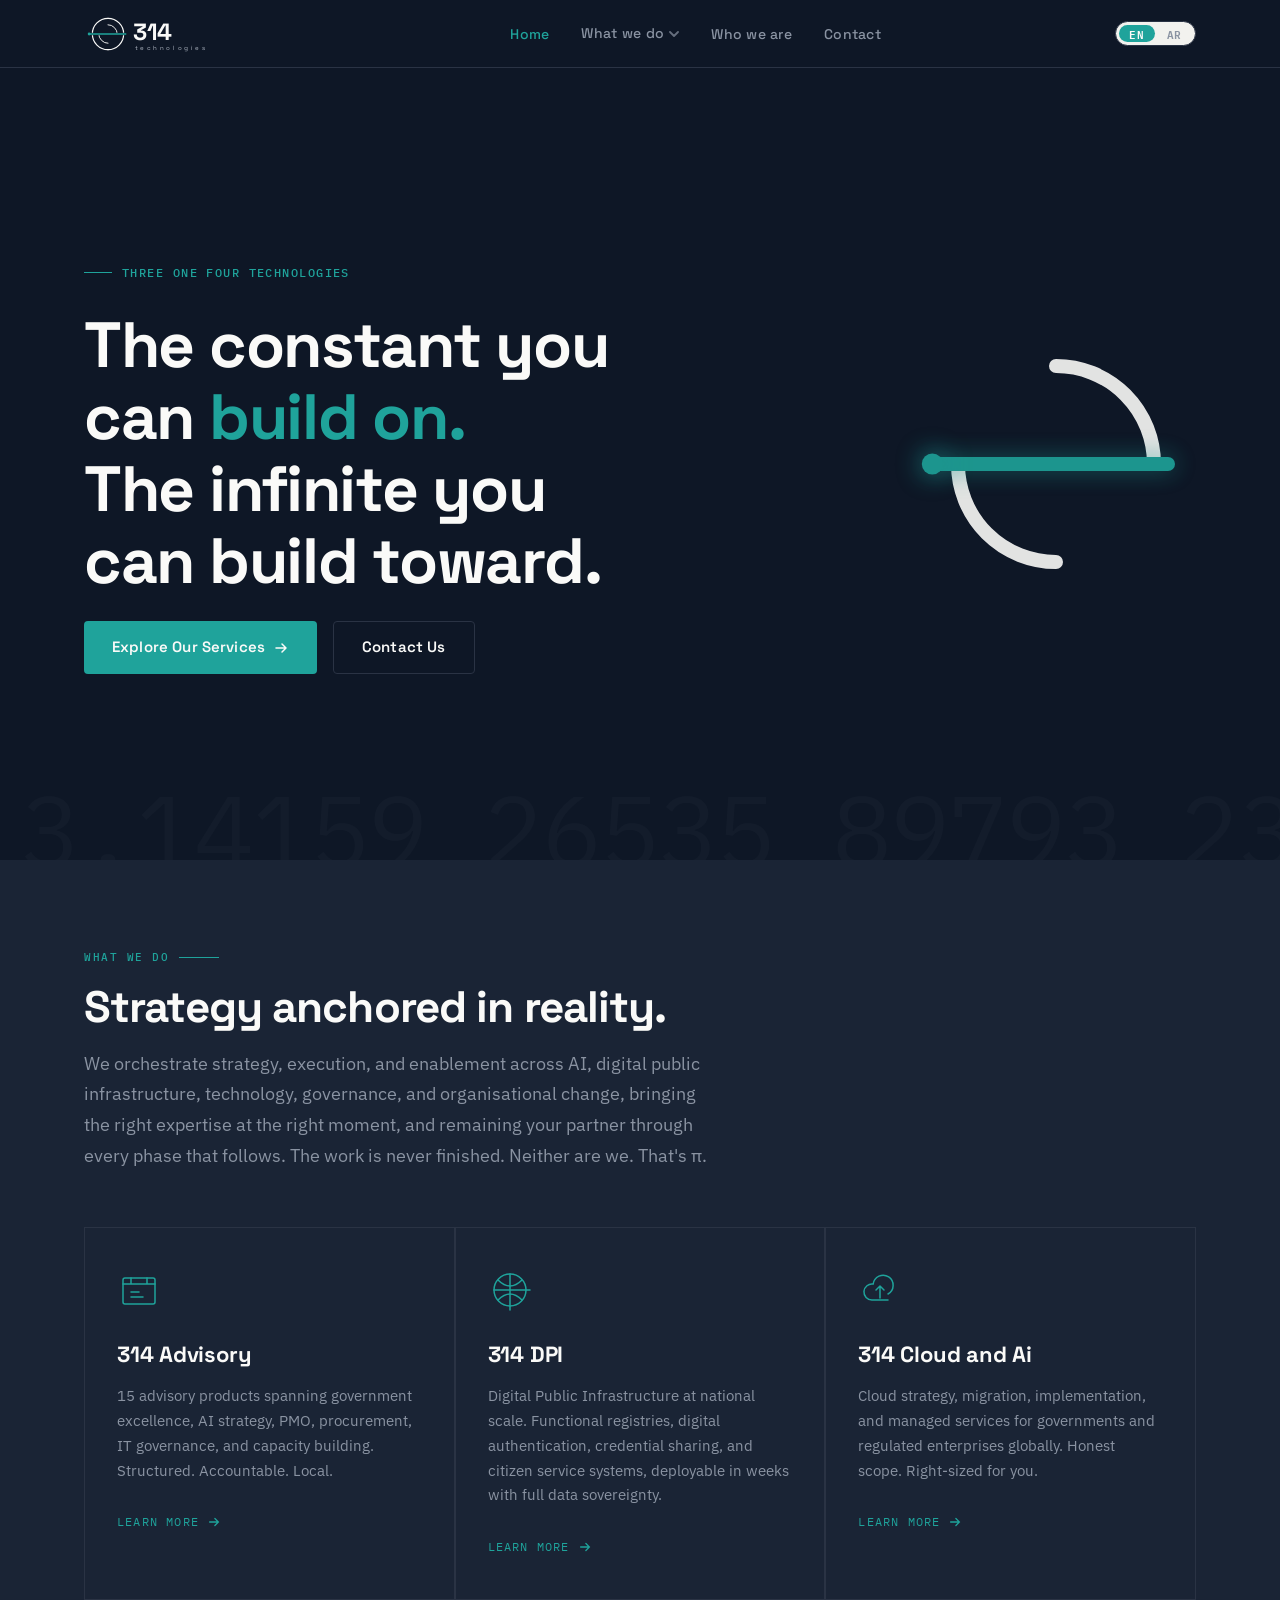
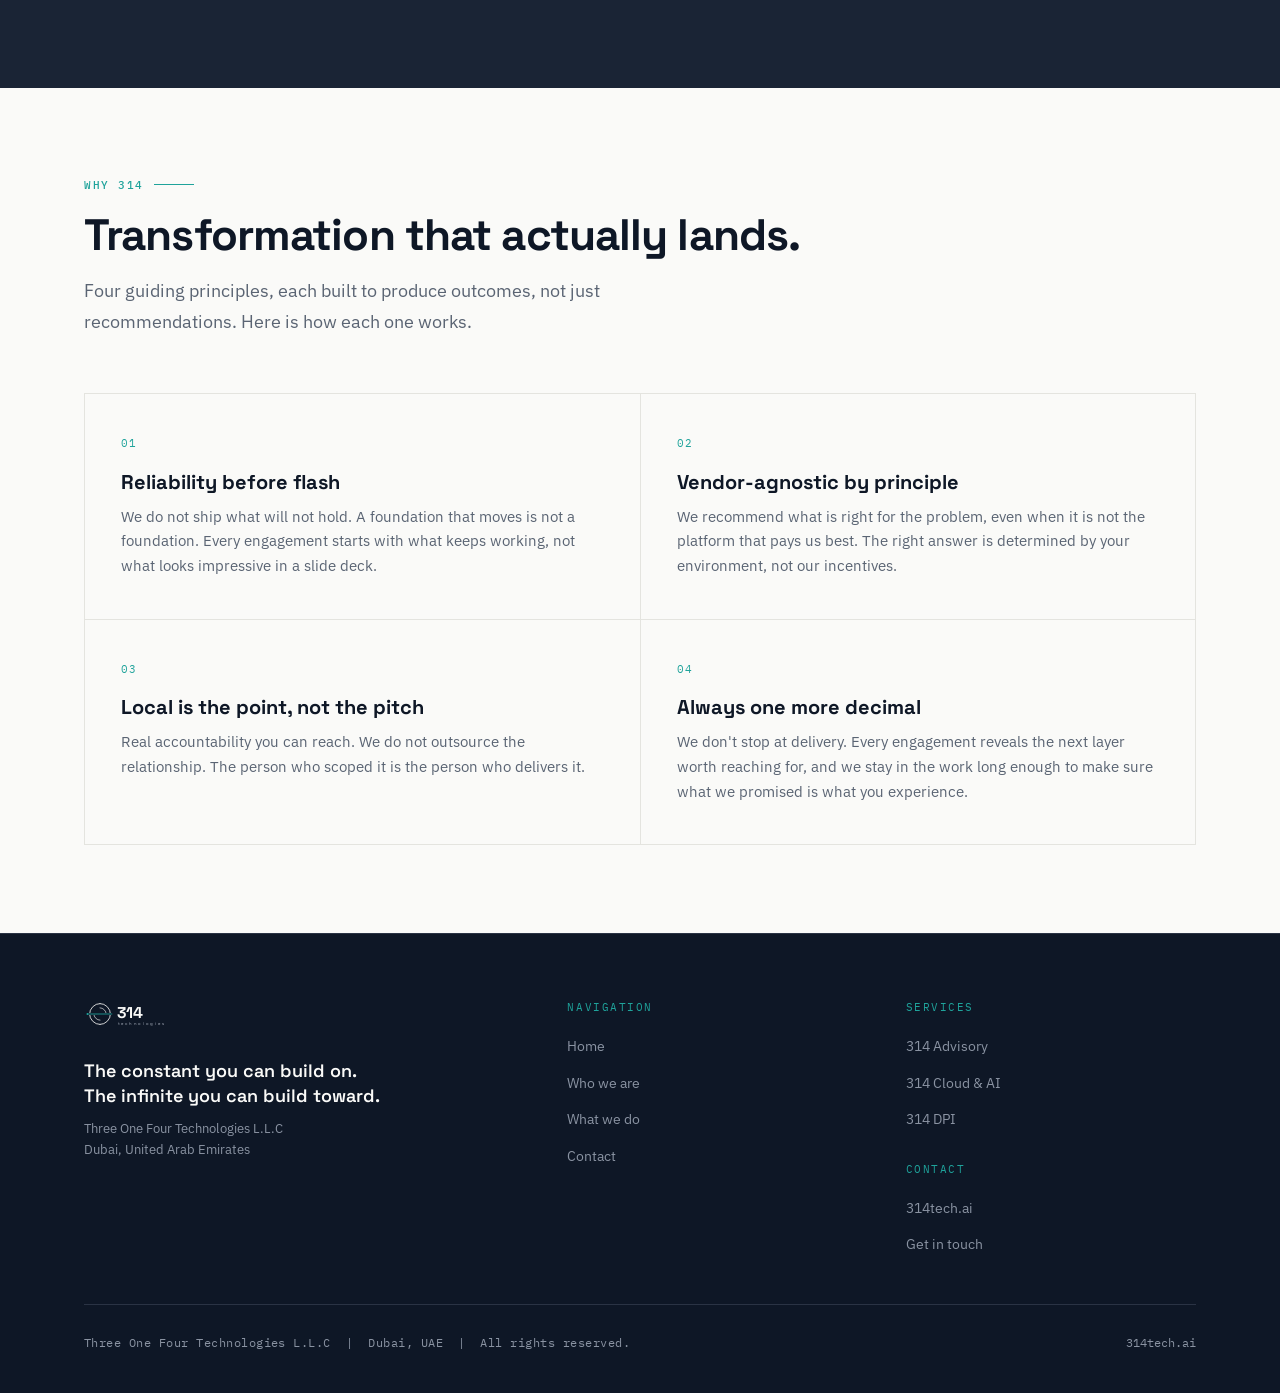
==== index.html @ a1450c96 "Fix unbalanced divs: Who We Are content leaking onto all pages; contact-info-block unclosed. Remove " ====
<!DOCTYPE html>
<html lang="en" dir="ltr">
<head>
  <meta charset="UTF-8" />
  <meta name="viewport" content="width=device-width, initial-scale=1.0" />
  <meta name="description" content="314 Technologies - A global technology and advisory firm. Digital Public Infrastructure, Cloud and AI, and Advisory for governments and enterprises worldwide." />
  <title>314 Technologies | The constant you can build on.</title>
  <link rel="stylesheet" href="style.css?v=51" />
  <link rel="icon" type="image/svg+xml" href="assets/logos/logo_simple_reversed.svg" />
</head>
<body class="lang-en">

<!-- ══════════════════════════════════════════
     NAVIGATION
══════════════════════════════════════════ -->
<nav class="nav" role="navigation" aria-label="Main navigation">
  <div class="nav__inner">

    <!-- Logo -->
    <a class="nav__logo" data-page="home" aria-label="314 Technologies - Home">
      <svg xmlns="http://www.w3.org/2000/svg" viewBox="0 0 360 90" fill="none" aria-hidden="true">
        <g transform="translate(5,5) scale(0.667)">
          <g stroke-linecap="round">
            <path d="M60 16 A44 44 0 0 1 104 60" stroke="#FAFAF8" stroke-width="3.4"/>
            <path d="M104 60 A44 44 0 0 1 60 104" stroke="#FAFAF8" stroke-width="3.4"/>
            <path d="M60 104 A44 44 0 0 1 16 60" stroke="#FAFAF8" stroke-width="3.4"/>
            <path d="M16 60 A44 44 0 0 1 60 16" stroke="#FAFAF8" stroke-width="3.4"/>
            <path d="M60 34 A26 26 0 0 1 86 60" stroke="#FAFAF8" stroke-width="2.6"/>
            <path d="M60 86 A26 26 0 0 1 34 60" stroke="#FAFAF8" stroke-width="2.6"/>
            <line x1="7" y1="60" x2="110" y2="60" stroke="#0E1726" stroke-width="7.5"/>
            <line x1="7" y1="60" x2="110" y2="60" stroke="#1FA39B" stroke-width="3.6"/>
            <circle cx="7" cy="60" r="4" fill="#1FA39B"/>
          </g>
        </g>
        <text x="92" y="56" font-family="'Space Grotesk','IBM Plex Sans',Arial,sans-serif" font-weight="700" font-size="44" letter-spacing="-0.9" fill="#FAFAF8">314</text>
        <text x="95" y="75" font-family="'Space Grotesk','IBM Plex Sans',Arial,sans-serif" font-weight="400" font-size="11.5" letter-spacing="4.8" fill="#AEB6C2">technologies</text>
      </svg>
    </a>

    <!-- Desktop links -->
    <ul class="nav__links" role="list">
      <li><a class="nav__link active" data-page="home"><span class="en">Home</span><span class="ar">الرئيسية</span></a></li>
      <li class="nav__dropdown">
        <button class="nav__dropdown-toggle" id="navDropdownToggle" aria-haspopup="true" aria-expanded="false">
          <span class="en">What we do</span><span class="ar">ما نقدمه</span>
          <svg class="nav__caret" width="10" height="6" viewBox="0 0 10 6" fill="none" stroke="currentColor" stroke-width="1.8" stroke-linecap="round" stroke-linejoin="round" aria-hidden="true"><path d="M1 1l4 4 4-4"/></svg>
        </button>
        <ul class="nav__dropdown-menu" role="list">
          <li><a class="nav__dropdown-item" data-page="consulting"><span class="en">314 Advisory</span><span class="ar">314 الاستشارات</span></a></li>
          <li><a class="nav__dropdown-item" data-page="cloud"><span class="en">314 Cloud & AI</span><span class="ar">314 السحابة والذكاء الاصطناعي</span></a></li>
          <li><a class="nav__dropdown-item" data-page="dpi"><span class="en">314 DPI</span><span class="ar">314 البنية الرقمية</span></a></li>
        </ul>
      </li>
      <li><a class="nav__link" data-page="about"><span class="en">Who we are</span><span class="ar">من نحن</span></a></li>
      <li><a class="nav__link" data-page="contact"><span class="en">Contact</span><span class="ar">تواصل معنا</span></a></li>
    </ul>

    <div class="nav__actions">
      <button class="lang-toggle" id="langToggle" data-action="lang" aria-label="Switch language">
        <span class="lang-toggle__opt lang-toggle__opt--en">EN</span>
        <span class="lang-toggle__opt lang-toggle__opt--ar">AR</span>
      </button>
      <button class="hamburger" id="hamburger" data-action="menu" aria-label="Open menu" aria-expanded="false" onclick="this.classList.toggle('open'); var n=document.getElementById('mobileNav'); n.classList.toggle('open'); this.setAttribute('aria-expanded', n.classList.contains('open'))">
        <span></span><span></span><span></span>
      </button>
    </div>

  </div>
</nav>

<!-- Mobile nav drawer -->
<div class="mobile-nav" id="mobileNav" role="navigation" aria-label="Mobile navigation">
  <a class="mobile-nav__link active" data-page="home"><span class="en">Home</span><span class="ar">الرئيسية</span></a>
  <button class="mobile-nav__link mobile-nav__dropdown-toggle" id="mobileWhatWeDo" aria-expanded="false">
    <span class="en">What we do</span><span class="ar">ما نقدمه</span>
    <svg class="mobile-nav__caret" width="12" height="8" viewBox="0 0 12 8" fill="none" stroke="currentColor" stroke-width="1.8" stroke-linecap="round" stroke-linejoin="round" aria-hidden="true"><path d="M1 1l5 5 5-5"/></svg>
  </button>
  <div class="mobile-nav__sub-group" id="mobileWhatWeDoSub">
    <a class="mobile-nav__link mobile-nav__sub" data-page="consulting"><span class="en">314 Advisory</span><span class="ar">314 الاستشارات</span></a>
    <a class="mobile-nav__link mobile-nav__sub" data-page="cloud"><span class="en">314 Cloud & AI</span><span class="ar">314 السحابة والذكاء الاصطناعي</span></a>
    <a class="mobile-nav__link mobile-nav__sub" data-page="dpi"><span class="en">314 DPI</span><span class="ar">314 البنية الرقمية</span></a>
  </div>
  <a class="mobile-nav__link" data-page="about"><span class="en">Who we are</span><span class="ar">من نحن</span></a>
  <a class="mobile-nav__link" data-page="contact"><span class="en">Contact</span><span class="ar">تواصل معنا</span></a>
  <div class="mobile-nav__lang">
    <button class="lang-toggle" id="langToggleMobile" data-action="lang" aria-label="Switch language">
      <span class="lang-toggle__opt lang-toggle__opt--en">EN</span>
      <span class="lang-toggle__opt lang-toggle__opt--ar">AR</span>
    </button>
  </div>
</div>


<!-- ══════════════════════════════════════════
     PAGE: HOME
══════════════════════════════════════════ -->
<div id="page-home" class="page active page-content">

  <!-- Hero -->
  <section class="hero">
    <div class="container">
      <div class="hero__inner">
        <div class="hero__text">
          <p class="hero__eyebrow en">Three One Four Technologies</p>
          <p class="hero__eyebrow ar">ثلاثة مائة وأربعة عشر تكنولوجيز</p>

          <h1 class="hero__h1 en">The constant you<br>can <span>build on.</span><br>The infinite you<br>can build toward.</h1>
          <h1 class="hero__h1 ar">أساسٌ تبني<br><span>عليه،</span><br>وأفقٌ تبني<br>نحوه.</h1>



          <div class="hero__ctas">
            <a class="btn btn-primary" data-page="contact">
              <span class="en">Explore Our Services</span>
              <span class="ar">استكشف خدماتنا</span>
              <svg width="16" height="16" viewBox="0 0 16 16" fill="none" aria-hidden="true"><path d="M3 8h10M9 4l4 4-4 4" stroke="currentColor" stroke-width="1.5" stroke-linecap="round" stroke-linejoin="round"/></svg>
            </a>
            <a class="btn btn-outline" data-page="contact">
              <span class="en">Contact Us</span>
              <span class="ar">تواصل معنا</span>
            </a>
          </div>
        </div>

        <div class="hero__icon" aria-hidden="true">
          <svg class="hero-logo" xmlns="http://www.w3.org/2000/svg" viewBox="0 0 120 120" fill="none" stroke-linecap="round">
            <!-- g wrapper rotates; path inside draws on separately -->
            <g class="hero-logo__arc-g1">
              <path class="hero-logo__arc1" d="M60 18 A42 42 0 0 1 102 60" stroke="#FAFAF8" stroke-width="6"/>
            </g>
            <g class="hero-logo__arc-g2">
              <path class="hero-logo__arc2" d="M60 102 A42 42 0 0 1 18 60" stroke="#FAFAF8" stroke-width="6"/>
            </g>
            <!-- Teal line draws left to right -->
            <line class="hero-logo__line" x1="7" y1="60" x2="108" y2="60" stroke="#1FA39B" stroke-width="6"/>
            <!-- Dot fades in, then scans the line -->
            <circle class="hero-logo__dot" cx="7" cy="60" r="4.5" fill="#1FA39B"/>
          </svg>
        </div>
      </div>
    </div>
  </section>

  <!-- Services Strip -->
  <section class="section section--ink-soft">
    <div class="container">
      <p class="section__label en">What We Do</p>
      <p class="section__label ar">ما نقدمه</p>
      <h2 class="section__h2 section__h2--light en">Strategy anchored in reality.</h2>
      <h2 class="section__h2 section__h2--light ar">استراتيجية راسخة في الواقع.</h2>
      <p class="section__lead section__lead--light en">We orchestrate strategy, execution, and enablement across AI, digital public infrastructure, technology, governance, and organisational change, bringing the right expertise at the right moment, and remaining your partner through every phase that follows. The work is never finished. Neither are we. That's π.</p>
      <p class="section__lead section__lead--light ar">نُنسِّق الاستراتيجية والتنفيذ والتمكين عبر الذكاء الاصطناعي والبنية التحتية الرقمية العامة والتكنولوجيا والحوكمة والتحول المؤسسي, نُحضر الخبرة المناسبة في اللحظة المناسبة، ونبقى شريكك في كل مرحلة تلي ذلك. العمل لا ينتهي أبداً. ونحن كذلك. هذا هو π.

      <div class="services-grid">

        <!-- 314 Advisory -->
        <div class="service-card" data-page="consulting" role="button" tabindex="0">
          <div class="service-card__icon" aria-hidden="true">
            <svg viewBox="0 0 44 44" fill="none" stroke="currentColor" stroke-width="1.5" stroke-linecap="round" stroke-linejoin="round">
              <rect x="6" y="10" width="32" height="26" rx="2"/>
              <path d="M6 16h32M14 10v6M30 10v6M14 24h8M14 29h12"/>
            </svg>
          </div>
          <h3 class="service-card__title">314 Advisory</h3>
          <p class="service-card__body en">15 advisory products spanning government excellence, AI strategy, PMO, procurement, IT governance, and capacity building. Structured. Accountable. Local.</p>
          <p class="service-card__body ar">15 منتجاً استشارياً متخصصاً تشمل التميز الحكومي واستراتيجية الذكاء الاصطناعي وإدارة المشاريع والمشتريات وحوكمة تقنية المعلومات وبناء القدرات. منظم. مسؤول. محلي.</p>
          <span class="service-card__link en">Learn more <svg width="14" height="14" viewBox="0 0 16 16" fill="none" aria-hidden="true"><path d="M3 8h10M9 4l4 4-4 4" stroke="currentColor" stroke-width="1.5" stroke-linecap="round"/></svg></span>
          <span class="service-card__link ar">اعرف المزيد <svg width="14" height="14" viewBox="0 0 16 16" fill="none" aria-hidden="true"><path d="M13 8H3M7 4L3 8l4 4" stroke="currentColor" stroke-width="1.5" stroke-linecap="round"/></svg></span>
        </div>

        <!-- 314 DPI -->
        <div class="service-card" data-page="dpi" role="button" tabindex="0">
          <div class="service-card__icon" aria-hidden="true">
            <svg viewBox="0 0 44 44" fill="none" stroke="currentColor" stroke-width="1.5" stroke-linecap="round" stroke-linejoin="round">
              <circle cx="22" cy="22" r="16"/>
              <path d="M22 6v36M6 22h36"/>
              <path d="M10 12c4 4 8 6 12 6s8-2 12-6M10 32c4-4 8-6 12-6s8 2 12 6"/>
            </svg>
          </div>
          <h3 class="service-card__title">314 DPI</h3>
          <p class="service-card__body en">Digital Public Infrastructure at national scale. Functional registries, digital authentication, credential sharing, and citizen service systems, deployable in weeks with full data sovereignty.</p>
          <p class="service-card__body ar">البنية التحتية الرقمية العامة على النطاق الوطني. سجلات وظيفية ومصادقة رقمية ومشاركة بيانات الاعتماد وأنظمة الخدمات، قابلة للنشر في أسابيع مع سيادة كاملة على البيانات.</p>
          <span class="service-card__link en">Learn more <svg width="14" height="14" viewBox="0 0 16 16" fill="none" aria-hidden="true"><path d="M3 8h10M9 4l4 4-4 4" stroke="currentColor" stroke-width="1.5" stroke-linecap="round"/></svg></span>
          <span class="service-card__link ar">اعرف المزيد <svg width="14" height="14" viewBox="0 0 16 16" fill="none" aria-hidden="true"><path d="M13 8H3M7 4L3 8l4 4" stroke="currentColor" stroke-width="1.5" stroke-linecap="round"/></svg></span>
        </div>

        <!-- 314 Cloud and Ai -->
        <div class="service-card" data-page="cloud" role="button" tabindex="0">
          <div class="service-card__icon" aria-hidden="true">
            <svg viewBox="0 0 44 44" fill="none" stroke="currentColor" stroke-width="1.5" stroke-linecap="round" stroke-linejoin="round">
              <path d="M30 32H14a8 8 0 1 1 1.2-15.9A10 10 0 1 1 30 26"/>
              <path d="M22 30v-12M18 22l4-4 4 4"/>
            </svg>
          </div>
          <h3 class="service-card__title">314 Cloud and Ai</h3>
          <p class="service-card__body en">Cloud strategy, migration, implementation, and managed services for governments and regulated enterprises globally. Honest scope. Right-sized for you.</p>
          <p class="service-card__body ar">استراتيجية السحابة والترحيل والتنفيذ والخدمات المُدارة للحكومات والمؤسسات المنظمة على مستوى العالم. نطاق واضح. مُقاس حسب احتياجاتك.</p>
          <span class="service-card__link en">Learn more <svg width="14" height="14" viewBox="0 0 16 16" fill="none" aria-hidden="true"><path d="M3 8h10M9 4l4 4-4 4" stroke="currentColor" stroke-width="1.5" stroke-linecap="round"/></svg></span>
          <span class="service-card__link ar">اعرف المزيد <svg width="14" height="14" viewBox="0 0 16 16" fill="none" aria-hidden="true"><path d="M13 8H3M7 4L3 8l4 4" stroke="currentColor" stroke-width="1.5" stroke-linecap="round"/></svg></span>
        </div>

      </div>
    </div>
  </section>

  <!-- Why 314 -->
  <section class="section">
    <div class="container">
      <p class="section__label en">Why 314</p>
      <p class="section__label ar">لماذا 314</p>
      <h2 class="section__h2 section__h2--ink en">Transformation that actually lands.</h2>
      <h2 class="section__h2 section__h2--ink ar">تحوّل يصل فعلاً.</h2>
      <p class="section__lead section__lead--ink en">Four guiding principles, each built to produce outcomes, not just recommendations. Here is how each one works.</p>
      <p class="section__lead section__lead--ink ar">أربعة مجالات عملية، كل واحد منها مصمم لتحقيق نتائج حقيقية, لا مجرد توصيات. إليك كيف يعمل كل منها.</p>

      <div class="pillars-grid">
        <div class="pillar">
          <p class="pillar__num en">01</p>
          <p class="pillar__num ar">01</p>
          <h3 class="pillar__title en">Reliability before flash</h3>
          <h3 class="pillar__title ar">الثقة قبل البريق</h3>
          <p class="pillar__body en">We do not ship what will not hold. A foundation that moves is not a foundation. Every engagement starts with what keeps working, not what looks impressive in a slide deck.</p>
          <p class="pillar__body ar">لا نقدم ما لا يصمد. الأساس الذي يتزعزع ليس أساساً. تبدأ كل مشاركة بما يستمر في العمل، لا بما يبدو مبهراً في عرض تقديمي.</p>
        </div>
        <div class="pillar">
          <p class="pillar__num en">02</p>
          <p class="pillar__num ar">02</p>
          <h3 class="pillar__title en">Vendor-agnostic by principle</h3>
          <h3 class="pillar__title ar">استقلالية عن الموردين بحكم المبدأ</h3>
          <p class="pillar__body en">We recommend what is right for the problem, even when it is not the platform that pays us best. The right answer is determined by your environment, not our incentives.</p>
          <p class="pillar__body ar">نوصي بما يناسب المشكلة، حتى لو لم تكن المنصة الأعلى ربحاً لنا. الإجابة الصحيحة تحددها بيئتك، لا حوافزنا.</p>
        </div>
        <div class="pillar">
          <p class="pillar__num en">03</p>
          <p class="pillar__num ar">03</p>
          <h3 class="pillar__title en">Local is the point, not the pitch</h3>
          <h3 class="pillar__title ar">المحلية حقيقة لا شعار</h3>
          <p class="pillar__body en">Real accountability you can reach. We do not outsource the relationship. The person who scoped it is the person who delivers it.</p>
          <p class="pillar__body ar">مساءلة حقيقية يمكنك الوصول إليها. لا نُسنِد العلاقة لطرف خارجي. من حدد النطاق هو من يقدم الخدمة.</p>
        </div>
        <div class="pillar">
          <p class="pillar__num en">04</p>
          <p class="pillar__num ar">04</p>
          <h3 class="pillar__title en">Always one more decimal</h3>
          <h3 class="pillar__title ar">دائماً عشري واحد إضافي</h3>
          <p class="pillar__body en">We don't stop at delivery. Every engagement reveals the next layer worth reaching for, and we stay in the work long enough to make sure what we promised is what you experience.</p>
          <p class="pillar__body ar">لا نتوقف عند التسليم. كل مشاركة تكشف عن طبقة أعمق تستحق المضي إليها، ونبقى في العمل حتى نتأكد أن ما وعدنا به هو ما تعيشه فعلاً.</p>
        </div>
      </div>
    </div>
  </section>

  

</div><!-- /page-home -->


<!-- ══════════════════════════════════════════
     PAGE: ABOUT US
══════════════════════════════════════════ -->
<div id="page-about" class="page page-content">

  <!-- Hero banner -->
  <section class="section section--dark about-hero">
    <div class="container">
      <div class="about-hero-inner">
        <div class="about-hero-text">
          <p class="section__label en">About Us</p>
          <p class="section__label ar">من نحن</p>
          <h1 class="section__h2 section__h2--light en" style="font-size:clamp(32px,4.5vw,56px);">About 314 Technologies.</h1>
          <h1 class="section__h2 section__h2--light ar" style="font-size:clamp(28px,4vw,52px);">عن 314 تكنولوجيز.</h1>
          <p class="section__lead section__lead--light mt-24 en">314 Technologies is a global technology and advisory firm. We build the infrastructure, systems, and platforms that organisations depend on, and we stay until they work.</p>
          <p class="section__lead section__lead--light mt-24 ar">شركة 314 تكنولوجيز هي شركة تقنية واستشارات عالمية. نبني البنية التحتية والأنظمة والمنصات التي تعتمد عليها المنظمات، ونبقى حتى تعمل.</p>
        </div>
        <div class="about-anim-wrap" aria-hidden="true">
          <svg class="about-anim-svg" viewBox="0 0 400 400" xmlns="http://www.w3.org/2000/svg" fill="none">
            <!-- Ghost arcs: outer ring -->
            <path d="M200 40 A160 160 0 0 1 360 200" stroke="rgba(250,250,248,0.08)" stroke-width="1.5" stroke-linecap="round"/>
            <path d="M360 200 A160 160 0 0 1 200 360" stroke="rgba(250,250,248,0.08)" stroke-width="1.5" stroke-linecap="round"/>
            <path d="M200 360 A160 160 0 0 1 40 200"  stroke="rgba(250,250,248,0.08)" stroke-width="1.5" stroke-linecap="round"/>
            <path d="M40 200 A160 160 0 0 1 200 40"   stroke="rgba(250,250,248,0.08)" stroke-width="1.5" stroke-linecap="round"/>
            <!-- Ghost arcs: inner ring -->
            <path d="M200 100 A100 100 0 0 1 300 200" stroke="rgba(250,250,248,0.05)" stroke-width="1.5" stroke-linecap="round"/>
            <path d="M300 200 A100 100 0 0 1 200 300" stroke="rgba(250,250,248,0.05)" stroke-width="1.5" stroke-linecap="round"/>
            <path d="M200 300 A100 100 0 0 1 100 200" stroke="rgba(250,250,248,0.05)" stroke-width="1.5" stroke-linecap="round"/>
            <path d="M100 200 A100 100 0 0 1 200 100" stroke="rgba(250,250,248,0.05)" stroke-width="1.5" stroke-linecap="round"/>
            <!-- Animated teal arcs (draw-in) -->
            <path class="about-arc about-arc-1" d="M200 40 A160 160 0 0 1 360 200" stroke="#1FA39B" stroke-width="2.5" stroke-linecap="round"/>
            <path class="about-arc about-arc-2" d="M200 360 A160 160 0 0 1 40 200"  stroke="#1FA39B" stroke-width="2.5" stroke-linecap="round"/>
            <!-- Inner accent arcs -->
            <path class="about-arc about-arc-3" d="M200 100 A100 100 0 0 1 300 200" stroke="rgba(31,163,155,0.35)" stroke-width="1.5" stroke-linecap="round"/>
            <path class="about-arc about-arc-4" d="M200 300 A100 100 0 0 1 100 200" stroke="rgba(31,163,155,0.35)" stroke-width="1.5" stroke-linecap="round"/>
            <!-- Horizontal line sweeping in -->
            <line class="about-hline" x1="20" y1="200" x2="380" y2="200" stroke="#1FA39B" stroke-width="2.5" stroke-linecap="round"/>
            <!-- Pulse rings -->
            <circle class="about-pulse-r1" cx="20" cy="200" r="6"  stroke="#1FA39B" stroke-width="1" fill="none"/>
            <circle class="about-pulse-r2" cx="20" cy="200" r="6"  stroke="#1FA39B" stroke-width="1" fill="none"/>
            <!-- Dot -->
            <circle cx="20" cy="200" r="5" fill="#1FA39B"/>
          </svg>
        </div>
      </div>
    </div>
  </section>

  <!-- Our Journey -->
  <section class="svc-section bg-ink">
    <div class="container">
      <p class="section__label en" style="color:var(--teal);margin-bottom:8px;">Our Journey</p>
      <p class="section__label ar" style="color:var(--teal);margin-bottom:8px;">مسيرتنا</p>
      <h2 class="section__h2 section__h2--light en" style="margin-bottom:32px;">Built from the inside out.</h2>
      <h2 class="section__h2 section__h2--light ar" style="margin-bottom:32px;">بُني من الداخل إلى الخارج.</h2>
      <div class="about-journey-body">
        <p class="en" style="color:var(--muted);font-size:16px;line-height:1.8;margin-bottom:20px;">The founding team brings together experience spanning global technology delivery, public policy, government advisory, and senior executive roles at organisations including Google, Cisco, Boston Consulting Group, and national institutions across the Gulf region.</p>
        <p class="ar" style="color:var(--muted);font-size:16px;line-height:1.8;margin-bottom:20px;">يجمع الفريق المؤسس خبرات تمتد عبر توصيل التكنولوجيا العالمية والسياسات العامة والاستشارات الحكومية وأدوار تنفيذية رفيعة في منظمات بارزة كجوجل وسيسكو ومجموعة بوسطن الاستشارية ومؤسسات وطنية في منطقة الخليج.</p>
        <p class="en" style="color:var(--muted);font-size:16px;line-height:1.8;margin-bottom:20px;">314 was built on a simple observation: the firms that won advisory mandates rarely stayed to build the thing. And the firms that stayed to build rarely understood the strategic layer well enough to get the architecture right. 314 is the answer to that gap.</p>
        <p class="ar" style="color:var(--muted);font-size:16px;line-height:1.8;margin-bottom:20px;">بُنيت 314 على ملاحظة بسيطة: الشركات التي فازت بتفويضات الاستشارات نادراً ما بقيت لتبني الشيء الفعلي. والشركات التي بقت للبناء نادراً ما فهمت الطبقة الاستراتيجية بما يكفي للحصول على الهندسة الصحيحة. 314 هي الإجابة على هذه الفجوة.</p>
        <p class="en" style="color:var(--muted);font-size:16px;line-height:1.8;">The founding team has operated at the intersection of strategy and delivery long enough to know that the two cannot be separated. That conviction is the foundation every engagement is built on.</p>
        <p class="ar" style="color:var(--muted);font-size:16px;line-height:1.8;">عمل الفريق المؤسس عند تقاطع الاستراتيجية والتنفيذ لفترة طويلة بما يكفي ليعلم أن الاثنين لا يمكن فصلهما. هذا الإيمان هو الأساس الذي يُبنى عليه كل مشاركة.</p>
          </div>
      </div>
  </section>

  <!-- Our Team -->
  <section class="svc-section bg-paper-2">
    <div class="container">
      <p class="section__label en" style="margin-bottom:8px;">Our Team</p>
      <p class="section__label ar" style="margin-bottom:8px;">فريقنا</p>
      <h2 class="section__h2 section__h2--ink en" style="margin-bottom:16px;">Practitioners, not presenters.</h2>
      <h2 class="section__h2 section__h2--ink ar" style="margin-bottom:16px;">ممارسون، لا عارضون.</h2>
      <p class="section__lead section__lead--ink en" style="max-width:640px;margin-bottom:0;">314 is built around a team of practitioners with deep, hands-on experience across government and enterprise delivery. Every person we bring to an engagement has done the work before, not just advised on it.</p>
      <p class="section__lead section__lead--ink ar" style="max-width:640px;margin-bottom:0;">بُنيت 314 حول فريق من الممارسين ذوي الخبرة العميقة والعملية في تقديم الخدمات الحكومية والمؤسسية. كل شخص نجلبه إلى مشاركة قد أنجز العمل من قبل، ولم يكتفِ بتقديم المشورة.</p>
      <div class="team-tiles-grid">
        <div class="team-tile">
          <div class="team-tile__icon"><svg width="24" height="24" viewBox="0 0 24 24" fill="none" stroke="currentColor" stroke-width="1.5" stroke-linecap="round" stroke-linejoin="round"><rect x="2" y="7" width="20" height="14" rx="2"/><path d="M16 7V5a2 2 0 00-2-2h-4a2 2 0 00-2 2v2"/></svg></div>
          <p class="team-tile__label en">IT Procurement &amp; Commercial Advisory</p>
          <p class="team-tile__label ar">المشتريات التقنية والاستشارات التجارية</p>
        </div>
        <div class="team-tile">
          <div class="team-tile__icon"><svg width="24" height="24" viewBox="0 0 24 24" fill="none" stroke="currentColor" stroke-width="1.5" stroke-linecap="round" stroke-linejoin="round"><rect x="9" y="2" width="6" height="4" rx="1"/><rect x="2" y="17" width="6" height="4" rx="1"/><rect x="16" y="17" width="6" height="4" rx="1"/><path d="M12 6v4M5 17v-2a7 7 0 0114 0v2"/></svg></div>
          <p class="team-tile__label en">Enterprise Architecture</p>
          <p class="team-tile__label ar">هندسة المؤسسات</p>
        </div>
        <div class="team-tile">
          <div class="team-tile__icon"><svg width="24" height="24" viewBox="0 0 24 24" fill="none" stroke="currentColor" stroke-width="1.5" stroke-linecap="round" stroke-linejoin="round"><path d="M18 10h-1.26A8 8 0 109 20h9a5 5 0 000-10z"/></svg></div>
          <p class="team-tile__label en">Cloud Architecture &amp; Infrastructure</p>
          <p class="team-tile__label ar">هندسة السحابة والبنية التحتية</p>
        </div>
        <div class="team-tile">
          <div class="team-tile__icon"><svg width="24" height="24" viewBox="0 0 24 24" fill="none" stroke="currentColor" stroke-width="1.5" stroke-linecap="round" stroke-linejoin="round"><rect x="3" y="3" width="7" height="7" rx="1"/><rect x="14" y="3" width="7" height="7" rx="1"/><rect x="3" y="14" width="7" height="7" rx="1"/><rect x="14" y="14" width="7" height="7" rx="1"/></svg></div>
          <p class="team-tile__label en">ERP &amp; Application Governance</p>
          <p class="team-tile__label ar">تخطيط موارد المؤسسة وحوكمة التطبيقات</p>
        </div>
        <div class="team-tile">
          <div class="team-tile__icon"><svg width="24" height="24" viewBox="0 0 24 24" fill="none" stroke="currentColor" stroke-width="1.5" stroke-linecap="round" stroke-linejoin="round"><path d="M13 2L3 14h9l-1 8 10-12h-9l1-8z"/></svg></div>
          <p class="team-tile__label en">AI Strategy &amp; Enablement</p>
          <p class="team-tile__label ar">استراتيجية الذكاء الاصطناعي وتمكينه</p>
        </div>
        <div class="team-tile">
          <div class="team-tile__icon"><svg width="24" height="24" viewBox="0 0 24 24" fill="none" stroke="currentColor" stroke-width="1.5" stroke-linecap="round" stroke-linejoin="round"><path d="M12 2l2.4 7.4H22l-6.4 4.6 2.4 7.4L12 17.8l-6 4.4 2.4-7.4L2 10.4h7.6z"/></svg></div>
          <p class="team-tile__label en">Government Excellence</p>
          <p class="team-tile__label ar">التميز الحكومي</p>
        </div>
        <div class="team-tile">
          <div class="team-tile__icon"><svg width="24" height="24" viewBox="0 0 24 24" fill="none" stroke="currentColor" stroke-width="1.5" stroke-linecap="round" stroke-linejoin="round"><path d="M12 22s8-4 8-10V5l-8-3-8 3v7c0 6 8 10 8 10z"/></svg></div>
          <p class="team-tile__label en">IT Governance &amp; Risk</p>
          <p class="team-tile__label ar">حوكمة تقنية المعلومات والمخاطر</p>
        </div>
        <div class="team-tile">
          <div class="team-tile__icon"><svg width="24" height="24" viewBox="0 0 24 24" fill="none" stroke="currentColor" stroke-width="1.5" stroke-linecap="round" stroke-linejoin="round"><path d="M9 5H7a2 2 0 00-2 2v12a2 2 0 002 2h10a2 2 0 002-2V7a2 2 0 00-2-2h-2"/><rect x="9" y="3" width="6" height="4" rx="1"/><path d="M9 12l2 2 4-4"/></svg></div>
          <p class="team-tile__label en">PMO &amp; Programme Delivery</p>
          <p class="team-tile__label ar">مكتب إدارة المشاريع وتسليم البرامج</p>
        </div>
        <div class="team-tile">
          <div class="team-tile__icon"><svg width="24" height="24" viewBox="0 0 24 24" fill="none" stroke="currentColor" stroke-width="1.5" stroke-linecap="round" stroke-linejoin="round"><path d="M17 21v-2a4 4 0 00-4-4H5a4 4 0 00-4 4v2"/><circle cx="9" cy="7" r="4"/><path d="M23 21v-2a4 4 0 00-3-3.87M16 3.13a4 4 0 010 7.75"/></svg></div>
          <p class="team-tile__label en">Leadership &amp; Executive Coaching</p>
          <p class="team-tile__label ar">القيادة والتدريب التنفيذي</p>
        </div>
        <div class="team-tile">
          <div class="team-tile__icon"><svg width="24" height="24" viewBox="0 0 24 24" fill="none" stroke="currentColor" stroke-width="1.5" stroke-linecap="round" stroke-linejoin="round"><path d="M3 21h18M3 10h18M5 6l7-3 7 3M4 10v11M20 10v11M8 10v11M16 10v11M12 10v11"/></svg></div>
          <p class="team-tile__label en">Public Sector &amp; Service Design</p>
          <p class="team-tile__label ar">القطاع العام وتصميم الخدمات</p>
        </div>
      </div>
    </div>
  </section>

  <!-- Our Purpose -->
  <section class="svc-section bg-ink">
    <div class="container">
      <p class="section__label en" style="color:var(--teal);margin-bottom:8px;">Our Purpose</p>
      <p class="section__label ar" style="color:var(--teal);margin-bottom:8px;">غرضنا</p>
      <h2 class="section__h2 section__h2--light en" style="margin-bottom:32px;">The work is never finished.<br>Neither are we.</h2>
      <h2 class="section__h2 section__h2--light ar" style="margin-bottom:32px;">العمل لا ينتهي أبداً.<br>ونحن كذلك.</h2>
      <div class="about-purpose-body">
        <p class="en" style="color:var(--paper);font-size:17px;font-weight:500;line-height:1.8;margin-bottom:20px;">Technology is not the destination. Outcomes are.</p>
        <p class="ar" style="color:var(--paper);font-size:17px;font-weight:500;line-height:1.8;margin-bottom:20px;">التكنولوجيا ليست الوجهة. النتائج هي الوجهة.</p>
        <p class="en" style="color:var(--muted);font-size:16px;line-height:1.8;margin-bottom:20px;">314 exists to close the gap between what organisations are told is possible and what actually gets built. Too many transformation programmes end at the strategy document. Too many advisory engagements stop at the recommendation. 314 stays through the architecture, through the build, through go-live, and through whatever comes next.</p>
        <p class="ar" style="color:var(--muted);font-size:16px;line-height:1.8;margin-bottom:20px;">وُجدت 314 لسد الفجوة بين ما يُقال للمنظمات بأنه ممكن وما يُبنى فعلياً. كثير من برامج التحول تنتهي عند وثيقة الاستراتيجية. كثير من مشاركات الاستشارة تتوقف عند التوصية. 314 تبقى عبر الهندسة المعمارية، وعبر البناء، وعبر الإطلاق، وعبر ما يأتي بعد ذلك.</p>
        <p class="en" style="color:var(--teal);font-size:18px;font-weight:600;">That is &#960;.</p>
        <p class="ar" style="color:var(--teal);font-size:18px;font-weight:600;">هذا هو &#960;.</p>
      </div>
    </div>
  </section>

  <!-- Company Overview -->
  <section class="section">
    <div class="container">
      <p class="section__label en">Company Overview</p>
      <p class="section__label ar">نظرة عامة عن الشركة</p>
      <div class="about-intro">
        <div class="about-intro__body">
          <h2 class="section__h2 section__h2--ink en">Who we are and<br>what we stand for.</h2>
          <h2 class="section__h2 section__h2--ink ar">من نحن وما نؤمن به.</h2>
          <p class="en" style="margin-top:24px;color:var(--muted);font-size:16px;line-height:1.8;">314 Technologies is a global technology and advisory firm working across three practice areas: Advisory, Cloud and AI, and Digital Public Infrastructure.</p>
          <p class="ar" style="margin-top:24px;color:var(--muted);font-size:16px;line-height:1.8;">شركة 314 تكنولوجيز هي شركة تقنية واستشارات عالمية تعمل عبر ثلاثة مجالات: الاستشارات، والسحابة والذكاء الاصطناعي، والبنية التحتية الرقمية العامة.</p>
          <p class="en" style="margin-top:16px;color:var(--muted);font-size:16px;line-height:1.8;">We work with governments and enterprises that are building at scale. Not pilots. Not proofs of concept. The real thing, designed to last and supported long after delivery.</p>
          <p class="ar" style="margin-top:16px;color:var(--muted);font-size:16px;line-height:1.8;">نعمل مع الحكومات والمؤسسات التي تبني على نطاق واسع. ليس تجارب تجريبية. ليس إثباتات للمفهوم. الشيء الحقيقي، المصمم ليدوم والمدعوم طويلاً بعد التسليم.</p>
          <p class="en" style="margin-top:16px;color:var(--muted);font-size:16px;line-height:1.8;">Our engagements are structured around accountability. The team that scopes is the team that delivers. We are vendor-agnostic by principle, and we will always tell you when you do not need us.</p>
          <p class="ar" style="margin-top:16px;color:var(--muted);font-size:16px;line-height:1.8;">مشاركاتنا مبنية حول المساءلة. الفريق الذي يحدد النطاق هو الفريق الذي ينفذ. نحن مستقلون عن الموردين بحكم المبدأ، وسنخبرك دائماً عندما لا تحتاج إلينا.</p>
        </div>
        <div class="about-intro__aside about-logo-wrap">
          <svg class="hero-logo about-logo" xmlns="http://www.w3.org/2000/svg" viewBox="0 0 120 120" fill="none" stroke-linecap="round">
            <g class="hero-logo__arc-g1"><path class="hero-logo__arc1" d="M60 18 A42 42 0 0 1 102 60" stroke="var(--ink)" stroke-width="6"/></g>
            <g class="hero-logo__arc-g2"><path class="hero-logo__arc2" d="M60 102 A42 42 0 0 1 18 60" stroke="var(--ink)" stroke-width="6"/></g>
            <line class="hero-logo__line" x1="7" y1="60" x2="108" y2="60" stroke="#1FA39B" stroke-width="6"/>
            <circle class="hero-logo__dot" cx="7" cy="60" r="4.5" fill="#1FA39B"/>
          </svg>
        </div>
      </div>
    </div>
  </section>


  <!-- Credentials Cards -->
  <section class="creds-section section">
    <div class="container">
      <p class="section__label en">What We Stand For</p>
      <p class="section__label ar">ما نؤمن به</p>
      <h2 class="section__h2 section__h2--ink en">Three things we never compromise on.</h2>
      <h2 class="section__h2 section__h2--ink ar">ثلاثة أشياء لا نتنازل عنها أبداً.</h2>
      <p class="section__lead section__lead--ink en">Every engagement is different. These are not.</p>
      <p class="section__lead section__lead--ink ar">كل مشاركة مختلفة. هذه ليست كذلك.</p>
      <div class="creds-grid">
        <div class="cred-card">
          <div class="cred-card__icon" aria-hidden="true">
            <svg viewBox="0 0 32 32" fill="none" stroke="currentColor" stroke-width="1.5" stroke-linecap="round"><path d="M16 3l2.4 7.4H26l-6.4 4.6 2.4 7.4L16 18l-6 4.4 2.4-7.4L6 10.4h7.6z"/></svg>
          </div>
          <h3 class="cred-card__title en">We stay until it works</h3>
          <h3 class="cred-card__title ar">نبقى حتى ينجح الأمر</h3>
          <p class="cred-card__body en">The team that scopes is the team that delivers. We do not hand off, disappear after the strategy phase, or pass the relationship down a subcontractor chain. From day one to long after go-live.</p>
          <p class="cred-card__body ar">الفريق الذي يحدد النطاق هو الفريق الذي ينفّذ. لا نُسلّم الملف، ولا نختفي بعد مرحلة الاستراتيجية، ولا نُمرّر العلاقة إلى سلسلة من المقاولين من الباطن.</p>
        </div>
        <div class="cred-card">
          <div class="cred-card__icon" aria-hidden="true">
            <svg viewBox="0 0 32 32" fill="none" stroke="currentColor" stroke-width="1.5" stroke-linecap="round"><path d="M16 6v4M16 22v4M6 16H2M30 16h-4M8.9 8.9l-2.8-2.8M25.9 25.9l-2.8-2.8M8.9 23.1l-2.8 2.8M25.9 6.1l-2.8 2.8"/><circle cx="16" cy="16" r="6"/></svg>
          </div>
          <h3 class="cred-card__title en">We recommend what is right, not what pays us best</h3>
          <h3 class="cred-card__title ar">نوصي بالصحيح، لا بالأعلى عائداً</h3>
          <p class="cred-card__body en">Vendor-agnostic by principle. We work across cloud platforms, system vendors, and technology partners, and we will tell you when you do not need any of them.</p>
          <p class="cred-card__body ar">مستقلون عن الموردين بحكم المبدأ. نعمل عبر منصات السحابة وموردي الأنظمة وشركاء التقنية, وسنخبرك حين لا تحتاج إلى أيٍّ منهم.</p>
        </div>
        <div class="cred-card">
          <div class="cred-card__icon" aria-hidden="true">
            <svg viewBox="0 0 32 32" fill="none" stroke="currentColor" stroke-width="1.5" stroke-linecap="round"><path d="M16 3C9 3 4 9 4 16s5 13 12 13 12-6 12-13S23 3 16 3z"/><path d="M12 16l3 3 5-6"/></svg>
          </div>
          <h3 class="cred-card__title en">We go deep, not wide</h3>
          <h3 class="cred-card__title ar">نتعمّق لا نتوسّع</h3>
          <p class="cred-card__body en">314 does a small number of things and does them well, DPI, cloud architecture, and technology advisory. Exceptional at each. Nothing bolted on to chase a market.</p>
          <p class="cred-card__body ar">تفعل 314 عدداً محدوداً من الأشياء وتتقنها, البنية الرقمية العامة، وهندسة السحابة، والاستشارات التقنية. متميزون في كل منها. لا شيء مُلصَق لملاحقة السوق.</p>
        </div>
      </div>
    </div>
  </section>

  <!-- Technology approach -->
  <section class="gcp-section">
    <div class="container">
      <div class="gcp-inner">
        <div class="gcp-text">
          <p class="section__label en">Our Approach</p>
          <p class="section__label ar">نهجنا</p>
          <h2 class="section__h2 section__h2--light en">Platform-agnostic.<br>Outcome-obsessed.</h2>
          <h2 class="section__h2 section__h2--light ar">مستقلون عن المنصات.<br>مهووسون بالنتائج.</h2>
          <p class="en">We work with the leading cloud and infrastructure platforms, but we are not in the business of selling any of them. Every recommendation starts with the problem, the platform follows. Our team carries delivery experience across the major cloud providers, open infrastructure, and enterprise systems. What we recommend is what we would choose if it were our own.</p>
          <p class="ar">نعمل مع منصات السحابة والبنية التحتية الرائدة، لكننا لسنا في مجال بيع أيٍّ منها. كل توصية تبدأ بالمشكلة، والمنصة تأتي لاحقاً. يحمل فريقنا خبرة التسليم عبر مزودي السحابة الرئيسيين والبنية التحتية المفتوحة وأنظمة المؤسسات. ما نوصي به هو ما كنا سنختاره لو كان شأننا.</p>
          <a class="btn btn-primary mt-32" data-page="cloud">
            <span class="en">Explore 314 Cloud and AI</span>
            <span class="ar">استكشف 314 السحابة والذكاء الاصطناعي</span>
          </a>
        </div>
        <div class="gcp-visual">
          <div class="gcp-feature">
            <div class="gcp-feature__icon" aria-hidden="true">
              <svg viewBox="0 0 20 20" fill="none" stroke="currentColor" stroke-width="1.5" stroke-linecap="round"><path d="M10 2C5.6 2 2 5.6 2 10s3.6 8 8 8 8-3.6 8-8-3.6-8-8-8z"/><path d="M7 10l2 2 4-4"/></svg>
            </div>
            <div>
              <p class="gcp-feature__title en">Cloud Strategy and Migration</p>
              <p class="gcp-feature__title ar">استراتيجية السحابة والترحيل</p>
              <p class="gcp-feature__body en">Multi-cloud and hybrid architecture. Migration planning, landing zone design, and go-live delivery across platforms.</p>
              <p class="gcp-feature__body ar">هندسة متعددة السحابة وهجينة. تخطيط الترحيل وتصميم منطقة الإطلاق والتسليم المباشر عبر المنصات.</p>
            </div>
          </div>
          <div class="gcp-feature">
            <div class="gcp-feature__icon" aria-hidden="true">
              <svg viewBox="0 0 20 20" fill="none" stroke="currentColor" stroke-width="1.5" stroke-linecap="round"><path d="M4 10c0-3.3 2.7-6 6-6s6 2.7 6 6M2 14h16M6 18h8"/><path d="M10 4v6l3 3"/></svg>
            </div>
            <div>
              <p class="gcp-feature__title en">Digital Public Infrastructure</p>
              <p class="gcp-feature__title ar">البنية التحتية الرقمية العامة</p>
              <p class="gcp-feature__body en">Registry systems, identity platforms, and service delivery infrastructure designed and deployed at national scale.</p>
              <p class="gcp-feature__body ar">أنظمة السجلات ومنصات الهوية وبنية تحتية لتقديم الخدمات، مُصمَّمة ومُنشَرة على النطاق الوطني.</p>
            </div>
          </div>
          <div class="gcp-feature">
            <div class="gcp-feature__icon" aria-hidden="true">
              <svg viewBox="0 0 20 20" fill="none" stroke="currentColor" stroke-width="1.5" stroke-linecap="round"><rect x="2" y="2" width="16" height="16" rx="2"/><path d="M6 10h8M10 6v8"/></svg>
            </div>
            <div>
              <p class="gcp-feature__title en">AI and Managed Services</p>
              <p class="gcp-feature__title ar">الذكاء الاصطناعي والخدمات المُدارة</p>
              <p class="gcp-feature__body en">AI integration and ongoing infrastructure management built around the client's environment, not a single vendor's stack.</p>
              <p class="gcp-feature__body ar">تكامل الذكاء الاصطناعي وإدارة البنية التحتية المستمرة، مبنية حول بيئة العميل, لا حول مكدس مورد واحد.</p>
            </div>
          </div>
        </div>
      </div>
    </div>
  </section>

</div><!-- /page-about -->



<div id="page-functions" class="page page-content">

  <section class="page-hero">
    <div class="container">
      <p class="section__label en">Business Functions</p>
      <p class="section__label ar">وظائف الأعمال</p>
      <h1 class="page-hero__title en">Wherever your organisation<br>needs to transform.</h1>
      <h1 class="page-hero__title ar">أينما تحتاج مؤسستك<br>إلى التحول.</h1>
      <p class="page-hero__sub en">Select a function to explore how 314 works across every critical area of government and enterprise.</p>
      <p class="page-hero__sub ar">اختر وظيفة لاستكشاف كيف تعمل 314 في كل مجال حرج من مجالات الحكومة والمؤسسات.</p>
    </div>
  </section>

  <!-- TWO-PANEL FUNCTION EXPLORER -->
  <div class="fn-explorer">

    <!-- Left: sticky function nav -->
    <div class="fn-sidebar-wrap">
      <button class="fn-swipe-arrow fn-swipe-arrow--left" id="fnArrowLeft" aria-label="Scroll left" onclick="document.getElementById('fnSidebar').scrollBy({left:-120,behavior:'smooth'})">
        <svg width="16" height="16" viewBox="0 0 16 16" fill="none" stroke="currentColor" stroke-width="2" stroke-linecap="round"><path d="M10 12L6 8l4-4"/></svg>
      </button>
      <nav class="fn-sidebar" id="fnSidebar" aria-label="Business functions">
      <p class="fn-sidebar__label en">8 Functions</p>
      <p class="fn-sidebar__label ar">8 وظائف</p>

      <button class="fn-sidebar__item fn-sidebar__item--active" data-fn="01" aria-selected="true">
        <span class="fn-sidebar__num en" aria-hidden="true">01</span>
        <span class="fn-sidebar__num ar" aria-hidden="true">٠١</span>
        <span class="fn-sidebar__name en">IT Strategy</span>
        <span class="fn-sidebar__name ar">استراتيجية تقنية المعلومات</span>
      </button>

      <button class="fn-sidebar__item" data-fn="02" aria-selected="false">
        <span class="fn-sidebar__num en" aria-hidden="true">02</span>
        <span class="fn-sidebar__num ar" aria-hidden="true">٠٢</span>
        <span class="fn-sidebar__name en">Digital Transformation</span>
        <span class="fn-sidebar__name ar">التحول الرقمي</span>
      </button>

      <button class="fn-sidebar__item" data-fn="03" aria-selected="false">
        <span class="fn-sidebar__num en" aria-hidden="true">03</span>
        <span class="fn-sidebar__num ar" aria-hidden="true">٠٣</span>
        <span class="fn-sidebar__name en">Government Excellence</span>
        <span class="fn-sidebar__name ar">التميز الحكومي</span>
      </button>

      <button class="fn-sidebar__item" data-fn="04" aria-selected="false">
        <span class="fn-sidebar__num en" aria-hidden="true">04</span>
        <span class="fn-sidebar__num ar" aria-hidden="true">٠٤</span>
        <span class="fn-sidebar__name en">AI Strategy</span>
        <span class="fn-sidebar__name ar">استراتيجية الذكاء الاصطناعي</span>
      </button>

      <button class="fn-sidebar__item" data-fn="05" aria-selected="false">
        <span class="fn-sidebar__num en" aria-hidden="true">05</span>
        <span class="fn-sidebar__num ar" aria-hidden="true">٠٥</span>
        <span class="fn-sidebar__name en">Project Management</span>
        <span class="fn-sidebar__name ar">إدارة المشاريع</span>
      </button>

      <button class="fn-sidebar__item" data-fn="06" aria-selected="false">
        <span class="fn-sidebar__num en" aria-hidden="true">06</span>
        <span class="fn-sidebar__num ar" aria-hidden="true">٠٦</span>
        <span class="fn-sidebar__name en">Procurement</span>
        <span class="fn-sidebar__name ar">المشتريات</span>
      </button>

      <button class="fn-sidebar__item" data-fn="07" aria-selected="false">
        <span class="fn-sidebar__num en" aria-hidden="true">07</span>
        <span class="fn-sidebar__num ar" aria-hidden="true">٠٧</span>
        <span class="fn-sidebar__name en">IT Governance</span>
        <span class="fn-sidebar__name ar">حوكمة تقنية المعلومات</span>
      </button>

      <button class="fn-sidebar__item" data-fn="08" aria-selected="false">
        <span class="fn-sidebar__num en" aria-hidden="true">08</span>
        <span class="fn-sidebar__num ar" aria-hidden="true">٠٨</span>
        <span class="fn-sidebar__name en">Leadership</span>
        <span class="fn-sidebar__name ar">القيادة</span>
      </button>
      </nav>
      <button class="fn-swipe-arrow fn-swipe-arrow--right" id="fnArrowRight" aria-label="Scroll right" onclick="document.getElementById('fnSidebar').scrollBy({left:120,behavior:'smooth'})">
        <svg width="16" height="16" viewBox="0 0 16 16" fill="none" stroke="currentColor" stroke-width="2" stroke-linecap="round"><path d="M6 12l4-4-4-4"/></svg>
      </button>
    </div>

    <!-- Right: content panels -->
    <div class="fn-content" id="fnContent">

      <!-- 01 IT Strategy -->
      <div class="fn-panel fn-panel--active" id="fn-panel-01" role="region" aria-label="IT Strategy">
        <p class="fn-panel__cat en">IT Strategy</p>
        <p class="fn-panel__cat ar">استراتيجية تقنية المعلومات</p>
        <h2 class="fn-panel__h en">IT Strategy &amp; Enterprise Architecture</h2>
        <h2 class="fn-panel__h ar">استراتيجية تقنية المعلومات وهندسة المؤسسات</h2>
        <div class="fn-panel__bar"></div>
        <p class="fn-panel__body en">Aligning technology investments with business goals. We design enterprise architectures, develop IT strategies, build EA governance offices, and produce transformation roadmaps that reflect where your organisation needs to go, not where a vendor wants to take it.</p>
        <p class="fn-panel__body ar">مواءمة استثمارات التقنية مع أهداف الأعمال. نصمم هندسات المؤسسات ونطور استراتيجيات تقنية المعلومات وننشئ مكاتب حوكمة EA وننتج خرائط طريق التحول التي تعكس وجهة مؤسستك لا وجهة المورد.</p>
        <p class="fn-panel__covers-label en">What this covers</p>
        <p class="fn-panel__covers-label ar">ما يشمله هذا المجال</p>
        <ul class="fn-panel__covers en">
          <li>Enterprise architecture design and TOGAF-aligned frameworks</li>
          <li>IT strategy development and investment prioritisation</li>
          <li>EA governance office setup and operating model</li>
          <li>Multi-year transformation roadmaps tied to business outcomes</li>
        </ul>
        <ul class="fn-panel__covers ar">
          <li>تصميم هندسة المؤسسات وأطر TOGAF</li>
          <li>تطوير استراتيجية تقنية المعلومات وتحديد أولويات الاستثمار</li>
          <li>إعداد مكتب حوكمة EA ونموذج التشغيل</li>
          <li>خرائط طريق التحول متعددة السنوات المرتبطة بنتائج الأعمال</li>
        </ul>
        <p class="fn-panel__prod-label en">Products</p>
        <p class="fn-panel__prod-label ar">المنتجات</p>
        <div class="fn-tags"><span class="fn-tag">314 ArchitectIQ</span><span class="fn-tag">314 AppGov</span></div>
      </div>

      <!-- 02 Digital Transformation -->
      <div class="fn-panel" id="fn-panel-02" role="region" aria-label="Digital Transformation">
        <p class="fn-panel__cat en">Digital Transformation</p>
        <p class="fn-panel__cat ar">التحول الرقمي</p>
        <h2 class="fn-panel__h en">Digital Transformation &amp; Service Design</h2>
        <h2 class="fn-panel__h ar">التحول الرقمي وتصميم الخدمات</h2>
        <div class="fn-panel__bar"></div>
        <p class="fn-panel__body en">End-to-end redesign of government and enterprise services. Customer journey mapping, digital channel design, change management, and impact measurement built around the people who use the service, not the systems that deliver it.</p>
        <p class="fn-panel__body ar">إعادة تصميم خدمات الحكومة والمؤسسات من البداية إلى النهاية. رسم خرائط رحلة العملاء وتصميم القنوات الرقمية وإدارة التغيير وقياس الأثر بمحورية المستخدم لا الأنظمة.</p>
        <p class="fn-panel__covers-label en">What this covers</p>
        <p class="fn-panel__covers-label ar">ما يشمله هذا المجال</p>
        <ul class="fn-panel__covers en">
          <li>Customer and citizen journey mapping and service blueprinting</li>
          <li>Digital channel strategy and UX-led service redesign</li>
          <li>Change management and organisational adoption planning</li>
          <li>Impact measurement and digital performance tracking</li>
        </ul>
        <ul class="fn-panel__covers ar">
          <li>رسم خرائط رحلة العميل والمواطن ومخططات الخدمة</li>
          <li>استراتيجية القنوات الرقمية وإعادة تصميم الخدمة بمحورية تجربة المستخدم</li>
          <li>إدارة التغيير وتخطيط تبني المؤسسة</li>
          <li>قياس الأثر وتتبع الأداء الرقمي</li>
        </ul>
        <p class="fn-panel__prod-label en">Products</p>
        <p class="fn-panel__prod-label ar">المنتجات</p>
        <div class="fn-tags"><span class="fn-tag">314 ServiceCX</span></div>
      </div>

      <!-- 03 Government Excellence -->
      <div class="fn-panel" id="fn-panel-03" role="region" aria-label="Government Excellence">
        <p class="fn-panel__cat en">Government Excellence</p>
        <p class="fn-panel__cat ar">التميز الحكومي</p>
        <h2 class="fn-panel__h en">Government Excellence &amp; Institutional Readiness</h2>
        <h2 class="fn-panel__h ar">التميز الحكومي والجاهزية المؤسسية</h2>
        <div class="fn-panel__bar"></div>
        <p class="fn-panel__body en">Preparing government entities for national excellence frameworks and awards. We embed excellence culture, streamline processes, and deliver measurable performance improvements aligned to UAE national programmes.</p>
        <p class="fn-panel__body ar">إعداد الجهات الحكومية لأطر وجوائز التميز الوطني. نُرسّخ ثقافة التميز ونُبسّط العمليات ونحقق تحسينات أداء قابلة للقياس متوافقة مع البرامج الوطنية الإماراتية.</p>
        <p class="fn-panel__covers-label en">What this covers</p>
        <p class="fn-panel__covers-label ar">ما يشمله هذا المجال</p>
        <ul class="fn-panel__covers en">
          <li>National excellence framework readiness (DGEP, MBZ, and sector awards)</li>
          <li>Gap assessment, scoring analysis, and improvement planning</li>
          <li>Excellence culture embedding and internal capacity building</li>
          <li>Award submission strategy, documentation, and assessor preparation</li>
        </ul>
        <ul class="fn-panel__covers ar">
          <li>الجاهزية لأطر التميز الوطني (DGEP وجائزة محمد بن زايد وجوائز القطاعات)</li>
          <li>تقييم الفجوات وتحليل التسجيل وتخطيط التحسين</li>
          <li>ترسيخ ثقافة التميز وبناء القدرات الداخلية</li>
          <li>استراتيجية التقديم للجوائز والتوثيق وإعداد المقيّمين</li>
        </ul>
        <p class="fn-panel__prod-label en">Products</p>
        <p class="fn-panel__prod-label ar">المنتجات</p>
        <div class="fn-tags"><span class="fn-tag">314 ExcelGov</span></div>
      </div>

      <!-- 04 AI Strategy -->
      <div class="fn-panel" id="fn-panel-04" role="region" aria-label="AI Strategy">
        <p class="fn-panel__cat en">AI Strategy</p>
        <p class="fn-panel__cat ar">استراتيجية الذكاء الاصطناعي</p>
        <h2 class="fn-panel__h en">AI Strategy &amp; Enablement</h2>
        <h2 class="fn-panel__h ar">استراتيجية الذكاء الاصطناعي وتمكينه</h2>
        <div class="fn-panel__bar"></div>
        <p class="fn-panel__body en">AI readiness assessments, sovereign infrastructure advisory, use-case prioritisation, governance frameworks, and production-ready AI agent deployment. We help organisations move from AI curiosity to AI accountability.</p>
        <p class="fn-panel__body ar">تقييمات جاهزية الذكاء الاصطناعي واستشارات البنية التحتية السيادية وتحديد أولويات حالات الاستخدام وأطر الحوكمة ونشر وكلاء الذكاء الاصطناعي. ننقل المؤسسات من فضول الذكاء الاصطناعي إلى المساءلة.</p>
        <p class="fn-panel__covers-label en">What this covers</p>
        <p class="fn-panel__covers-label ar">ما يشمله هذا المجال</p>
        <ul class="fn-panel__covers en">
          <li>AI readiness assessment and organisational maturity benchmarking</li>
          <li>Use-case identification, scoring, and implementation prioritisation</li>
          <li>AI governance framework and ethical AI policy design</li>
          <li>Sovereign infrastructure advisory and production AI agent deployment</li>
        </ul>
        <ul class="fn-panel__covers ar">
          <li>تقييم الجاهزية للذكاء الاصطناعي وقياس النضج المؤسسي</li>
          <li>تحديد حالات الاستخدام وتقييمها وتحديد أولويات التنفيذ</li>
          <li>تصميم إطار حوكمة الذكاء الاصطناعي وسياسة الذكاء الاصطناعي الأخلاقي</li>
          <li>استشارات البنية التحتية السيادية ونشر وكلاء الذكاء الاصطناعي الإنتاجية</li>
        </ul>
        <p class="fn-panel__prod-label en">Products</p>
        <p class="fn-panel__prod-label ar">المنتجات</p>
        <div class="fn-tags"><span class="fn-tag">314 GovAI</span><span class="fn-tag">314 AgentAI</span></div>
      </div>

      <!-- 05 Project Management -->
      <div class="fn-panel" id="fn-panel-05" role="region" aria-label="Project Management">
        <p class="fn-panel__cat en">Project Management</p>
        <p class="fn-panel__cat ar">إدارة المشاريع</p>
        <h2 class="fn-panel__h en">Project &amp; Portfolio Management</h2>
        <h2 class="fn-panel__h ar">إدارة المشاريع والمحافظ</h2>
        <div class="fn-panel__bar"></div>
        <p class="fn-panel__body en">PMO infrastructure, portfolio governance, agile delivery maturity, and project recovery. We turn ad-hoc execution into a disciplined delivery machine, and we fix programmes that are already in trouble.</p>
        <p class="fn-panel__body ar">البنية التحتية لمكتب إدارة المشاريع وحوكمة المحافظ ونضج التسليم الرشيق وإنقاذ المشاريع. نُحوّل التنفيذ العشوائي إلى آلة تسليم منضبطة، ونُصلح البرامج المتعثرة.</p>
        <p class="fn-panel__covers-label en">What this covers</p>
        <p class="fn-panel__covers-label ar">ما يشمله هذا المجال</p>
        <ul class="fn-panel__covers en">
          <li>PMO design, setup, and ongoing operating model</li>
          <li>Portfolio governance, reporting frameworks, and executive dashboards</li>
          <li>Agile delivery maturity assessment and methodology adoption</li>
          <li>Rapid project recovery for at-risk or failing programmes</li>
        </ul>
        <ul class="fn-panel__covers ar">
          <li>تصميم مكتب إدارة المشاريع وإعداده ونموذج تشغيله المستمر</li>
          <li>حوكمة المحافظ وأطر التقارير ولوحات معلومات الإدارة التنفيذية</li>
          <li>تقييم نضج التسليم الرشيق وتبني المنهجية</li>
          <li>الإنقاذ السريع للمشاريع المتعثرة أو الفاشلة</li>
        </ul>
        <p class="fn-panel__prod-label en">Products</p>
        <p class="fn-panel__prod-label ar">المنتجات</p>
        <div class="fn-tags"><span class="fn-tag">314 DeliverIQ</span><span class="fn-tag">314 FlowOS</span><span class="fn-tag">314 OpsIQ</span><span class="fn-tag">314 RescueIQ</span></div>
      </div>

      <!-- 06 Procurement -->
      <div class="fn-panel" id="fn-panel-06" role="region" aria-label="Procurement">
        <p class="fn-panel__cat en">Procurement</p>
        <p class="fn-panel__cat ar">المشتريات</p>
        <h2 class="fn-panel__h en">Procurement &amp; Vendor Management</h2>
        <h2 class="fn-panel__h ar">المشتريات وإدارة الموردين</h2>
        <div class="fn-panel__bar"></div>
        <p class="fn-panel__body en">Strategic IT procurement from RFP design to vendor selection, contract negotiation, and savings realisation. Vendor-agnostic by principle: we recommend what is right for the problem, even when it is not the partner that pays us best.</p>
        <p class="fn-panel__body ar">المشتريات الاستراتيجية لتقنية المعلومات من تصميم طلبات تقديم العروض إلى اختيار الموردين والتفاوض على العقود وتحقيق المدخرات. مستقلون عن الموردين بحكم المبدأ: نوصي بما يناسب المشكلة.</p>
        <p class="fn-panel__covers-label en">What this covers</p>
        <p class="fn-panel__covers-label ar">ما يشمله هذا المجال</p>
        <ul class="fn-panel__covers en">
          <li>RFP and tender documentation design and review</li>
          <li>Vendor evaluation frameworks and structured shortlisting</li>
          <li>Contract structure advisory and negotiation support</li>
          <li>Procurement strategy and savings realisation tracking</li>
        </ul>
        <ul class="fn-panel__covers ar">
          <li>تصميم ومراجعة وثائق طلبات تقديم العروض والمناقصات</li>
          <li>أطر تقييم الموردين والقوائم المختصرة المنظمة</li>
          <li>استشارات هيكل العقود ودعم التفاوض</li>
          <li>استراتيجية المشتريات المتوافقة مع القيمة المحلية وتتبع تحقيق المدخرات</li>
        </ul>
        <p class="fn-panel__prod-label en">Products</p>
        <p class="fn-panel__prod-label ar">المنتجات</p>
        <div class="fn-tags"><span class="fn-tag">314 ProcureEdge</span></div>
      </div>

      <!-- 07 IT Governance -->
      <div class="fn-panel" id="fn-panel-07" role="region" aria-label="IT Governance">
        <p class="fn-panel__cat en">IT Governance</p>
        <p class="fn-panel__cat ar">حوكمة تقنية المعلومات</p>
        <h2 class="fn-panel__h en">IT Governance, Risk &amp; Compliance</h2>
        <h2 class="fn-panel__h ar">حوكمة تقنية المعلومات والمخاطر والامتثال</h2>
        <div class="fn-panel__bar"></div>
        <p class="fn-panel__body en">EGIT frameworks, ISO management system design, business continuity management, risk assessment, ITSM transformation, and certification audit support. Governance that holds under pressure, not governance that exists on paper.</p>
        <p class="fn-panel__body ar">أطر حوكمة تقنية المعلومات وتصميم أنظمة إدارة ISO وإدارة استمرارية الأعمال وتقييم المخاطر وتحويل ITSM ودعم تدقيق الاعتماد. حوكمة صامدة تحت الضغط لا ورقية.</p>
        <p class="fn-panel__covers-label en">What this covers</p>
        <p class="fn-panel__covers-label ar">ما يشمله هذا المجال</p>
        <ul class="fn-panel__covers en">
          <li>COBIT and EGIT governance framework design and implementation</li>
          <li>ISO management system design across ISO 27001, 9001, 22301, and 20000</li>
          <li>IT risk assessment, control frameworks, and audit readiness</li>
          <li>Business continuity planning and ITSM transformation</li>
        </ul>
        <ul class="fn-panel__covers ar">
          <li>تصميم وتنفيذ إطار حوكمة COBIT وEGIT</li>
          <li>تصميم أنظمة إدارة ISO عبر ISO 27001 و9001 و22301 و20000</li>
          <li>تقييم مخاطر تقنية المعلومات وأطر الضوابط والجاهزية للتدقيق</li>
          <li>تخطيط استمرارية الأعمال وتحويل ITSM</li>
        </ul>
        <p class="fn-panel__prod-label en">Products</p>
        <p class="fn-panel__prod-label ar">المنتجات</p>
        <div class="fn-tags"><span class="fn-tag">314 RiskGuard</span><span class="fn-tag">314 ISOCert</span></div>
      </div>

      <!-- 08 Leadership -->
      <div class="fn-panel" id="fn-panel-08" role="region" aria-label="Leadership">
        <p class="fn-panel__cat en">Leadership</p>
        <p class="fn-panel__cat ar">القيادة</p>
        <h2 class="fn-panel__h en">Leadership Development &amp; Capacity Building</h2>
        <h2 class="fn-panel__h ar">تطوير القيادة وبناء القدرات</h2>
        <div class="fn-panel__bar"></div>
        <p class="fn-panel__body en">Executive coaching, leadership workshops, train-the-trainer programmes, assessor qualification, and institutional training. We build lasting internal capability, not dependency on the next consultant.</p>
        <p class="fn-panel__body ar">التدريب التنفيذي وورش عمل القيادة وبرامج تدريب المدربين وتأهيل المقيّمين والتدريب المؤسسي. نبني قدرات داخلية دائمة لا اعتماداً على الاستشاري التالي.</p>
        <p class="fn-panel__covers-label en">What this covers</p>
        <p class="fn-panel__covers-label ar">ما يشمله هذا المجال</p>
        <ul class="fn-panel__covers en">
          <li>Executive coaching and C-suite leadership alignment facilitation</li>
          <li>Leadership programme design, delivery, and follow-through</li>
          <li>Train-the-trainer certification and assessor qualification</li>
          <li>Institutional training plans designed to reduce long-term consultant dependency</li>
        </ul>
        <ul class="fn-panel__covers ar">
          <li>التدريب التنفيذي وتيسير توافق قيادة الإدارة العليا</li>
          <li>تصميم برامج القيادة وتقديمها ومتابعتها</li>
          <li>اعتماد تدريب المدربين وتأهيل المقيّمين</li>
          <li>خطط التدريب المؤسسي المصممة لتقليل الاعتماد على المستشارين على المدى البعيد</li>
        </ul>
        <p class="fn-panel__prod-label en">Products</p>
        <p class="fn-panel__prod-label ar">المنتجات</p>
        <div class="fn-tags"><span class="fn-tag">314 LeadLab</span><span class="fn-tag">314 CapaBuild</span></div>
      </div>

    </div>
  </div>

  <section class="section bg-ink">
    <div class="container" style="text-align:center;">
      <p class="section__label en">Ready to work together?</p>
      <p class="section__label ar">مستعد للعمل معاً؟</p>
      <h2 class="section__h2 section__h2--light en" style="margin-bottom:8px;">Tell us which function you are working on.</h2>
      <h2 class="section__h2 section__h2--light ar" style="margin-bottom:8px;">أخبرنا بالوظيفة التي تعمل عليها.</h2>
      <p style="color:var(--muted);font-size:16px;line-height:1.7;max-width:560px;margin:0 auto 32px;" class="en">The first conversation is always with a 314 principal.</p>
      <p style="color:var(--muted);font-size:16px;line-height:1.7;max-width:560px;margin:0 auto 32px;" class="ar">المحادثة الأولى دائماً مع مدير في 314.</p>
      <a class="btn btn-primary" data-page="contact"><span class="en">Contact Us</span><span class="ar">تواصل معنا</span></a>
    </div>
  </section>

</div><!-- /page-functions -->


<!-- ══════════════════════════════════════════
     PAGE: SERVICES
══════════════════════════════════════════ -->


<!-- ══════════════════════════════════════════
     PAGE: 314 ADVISORY SERVICES
══════════════════════════════════════════ -->
<div id="page-consulting" class="page page-content">

  <div class="svc-nav">
    <div class="svc-nav__inner">
      <a class="svc-nav__btn svc-active" data-page="consulting"><span class="en">314 Advisory</span><span class="ar">314 الاستشارات</span></a>
      <a class="svc-nav__btn" data-page="cloud"><span class="en">314 Cloud & AI</span><span class="ar">314 السحابة والذكاء الاصطناعي</span></a>
      <a class="svc-nav__btn" data-page="dpi"><span class="en">314 DPI</span><span class="ar">314 للبنية الرقمية</span></a>
    </div>
  </div>

  <section class="svc-section bg-paper-2">
    <div class="container">
      <div class="svc-lead">
        <div>
          <p class="section__label en">314 Advisory</p>
          <p class="section__label ar">314 الاستشارات</p>
          <h2 class="section__h2 section__h2--ink en">Expert-led advisory.<br>Structured outcomes.</h2>
          <h2 class="section__h2 ar">استشارات متخصصة.<br>نتائج منظمة.</h2>
        </div>
        <div>
          <p class="svc-lead__body en">15 structured advisory products built for government and enterprise. Each is scoped, costed, and delivered with clear accountability. We are honest about what you need and equally honest about what you do not.</p>
          <p class="svc-lead__body ar">15 منتجاً استشارياً منظماً مبنياً للحكومات والمؤسسات. كل منتج محدد النطاق والتكلفة ويُسلَّم بمساءلة واضحة. نحن صادقون فيما تحتاجه وفيما لا تحتاجه.</p>
          <a class="btn btn-primary mt-32" data-page="contact"><span class="en">Contact us</span><span class="ar">تواصل معنا</span></a>
        </div>
      </div>

      <div class="product-grid">

        <div class="product-card">
          <p class="product-card__name">314 ArchitectIQ</p>
          <h3 class="product-card__title en">Enterprise Architecture &amp; IT Strategy</h3>
          <h3 class="product-card__title ar">هندسة المؤسسات واستراتيجية تقنية المعلومات</h3>
          <p class="product-card__body en">Architecture design, TOGAF-aligned frameworks, IT strategy development, and transformation roadmaps tied to business outcomes.</p>
          <p class="product-card__body ar">تصميم الهندسة وأطر TOGAF وتطوير استراتيجية تقنية المعلومات وخرائط طريق التحول المرتبطة بنتائج الأعمال.</p>
        </div>

        <div class="product-card">
          <p class="product-card__name">314 AppGov</p>
          <h3 class="product-card__title en">Application Portfolio Governance</h3>
          <h3 class="product-card__title ar">حوكمة محفظة التطبيقات</h3>
          <p class="product-card__body en">Application rationalisation, lifecycle management, shadow IT discovery, and portfolio optimisation to reduce cost and technical debt.</p>
          <p class="product-card__body ar">ترشيد التطبيقات وإدارة دورة الحياة واكتشاف تقنية المعلومات الظل وتحسين المحفظة لخفض التكاليف والديون التقنية.</p>
        </div>

        <div class="product-card">
          <p class="product-card__name">314 ServiceCX</p>
          <h3 class="product-card__title en">Digital Service Design &amp; CX</h3>
          <h3 class="product-card__title ar">تصميم الخدمات الرقمية وتجربة العملاء</h3>
          <p class="product-card__body en">Journey mapping, service blueprinting, digital channel strategy, and change management to deliver citizen and customer experiences that work.</p>
          <p class="product-card__body ar">رسم خرائط الرحلة والخدمة واستراتيجية القنوات الرقمية وإدارة التغيير لتقديم تجارب مواطن وعميل تعمل فعلاً.</p>
        </div>

        <div class="product-card">
          <p class="product-card__name">314 ExcelGov</p>
          <h3 class="product-card__title en">Government Excellence &amp; Awards</h3>
          <h3 class="product-card__title ar">التميز الحكومي والجوائز</h3>
          <p class="product-card__body en">End-to-end readiness for UAE national excellence frameworks. Assessment, gap analysis, enablement programmes, and submission support.</p>
          <p class="product-card__body ar">الجاهزية الشاملة لأطر التميز الوطني الإماراتية. التقييم وتحليل الفجوات وبرامج التمكين ودعم التقديم.</p>
        </div>

        <div class="product-card">
          <p class="product-card__name">314 GovAI</p>
          <h3 class="product-card__title en">AI Strategy for Government</h3>
          <h3 class="product-card__title ar">استراتيجية الذكاء الاصطناعي للحكومة</h3>
          <p class="product-card__body en">AI readiness assessment, sovereign infrastructure advisory, use-case prioritisation, and governance frameworks for public sector adoption.</p>
          <p class="product-card__body ar">تقييم الجاهزية واستشارات البنية التحتية السيادية وتحديد أولويات حالات الاستخدام وأطر الحوكمة لتبني القطاع العام.</p>
        </div>

        <div class="product-card">
          <p class="product-card__name">314 AgentAI</p>
          <h3 class="product-card__title en">Agentic AI Deployment</h3>
          <h3 class="product-card__title ar">نشر وكلاء الذكاء الاصطناعي</h3>
          <p class="product-card__body en">Design and deployment of production-ready AI agents across leading platforms. From workflow automation to multi-agent orchestration at enterprise scale.</p>
          <p class="product-card__body ar">تصميم ونشر وكلاء ذكاء اصطناعي جاهزين للإنتاج عبر المنصات الرائدة. من أتمتة سير العمل إلى تنسيق الوكلاء المتعددين على نطاق مؤسسي.</p>
        </div>

        <div class="product-card">
          <p class="product-card__name">314 DeliverIQ</p>
          <h3 class="product-card__title en">PMO Setup &amp; Portfolio Governance</h3>
          <h3 class="product-card__title ar">إعداد مكتب إدارة المشاريع وحوكمة المحافظ</h3>
          <p class="product-card__body en">PMO infrastructure design, portfolio reporting, governance frameworks, and delivery cadence for organisations managing multiple initiatives.</p>
          <p class="product-card__body ar">تصميم البنية التحتية لمكتب إدارة المشاريع وتقارير المحافظ وأطر الحوكمة لإدارة مبادرات متعددة.</p>
        </div>

        <div class="product-card">
          <p class="product-card__name">314 FlowOS</p>
          <h3 class="product-card__title en">Process Reengineering &amp; Workflow</h3>
          <h3 class="product-card__title ar">إعادة هندسة العمليات وسير العمل</h3>
          <p class="product-card__body en">End-to-end process mapping, bottleneck identification, redesign, and digital automation of workflows to reduce cycle time and overhead.</p>
          <p class="product-card__body ar">رسم خرائط العمليات الشاملة وتحديد الاختناقات وإعادة التصميم وأتمتة سير العمل لتقليل وقت الدورة والعبء.</p>
        </div>

        <div class="product-card">
          <p class="product-card__name">314 OpsIQ</p>
          <h3 class="product-card__title en">Operating Model Design</h3>
          <h3 class="product-card__title ar">تصميم نموذج التشغيل</h3>
          <p class="product-card__body en">Organisational structure, operating model transformation, role clarity, and accountability frameworks for entities undergoing structural change.</p>
          <p class="product-card__body ar">الهيكل التنظيمي وتحويل نموذج التشغيل ووضوح الأدوار وأطر المساءلة للجهات التي تمر بتغيير هيكلي.</p>
        </div>

        <div class="product-card">
          <p class="product-card__name">314 RescueIQ</p>
          <h3 class="product-card__title en">Programme &amp; Project Recovery</h3>
          <h3 class="product-card__title ar">إنقاذ البرامج والمشاريع</h3>
          <p class="product-card__body en">Turnaround for at-risk or failing programmes. Rapid diagnostic, root-cause analysis, stabilisation plan, and embedded delivery support.</p>
          <p class="product-card__body ar">إنقاذ البرامج المتعثرة أو الفاشلة. تشخيص سريع وتحليل الأسباب الجذرية وخطة تثبيت ودعم تسليم مدمج للعودة إلى المسار.</p>
        </div>

        <div class="product-card">
          <p class="product-card__name">314 ProcureEdge</p>
          <h3 class="product-card__title en">IT Procurement &amp; Vendor Advisory</h3>
          <h3 class="product-card__title ar">مشتريات تقنية المعلومات واستشارات الموردين</h3>
          <p class="product-card__body en">RFP design, vendor evaluation, contract negotiation, and procurement strategy. We recommend the right vendor, not the most convenient one.</p>
          <p class="product-card__body ar">تصميم طلبات تقديم العروض وتقييم الموردين والتفاوض على العقود واستراتيجية المشتريات المتوافقة مع القيمة المحلية.</p>
        </div>

        <div class="product-card">
          <p class="product-card__name">314 RiskGuard</p>
          <h3 class="product-card__title en">IT Risk &amp; Governance Frameworks</h3>
          <h3 class="product-card__title ar">أطر مخاطر وحوكمة تقنية المعلومات</h3>
          <p class="product-card__body en">COBIT-aligned IT governance, risk assessments, ITSM transformation, and control frameworks for organisations that need governance that holds under pressure.</p>
          <p class="product-card__body ar">حوكمة تقنية المعلومات وفق COBIT وتقييمات المخاطر وتحويل ITSM وأطر الضوابط لمؤسسات تحتاج حوكمة صامدة.</p>
        </div>

        <div class="product-card">
          <p class="product-card__name">314 ISOCert</p>
          <h3 class="product-card__title en">ISO Management System Design</h3>
          <h3 class="product-card__title ar">تصميم أنظمة إدارة ISO</h3>
          <p class="product-card__body en">End-to-end ISO implementation across ISO 27001, ISO 9001, ISO 22301, and ISO 20000. Gap analysis, policy design, internal audit, and certification support.</p>
          <p class="product-card__body ar">تطبيق ISO الشامل عبر ISO 27001 وISO 9001 وISO 22301 وISO 20000. تحليل الفجوات وتصميم السياسات والتدقيق الداخلي ودعم الاعتماد.</p>
        </div>

        <div class="product-card">
          <p class="product-card__name">314 LeadLab</p>
          <h3 class="product-card__title en">Leadership Development Programmes</h3>
          <h3 class="product-card__title ar">برامج تطوير القيادة</h3>
          <p class="product-card__body en">Executive coaching, leadership workshops, C-suite alignment facilitation, and design thinking for senior teams navigating transformation.</p>
          <p class="product-card__body ar">التدريب التنفيذي وورش عمل القيادة وتيسير توافق الإدارة العليا والتفكير التصميمي للفرق القيادية التي تقود التحول.</p>
        </div>

        <div class="product-card">
          <p class="product-card__name">314 CapaBuild</p>
          <h3 class="product-card__title en">Institutional Capacity Building</h3>
          <h3 class="product-card__title ar">بناء القدرات المؤسسية</h3>
          <p class="product-card__body en">Train-the-trainer, assessor qualification, institutional training plans, and knowledge transfer designed to reduce long-term dependency on external consultants.</p>
          <p class="product-card__body ar">برامج تدريب المدربين وتأهيل المقيّمين وخطط التدريب المؤسسي ونقل المعرفة المصممة لتقليل الاعتماد على المستشارين الخارجيين.</p>
        </div>

      </div>
    </div>
  </section>

  <section class="section bg-ink">
    <div class="container" style="text-align:center;">
      <p class="section__label en">Start a conversation</p>
      <p class="section__label ar">ابدأ محادثة</p>
      <h2 class="section__h2 section__h2--light en" style="margin-bottom:8px;">Tell us what you need to solve.</h2>
      <h2 class="section__h2 section__h2--light ar" style="margin-bottom:8px;">أخبرنا بما تحتاج إلى حله.</h2>
      <p style="color:var(--muted);font-size:16px;line-height:1.7;max-width:560px;margin:0 auto 32px;" class="en">The first conversation is always with a 314 principal. No sales team. No pitch deck.</p>
      <p style="color:var(--muted);font-size:16px;line-height:1.7;max-width:560px;margin:0 auto 32px;" class="ar">المحادثة الأولى دائماً مع مدير في 314. لا فريق مبيعات. لا عروض تقديمية.</p>
      <a class="btn btn-primary" data-page="contact"><span class="en">Contact Us</span><span class="ar">تواصل معنا</span></a>
    </div>
  </section>

</div><!-- /page-consulting -->


<!-- ══════════════════════════════════════════
     PAGE: 314 DPI
══════════════════════════════════════════ -->
<div id="page-dpi" class="page page-content">

  <div class="svc-nav">
    <div class="svc-nav__inner">
      <a class="svc-nav__btn" data-page="consulting"><span class="en">314 Advisory</span><span class="ar">314 الاستشارات</span></a>
      <a class="svc-nav__btn" data-page="cloud"><span class="en">314 Cloud & AI</span><span class="ar">314 السحابة والذكاء الاصطناعي</span></a>
      <a class="svc-nav__btn svc-active" data-page="dpi"><span class="en">314 DPI</span><span class="ar">314 للبنية الرقمية</span></a>
    </div>
  </div>

  <section class="svc-section bg-ink">
    <div class="container">
      <div class="svc-lead">
        <div>
          <p class="section__label en">314 DPI</p>
          <p class="section__label ar">314 للبنية الرقمية العامة</p>
          <h2 class="section__h2 section__h2--light en">Digital Public Infrastructure.<br>Delivered at Scale.</h2>
          <h2 class="section__h2 section__h2--light ar">البنية التحتية الرقمية العامة.<br>مُقدَّمة على نطاق واسع.</h2>
        </div>
        <div>
          <p class="svc-lead__body en" style="color:var(--muted);">When governments, enterprises, and development organisations need to move from manual processes and fragmented records to scalable digital services, 314 DPI provides the infrastructure layer that makes it possible. Functional registries, digital identity, service portals, and AI-powered agents, deployed in weeks rather than years.</p>
          <p class="svc-lead__body ar" style="color:var(--muted);">أسس رقمية بمستوى حكومي من السجلات الوظيفية إلى المصادقة الرقمية ومشاركة بيانات الاعتماد، قابلة للنشر في أسابيع لا سنوات. خيارات سيادية ومعزولة لمتطلبات القطاع العام.</p>
          <a class="btn btn-primary mt-32" data-page="contact"><span class="en">Contact us</span><span class="ar">تواصل معنا</span></a>
        </div>
      </div>

      <div class="dpi-grid" style="margin-top:40px;">

        <div class="dpi-card">
          <div class="dpi-card__icon">
            <svg width="24" height="24" viewBox="0 0 24 24" fill="none" stroke="currentColor" stroke-width="1.5" stroke-linecap="round">
              <path d="M17 21v-2a4 4 0 00-4-4H5a4 4 0 00-4 4v2"/><circle cx="9" cy="7" r="4"/>
              <path d="M23 21v-2a4 4 0 00-3-3.87M16 3.13a4 4 0 010 7.75"/>
            </svg>
          </div>
          <h3 class="dpi-card__title en">Citizen Service Portals</h3>
          <h3 class="dpi-card__title ar">بوابات خدمات المواطنين</h3>
          <p class="dpi-card__body en">Always-on digital platforms enabling residents and businesses to access government services, lodge requests, and make secure payments from any device. Paper-based processes eliminated at the source.</p>
          <p class="dpi-card__body ar">منصات رقمية دائمة الإتاحة تُمكّن المقيمين والشركات من الوصول إلى الخدمات الحكومية وتقديم الطلبات وإجراء المدفوعات الآمنة من أي جهاز. تُلغي العمليات الورقية من جذورها.</p>
        </div>

        <div class="dpi-card">
          <div class="dpi-card__icon">
            <svg width="24" height="24" viewBox="0 0 24 24" fill="none" stroke="currentColor" stroke-width="1.5" stroke-linecap="round">
              <path d="M12 22s8-4 8-10V5l-8-3-8 3v7c0 6 8 10 8 10z"/>
            </svg>
          </div>
          <h3 class="dpi-card__title en">Digital Identity and Authentication</h3>
          <h3 class="dpi-card__title ar">الهوية الرقمية والمصادقة</h3>
          <p class="dpi-card__body en">Secure, interoperable identity verification across all government touchpoints. Built on national ID infrastructure with multi-channel access, reducing identity fraud and service friction simultaneously.</p>
          <p class="dpi-card__body ar">تحقق من الهوية آمن وقابل للتشغيل البيني عبر جميع نقاط الخدمة الحكومية. مبني على البنية الوطنية للهوية مع وصول متعدد القنوات.</p>
        </div>

        <div class="dpi-card">
          <div class="dpi-card__icon">
            <svg width="24" height="24" viewBox="0 0 24 24" fill="none" stroke="currentColor" stroke-width="1.5" stroke-linecap="round">
              <rect x="2" y="3" width="20" height="14" rx="2"/><path d="M8 21h8M12 17v4"/>
            </svg>
          </div>
          <h3 class="dpi-card__title en">Functional Registries</h3>
          <h3 class="dpi-card__title ar">السجلات الوظيفية</h3>
          <p class="dpi-card__body en">Single, authoritative digital records for births, businesses, land, licences, and more. Real-time data sharing across entities removes duplication and eliminates manual reconciliation.</p>
          <p class="dpi-card__body ar">سجلات رقمية موثوقة وموحدة للمواليد والشركات والأراضي والتراخيص. مشاركة البيانات في الوقت الفعلي بين الجهات تُزيل التكرار والتسوية اليدوية.</p>
        </div>




      </div>

      <div class="dpi-pillars-wrap">
        <p class="section__label en" style="margin-bottom:16px;">DPI Pillars</p>
        <p class="section__label ar" style="margin-bottom:16px;">ركائز البنية الرقمية العامة</p>
        <h3 class="section__h3--light en" style="margin-bottom:32px;">The domains 314 DPI serves</h3>
        <h3 class="section__h3--light ar" style="margin-bottom:32px;">القطاعات التي تخدمها 314 للبنية الرقمية</h3>
        <div class="dpi-pillars-grid">

          <div class="dpi-pillar" data-domain="identity" role="button" tabindex="0">
            <div class="dpi-pillar__icon">
              <svg width="22" height="22" viewBox="0 0 24 24" fill="none" stroke="currentColor" stroke-width="1.5" stroke-linecap="round"><path d="M12 12c2.7 0 4.8-2.1 4.8-4.8S14.7 2.4 12 2.4 7.2 4.5 7.2 7.2 9.3 12 12 12z"/><path d="M4 21v-1a8 8 0 0116 0v1"/></svg>
            </div>
            <p class="dpi-pillar__name en">Identity</p>
            <p class="dpi-pillar__name ar">الهوية</p>
          </div>

          <div class="dpi-pillar" data-domain="governance" role="button" tabindex="0">
            <div class="dpi-pillar__icon">
              <svg width="22" height="22" viewBox="0 0 24 24" fill="none" stroke="currentColor" stroke-width="1.5" stroke-linecap="round"><path d="M3 21h18M3 10h18M5 6l7-3 7 3M4 10v11M20 10v11M8 10v11M16 10v11M12 10v11"/></svg>
            </div>
            <p class="dpi-pillar__name en">Governance</p>
            <p class="dpi-pillar__name ar">الحوكمة</p>
          </div>

          <div class="dpi-pillar" data-domain="infrastructure" role="button" tabindex="0">
            <div class="dpi-pillar__icon">
              <svg width="22" height="22" viewBox="0 0 24 24" fill="none" stroke="currentColor" stroke-width="1.5" stroke-linecap="round"><rect x="2" y="2" width="8" height="8" rx="1"/><rect x="14" y="2" width="8" height="8" rx="1"/><rect x="2" y="14" width="8" height="8" rx="1"/><rect x="14" y="14" width="8" height="8" rx="1"/></svg>
            </div>
            <p class="dpi-pillar__name en">Infrastructure</p>
            <p class="dpi-pillar__name ar">البنية التحتية</p>
          </div>

          <div class="dpi-pillar" data-domain="finance" role="button" tabindex="0">
            <div class="dpi-pillar__icon">
              <svg width="22" height="22" viewBox="0 0 24 24" fill="none" stroke="currentColor" stroke-width="1.5" stroke-linecap="round"><circle cx="12" cy="12" r="8"/><path d="M12 6v6l4 2"/><path d="M9 3.6C7 4.4 5.4 6 4.6 8"/></svg>
            </div>
            <p class="dpi-pillar__name en">Finance</p>
            <p class="dpi-pillar__name ar">المالية</p>
          </div>

          <div class="dpi-pillar" data-domain="education" role="button" tabindex="0">
            <div class="dpi-pillar__icon">
              <svg width="22" height="22" viewBox="0 0 24 24" fill="none" stroke="currentColor" stroke-width="1.5" stroke-linecap="round"><path d="M12 3l8 4v4c0 5-3.5 9.7-8 11-4.5-1.3-8-6-8-11V7l8-4z"/><path d="M9 12l2 2 4-4"/></svg>
            </div>
            <p class="dpi-pillar__name en">Education</p>
            <p class="dpi-pillar__name ar">التعليم</p>
          </div>

          <div class="dpi-pillar" data-domain="agriculture" role="button" tabindex="0">
            <div class="dpi-pillar__icon">
              <svg width="22" height="22" viewBox="0 0 24 24" fill="none" stroke="currentColor" stroke-width="1.5" stroke-linecap="round"><path d="M12 22V12M12 12C12 7 7 4 3 6M12 12c0-5 5-8 9-6M3 6c0 5 3 9 9 16M21 6c0 5-3 9-9 16"/></svg>
            </div>
            <p class="dpi-pillar__name en">Agriculture</p>
            <p class="dpi-pillar__name ar">الزراعة</p>
          </div>

          <div class="dpi-pillar" data-domain="healthcare" role="button" tabindex="0">
            <div class="dpi-pillar__icon">
              <svg width="22" height="22" viewBox="0 0 24 24" fill="none" stroke="currentColor" stroke-width="1.5" stroke-linecap="round"><path d="M22 12h-4l-3 9L9 3l-3 9H2"/></svg>
            </div>
            <p class="dpi-pillar__name en">Healthcare</p>
            <p class="dpi-pillar__name ar">الرعاية الصحية</p>
          </div>

          <div class="dpi-pillar" data-domain="smartcities" role="button" tabindex="0">
            <div class="dpi-pillar__icon">
              <svg width="22" height="22" viewBox="0 0 24 24" fill="none" stroke="currentColor" stroke-width="1.5" stroke-linecap="round"><path d="M3 9l9-7 9 7v11a2 2 0 01-2 2H5a2 2 0 01-2-2z"/><path d="M9 22V12h6v10"/><circle cx="18" cy="9" r="2"/></svg>
            </div>
            <p class="dpi-pillar__name en">Smart Cities</p>
            <p class="dpi-pillar__name ar">المدن الذكية</p>
          </div>

          <div class="dpi-pillar" data-domain="energy" role="button" tabindex="0">
            <div class="dpi-pillar__icon">
              <svg width="22" height="22" viewBox="0 0 24 24" fill="none" stroke="currentColor" stroke-width="1.5" stroke-linecap="round"><path d="M13 2L3 14h9l-1 8 10-12h-9l1-8z"/></svg>
            </div>
            <p class="dpi-pillar__name en">Energy</p>
            <p class="dpi-pillar__name ar">الطاقة</p>
          </div>

          <div class="dpi-pillar" data-domain="socialprotection" role="button" tabindex="0">
            <div class="dpi-pillar__icon">
              <svg width="22" height="22" viewBox="0 0 24 24" fill="none" stroke="currentColor" stroke-width="1.5" stroke-linecap="round"><path d="M12 22s8-4 8-10V5l-8-3-8 3v7c0 6 8 10 8 10z"/></svg>
            </div>
            <p class="dpi-pillar__name en">Social Protection</p>
            <p class="dpi-pillar__name ar">الحماية الاجتماعية</p>
          </div>

          <div class="dpi-pillar" data-domain="disaster" role="button" tabindex="0">
            <div class="dpi-pillar__icon">
              <svg width="22" height="22" viewBox="0 0 24 24" fill="none" stroke="currentColor" stroke-width="1.5" stroke-linecap="round"><path d="M10.29 3.86L1.82 18a2 2 0 001.71 3h16.94a2 2 0 001.71-3L13.71 3.86a2 2 0 00-3.42 0z"/><line x1="12" y1="9" x2="12" y2="13"/><line x1="12" y1="17" x2="12.01" y2="17"/></svg>
            </div>
            <p class="dpi-pillar__name en">Disaster Management</p>
            <p class="dpi-pillar__name ar">إدارة الكوارث</p>
          </div>

          <div class="dpi-pillar" data-domain="financialservices" role="button" tabindex="0">
            <div class="dpi-pillar__icon">
              <svg width="22" height="22" viewBox="0 0 24 24" fill="none" stroke="currentColor" stroke-width="1.5" stroke-linecap="round"><rect x="3" y="8" width="18" height="13" rx="2"/><path d="M8 8V5a4 4 0 018 0v3"/><line x1="12" y1="13" x2="12" y2="15"/></svg>
            </div>
            <p class="dpi-pillar__name en">Financial Services</p>
            <p class="dpi-pillar__name ar">الخدمات المالية</p>
          </div>

          <div class="dpi-pillar" data-domain="commerce" role="button" tabindex="0">
            <div class="dpi-pillar__icon">
              <svg width="22" height="22" viewBox="0 0 24 24" fill="none" stroke="currentColor" stroke-width="1.5" stroke-linecap="round"><path d="M6 2L3 6v14a2 2 0 002 2h14a2 2 0 002-2V6l-3-4z"/><line x1="3" y1="6" x2="21" y2="6"/><path d="M16 10a4 4 0 01-8 0"/></svg>
            </div>
            <p class="dpi-pillar__name en">Commerce</p>
            <p class="dpi-pillar__name ar">التجارة</p>
          </div>

        </div>
      </div>

        <p class="section__label en" style="margin-top:24px;margin-bottom:20px;opacity:0.6;text-align:center;">Click a domain to explore DPI use cases</p>
      </div><!-- /dpi-pillars-wrap -->

      <!-- DPI Domain Modal -->
      <div class="ind-modal-overlay" id="dpiModalOverlay">
        <div class="ind-modal" id="dpiModal" role="dialog" aria-modal="true" aria-labelledby="dpiModalTitle">
          <button class="ind-modal__close" id="dpiModalClose" aria-label="Close">
            <svg width="16" height="16" viewBox="0 0 16 16" fill="none" stroke="currentColor" stroke-width="2" stroke-linecap="round"><line x1="1" y1="1" x2="15" y2="15"/><line x1="15" y1="1" x2="1" y2="15"/></svg>
          </button>
          <p class="section__label en" style="color:var(--teal);margin-bottom:6px;">DPI Use Cases</p>
          <h3 class="ind-modal__title" id="dpiModalTitle"></h3>
          <div class="ind-modal__body">
            <div class="ind-modal__cases" id="dpiModalCases"></div>
          </div>
          <a class="btn btn-primary ind-modal__cta" data-page="contact" id="dpiModalCta">
            <span class="en">Discuss this with us</span>
            <svg width="14" height="14" viewBox="0 0 16 16" fill="none" aria-hidden="true"><path d="M3 8h10M9 4l4 4-4 4" stroke="currentColor" stroke-width="1.5" stroke-linecap="round" stroke-linejoin="round"/></svg>
          </a>
        </div>
      </div>
      <script>
      (function(){
        var DATA={"identity":[{"t":"National Digital ID","d":"Biometric-linked digital identity enabling single sign-on across all government and public services."},{"t":"National ID Based eKYC","d":"Secure, biometric-backed identity for instant paperless verification at the source."},{"t":"Digital Citizen Wallet","d":"A mobile app for citizens to store and share government-issued IDs securely."},{"t":"Credential Verification","d":"Real-time cross-agency credential checking for employment, financial, and social service access."},{"t":"Identity Lifecycle Management","d":"Birth-to-death identity record management covering name changes, status updates, and deactivation."}],"governance":[{"t":"Integrated Grievance Redressal","d":"AI-powered command and control to route citizen reports to the right agency automatically."},{"t":"Gov Capacity Building","d":"High-scale competency-based learning and career tracking for the entire civil service."},{"t":"Gov Personnel & Pension Admin","d":"Digitised pension lifecycle for government employees with zero manual intervention."},{"t":"AI-Augmented Procurement","d":"Streamlining the tendering process through automated issuance and AI bid review."},{"t":"Policy Impact Dashboard","d":"Data aggregation from multiple agencies to measure policy outcomes against national targets."}],"infrastructure":[{"t":"Intelligent Data Centre Monitoring","d":"Agentic AI-driven platform to ensure the health and security of State Data Centres."},{"t":"Shared Service Platform","d":"Common cloud infrastructure across agencies, eliminating duplication and reducing total cost."},{"t":"Interoperability Gateway","d":"API layer enabling agencies to exchange data securely without custom point-to-point integrations."},{"t":"National Data Exchange","d":"Centralised data bus for cross-government information sharing with governance and access controls."},{"t":"Disaster Recovery Infrastructure","d":"Multi-site failover and recovery ensuring continuity of public services under any disruption."}],"finance":[{"t":"Interoperable Real-Time Payments","d":"Instant, mobile-first, bank-to-bank payment network for a digital economy."},{"t":"Account Aggregator","d":"Consent-based financial data sharing to unlock credit for the unbanked."},{"t":"Public Treasury Management","d":"Real-time government cash flow tracking, forecasting, and reporting for finance ministries."},{"t":"Tax Administration System","d":"End-to-end tax filing, assessment, and collection with automated compliance checks."},{"t":"Subsidy Management","d":"Targeted subsidy eligibility verification and direct disbursement with full audit trail."}],"education":[{"t":"School Performance & Monitoring","d":"A data-driven system to track school quality, teacher attendance, and infrastructure."},{"t":"Teacher Professional Development (LMS)","d":"Population-scale teacher training and micro-credentialing to improve learning outcomes."},{"t":"Student eLearning (LMS)","d":"Population-scale student e-learning platform with AI tutoring and micro-credentialing."},{"t":"Youth eSkilling & Job Applications","d":"Tamper-proof digital certificates for youth that are instantly verifiable by employers."},{"t":"Student Lifecycle Registry","d":"Enrolment-to-graduation records spanning schools, colleges, and universities in one system."}],"agriculture":[{"t":"Farmer ID & Land Record Registry","d":"Foundational source of truth linking digital IDs to land, crop, and livestock asset ownership."},{"t":"Precision Agri-Advisory","d":"Plot-level monitoring and early-warning systems to maximise yield."},{"t":"Agri-Commerce & Market Access","d":"A neutral, open network connecting farmers to suppliers, buyers, and logistics providers."},{"t":"Supply Chain Traceability","d":"Farm-to-table visibility for food safety authorities, exporters, and retailers."},{"t":"Water Resource Management","d":"Allocation tracking, usage monitoring, and demand forecasting for agricultural water."}],"healthcare":[{"t":"Unified Patient Health Records","d":"Interoperable health records that travel with the patient across facilities and borders."},{"t":"Open Health Discovery Network","d":"A neutral, open network for citizens to discover, book, and pay for health services."},{"t":"AI-Assisted Frontline Workers","d":"Empowering community health workers with a clinical co-pilot for standardised care delivery."},{"t":"Predictive & Preventive Health","d":"Transitioning from reactive sick-care to proactive wellness via AI health data analysis."},{"t":"Clinical Intel & Operational Efficiency","d":"AI-powered clinical decision support and real-time hospital resource monitoring."},{"t":"Remote Specialist Support","d":"Seamless connectivity between rural health centres and specialised medical experts."}],"smartcities":[{"t":"Municipal Service Delivery","d":"Standardised digital interface for property tax, licenses, permits, and resident requests."},{"t":"Urban Flooding & Drainage Response","d":"AI-driven early warning and automated incident response for flood events."},{"t":"Integrated Urban Mobility Network","d":"A neutral open network bringing public and private transit into a single citizen-facing app."},{"t":"Urban Disease Surveillance","d":"Real-time monitoring of municipal data to identify and contain disease outbreaks."},{"t":"Integrated City Operations Centre","d":"Single dashboard aggregating data from transport, utilities, safety, and environment systems."}],"energy":[{"t":"Interoperable Net Metering","d":"Automated accounting of surplus energy injected back into the grid by consumers."},{"t":"Peer-to-Peer (P2P) Energy Trading","d":"A decentralised network allowing peer-to-peer trading of surplus renewable energy."},{"t":"EV Charging Discovery & Booking","d":"A neutral open network to discover and pay for EV charging across all brands."},{"t":"National Grid Monitoring","d":"Real-time visibility into generation, transmission, and distribution across the energy network."},{"t":"Carbon Monitoring & Reporting","d":"Emissions tracking across sectors with automated national and international reporting."}],"socialprotection":[{"t":"Automated Welfare (G2P)","d":"Eliminate ghost beneficiaries and deliver welfare payments directly to bank accounts."},{"t":"Benefits Discovery & Tracking","d":"A unified portal for citizens to find, apply for, and monitor government schemes."},{"t":"Open Social Impact / CSR Network","d":"Interoperable network allowing private sector and CSR organisations to deliver benefits to citizens."},{"t":"Beneficiary Registry","d":"Unified digital register of all social programme beneficiaries with eligibility verification."},{"t":"Case Management for Field Officers","d":"Digital case management tracking household vulnerability and service delivery in real time."}],"disaster":[{"t":"Prediction & Prevention Modelling","d":"Strategic modelling to identify high-risk zones and simulate impact scenarios."},{"t":"Early Warning System (EWS)","d":"Hyper-localised, automated alerting to ensure communities receive protocols before a threat arrives."},{"t":"Crisis Management & Response","d":"Real-time command and control for inter-agency coordination during active disaster events."},{"t":"Resource & Relief Coordination","d":"Real-time tracking of rescue teams, relief stock, and shelter capacity across the response network."},{"t":"Damage Assessment Platform","d":"Structured mobile data collection for field teams reporting damage and needs from affected areas."}],"financialservices":[{"t":"Revenue Intel & Tax Compliance","d":"Identify tax evasion and revenue leakage using cross-departmental data analytics."},{"t":"National Credit Registry","d":"Enhancing financial inclusion by providing verified credit history for citizens and SMEs."},{"t":"Digital Tax Filing","d":"Paperless tax submission and automated reconciliation for citizens and enterprises."},{"t":"Open Banking Infrastructure","d":"Secure API layer enabling data sharing between licensed financial institutions and fintechs."},{"t":"AML & Sanctions Screening","d":"Real-time monitoring and cross-institution screening for financial crime and sanctions risk."}],"commerce":[{"t":"Open Network for MSME","d":"Open network for digital commerce, focused on helping small businesses get online and transact."},{"t":"Conversational Business Advisory","d":"Instant, AI-powered support for SMEs based on vetted government manuals and authoritative sources."},{"t":"Access to Credit for MSMEs","d":"Streamlining loan applications and credit discovery for small businesses."},{"t":"MSME Trade Licenses","d":"Instant, paperless issuance of MSME trade and business licenses."},{"t":"Business Registration & Licensing","d":"End-to-end digital registration, licensing, and renewal for commercial entities of all sizes."}]};
        var ov=document.getElementById('dpiModalOverlay'),ti=document.getElementById('dpiModalTitle'),ca=document.getElementById('dpiModalCases'),cl=document.getElementById('dpiModalClose');
        function open(k){var cs=DATA[k];if(!cs)return;var p=document.querySelector('.dpi-pillar[data-domain="'+k+'"]');ti.textContent=p?p.querySelector('.dpi-pillar__name').textContent:k;ca.innerHTML=cs.map(function(c,i){return'<div class="ind-case" style="animation-delay:'+(i*0.06)+'s"><p class="ind-case__title">'+c.t+'</p><p class="ind-case__desc">'+c.d+'</p></div>';}).join('');ov.classList.add('open');document.body.style.overflow='hidden';}
        function close(){var m=document.getElementById('dpiModal');m.classList.add('closing');ov.classList.add('closing');setTimeout(function(){ov.classList.remove('open','closing');m.classList.remove('closing');document.body.style.overflow='';},280);}
        document.querySelectorAll('.dpi-pillar[data-domain]').forEach(function(el){el.addEventListener('click',function(){open(this.dataset.domain);});el.addEventListener('keydown',function(e){if(e.key==='Enter'||e.key===' ')open(this.dataset.domain);});});
        cl.addEventListener('click',close);ov.addEventListener('click',function(e){if(e.target===ov)close();});document.addEventListener('keydown',function(e){if(e.key==='Escape')close();});
        document.getElementById('dpiModalCta').addEventListener('click',function(e){e.preventDefault();close();setTimeout(function(){var n=document.querySelector('[data-page="contact"]');if(n)n.click();},300);});
      })();
      </script>

      <div class="dpi-for-wrap">
        <div>
          <p class="section__label en" style="margin-bottom:16px;">Who It Is For</p>
          <p class="section__label ar" style="margin-bottom:16px;">لمن هو موجه</p>
          <div class="for-list">
            <div class="for-item"><span class="for-item__dot"></span>
              <p class="for-item__text en">Government entities modernising citizen-facing service delivery and back-office operations.</p>
              <p class="for-item__text ar">الوزارات الاتحادية والمحلية التي تُحدّث تقديم الخدمات للمواطنين.</p>
            </div>
            <div class="for-item"><span class="for-item__dot"></span>
              <p class="for-item__text en">Smart city and municipal authorities digitising resident interactions and payment collection.</p>
              <p class="for-item__text ar">سلطات المدن الذكية والبلديات التي ترقمن تفاعلات السكان وجمع المدفوعات.</p>
            </div>
            <div class="for-item"><span class="for-item__dot"></span>
              <p class="for-item__text en">Entities building national identity, credentialing, or registry platforms from scratch.</p>
              <p class="for-item__text ar">الجهات التي تبني منصات الهوية الوطنية أو بيانات الاعتماد أو السجلات من الصفر.</p>
            </div>
            <div class="for-item"><span class="for-item__dot"></span>
              <p class="for-item__text en">Public and private sector organisations requiring secure, scalable digital infrastructure with full control over their data.</p>
              <p class="for-item__text ar">عملاء القطاع العام الذين يحتاجون بنية تحتية سيادية دون أي تنازل عن التحكم بالبيانات.</p>
            </div>
          </div>
        </div>
        <div>
          <p class="section__label en" style="margin-bottom:16px;">Why 314 for DPI</p>
          <p class="section__label ar" style="margin-bottom:16px;">لماذا 314 للبنية الرقمية</p>
          <div class="for-list">
            <div class="for-item"><span class="for-item__dot"></span>
              <p class="for-item__text en">Experienced DPI delivery partner with proven deployments across government and enterprise contexts, vendor-agnostic by design.</p>
              <p class="for-item__text ar">شريك متمرس في تسليم DPI بعمليات نشر مثبتة في سياقات حكومية ومؤسسية، مستقل عن المورد في تصميمه.</p>
            </div>
            <div class="for-item"><span class="for-item__dot"></span>
              <p class="for-item__text en">Advisory, architecture, and implementation in one team. No hand-off between strategy and build.</p>
              <p class="for-item__text ar">الاستشارات والهندسة والتنفيذ في فريق واحد. لا فصل بين الاستراتيجية والبناء.</p>
            </div>
          </div>
        </div>
      </div>

    </div>
  </section>

</div><!-- /page-dpi -->


<!-- ══════════════════════════════════════════
     PAGE: 314 CLOUD
══════════════════════════════════════════ -->
<div id="page-cloud" class="page page-content">

  <div class="svc-nav">
    <div class="svc-nav__inner">
      <a class="svc-nav__btn" data-page="consulting"><span class="en">314 Advisory</span><span class="ar">314 الاستشارات</span></a>
      <a class="svc-nav__btn svc-active" data-page="cloud"><span class="en">314 Cloud & AI</span><span class="ar">314 السحابة والذكاء الاصطناعي</span></a>
      <a class="svc-nav__btn" data-page="dpi"><span class="en">314 DPI</span><span class="ar">314 للبنية الرقمية</span></a>
    </div>
  </div>

  <section class="svc-section bg-paper" id="svc-cloud">
    <div class="container">
      <div class="svc-lead">
        <div>
          <p class="section__label en">314 Cloud and Ai</p>
          <p class="section__label ar">314 السحاب</p>
          <h2 class="section__h2 section__h2--ink en">Cloud and AI,<br>built for what matters.</h2>
          <h2 class="section__h2 section__h2--ink ar">السحابة والذكاء الاصطناعي،<br>مبنيان لما يهم.</h2>
        </div>
        <div>
          <p class="svc-lead__body en">Cloud strategy, migration, managed services, and AI implementation for governments and enterprises. 314 Technologies handles the full lifecycle, from architecture and planning through to deployment and ongoing management, across platforms, without vendor lock-in.</p>
          <p class="svc-lead__body ar">استراتيجية السحابة والترحيل والخدمات المُدارة وتنفيذ الذكاء الاصطناعي للحكومات والمؤسسات. تتولى 314 تكنولوجيز دورة الحياة الكاملة، من الهندسة والتخطيط حتى النشر والإدارة المستمرة، عبر المنصات، دون ارتباط بمورد واحد.</p>
          <a class="btn btn-primary mt-32" data-page="contact"><span class="en">Contact us</span><span class="ar">تواصل معنا</span></a>
        </div>
      </div>

      <div class="dpi-grid">
        <div class="dpi-card" style="background:var(--paper-2);border-color:var(--hair);">
          <div class="dpi-card__icon"><svg width="24" height="24" viewBox="0 0 24 24" fill="none" stroke="currentColor" stroke-width="1.5" stroke-linecap="round"><path d="M12 2C6.5 2 2 6.5 2 12s4.5 10 10 10 10-4.5 10-10S17.5 2 12 2z"/><path d="M2 12h20M12 2a15.3 15.3 0 014 10 15.3 15.3 0 01-4 10 15.3 15.3 0 01-4-10 15.3 15.3 0 014-10z"/></svg></div>
          <h3 class="dpi-card__title" style="color:var(--ink);"><span class="en">Cloud Strategy &amp; Architecture</span><span class="ar">استراتيجية السحابة والهندسة</span></h3>
          <p class="dpi-card__body" style="color:var(--slate);"><span class="en">Cloud readiness assessment, landing zone design, architecture review, and migration planning aligned to your regulatory environment and data sovereignty requirements.</span><span class="ar">تقييم الجاهزية للسحابة وتصميم منطقة الإطلاق ومراجعة الهندسة وتخطيط الترحيل وفق بيئتك التنظيمية ومتطلبات سيادة البيانات لديك.</span></p>
        </div>
        <div class="dpi-card" style="background:var(--paper-2);border-color:var(--hair);">
          <div class="dpi-card__icon"><svg width="24" height="24" viewBox="0 0 24 24" fill="none" stroke="currentColor" stroke-width="1.5" stroke-linecap="round"><rect x="2" y="3" width="20" height="14" rx="2"/><path d="M8 21h8M12 17v4"/><path d="M7 8h10M7 11h6"/></svg></div>
          <h3 class="dpi-card__title" style="color:var(--ink);"><span class="en">Cloud Migration &amp; Modernisation</span><span class="ar">ترحيل وتحديث السحابة</span></h3>
          <p class="dpi-card__body" style="color:var(--slate);"><span class="en">End-to-end workload migration, application modernisation, containerisation, and go-live delivery with embedded project management.</span><span class="ar">ترحيل أعباء العمل الشامل وتحديث التطبيقات والحاويات وتسليم الإطلاق مع إدارة مشاريع مدمجة.</span></p>
        </div>
        <div class="dpi-card" style="background:var(--paper-2);border-color:var(--hair);">
          <div class="dpi-card__icon"><svg width="24" height="24" viewBox="0 0 24 24" fill="none" stroke="currentColor" stroke-width="1.5" stroke-linecap="round"><path d="M22 12h-4l-3 9L9 3l-3 9H2"/></svg></div>
          <h3 class="dpi-card__title" style="color:var(--ink);"><span class="en">Managed Cloud Services</span><span class="ar">الخدمات السحابية المُدارة</span></h3>
          <p class="dpi-card__body" style="color:var(--slate);"><span class="en">Ongoing infrastructure management, monitoring, optimisation, and support. A local team that is accountable when things need attention.</span><span class="ar">إدارة البنية التحتية المستمرة والمراقبة والتحسين والدعم. فريق محلي مسؤول عندما تحتاج الأمور إلى انتباه.</span></p>
        </div>
        <div class="dpi-card" style="background:var(--paper-2);border-color:var(--hair);">
          <div class="dpi-card__icon"><svg width="24" height="24" viewBox="0 0 24 24" fill="none" stroke="currentColor" stroke-width="1.5" stroke-linecap="round"><circle cx="12" cy="12" r="3"/><path d="M12 2v3M12 19v3M4.22 4.22l2.12 2.12M17.66 17.66l2.12 2.12M2 12h3M19 12h3M4.22 19.78l2.12-2.12M17.66 6.34l2.12-2.12"/></svg></div>
          <h3 class="dpi-card__title" style="color:var(--ink);"><span class="en">AI &amp; Data Services</span><span class="ar">خدمات الذكاء الاصطناعي والبيانات</span></h3>
          <p class="dpi-card__body" style="color:var(--slate);"><span class="en">AI model integration, data platform design, and production deployment across the leading AI and data frameworks. Built around your environment, not a single vendor's stack.</span><span class="ar">تكامل منصات الذكاء الاصطناعي والبيانات الرائدة لحالات الاستخدام المؤسسي والحكومي. مبني حول بيئتك، لا حول حزمة مورد واحدة.</span></p>
        </div>
      </div>


      <!-- ── AI AGENTS ── -->
      <div class="ai-agents-wrap">
        <p class="section__label en" style="color:var(--teal);">AI Agents</p>
        <p class="section__label ar" style="color:var(--teal);">وكلاء الذكاء الاصطناعي</p>
        <h3 class="section__h2 section__h2--light en">From a single automated workflow<br>to an agentic enterprise.</h3>
        <h3 class="section__h2 section__h2--light ar">من سير عمل آلي واحد إلى مؤسسة ذكية.</h3>
        <p class="ai-agents-lead en" style="color:var(--muted);">Built on the right platform for your environment, delivered end to end.</p>
        <p class="ai-agents-lead ar">مبني على المنصة المناسبة لبيئتك، مُقدَّم من البداية إلى النهاية.</p>

        <div class="ai-agents-grid">

          <div class="ai-agent-card">
            <h4 class="ai-agent-card__title en">Production AI Agents</h4>
            <h4 class="ai-agent-card__title ar">وكلاء جاهزون للإنتاج</h4>
            <p class="ai-agent-card__body en">Design, build, and deployment of production-ready AI agents, from single workflow automations to multi-agent orchestration across your existing systems.</p>
            <p class="ai-agent-card__body ar">تصميم وبناء ونشر وكلاء ذكاء اصطناعي جاهزين للإنتاج، من أتمتة سير عمل مفردة إلى تنسيق متعدد الوكلاء عبر أنظمتك الحالية.</p>
            <p class="ai-agent-card__use-label">USE CASES</p>
            <ul class="ai-agent-card__uses en">
              <li>Citizen and customer inquiries</li>
              <li>Case and request routing</li>
              <li>Document and back-office processing</li>
            </ul>
            <ul class="ai-agent-card__uses ar">
              <li>استفسارات المواطنين والعملاء</li>
              <li>توجيه الحالات والطلبات</li>
              <li>معالجة المستندات والمكتب الخلفي</li>
            </ul>
          </div>

          <div class="ai-agent-card">
            <h4 class="ai-agent-card__title en">Front Door Agents</h4>
            <h4 class="ai-agent-card__title ar">وكلاء الواجهة الأمامية</h4>
            <p class="ai-agent-card__body en">One AI entry point for your workforce and customers. Every request starts in one place and is routed intelligently to the right agent or team.</p>
            <p class="ai-agent-card__body ar">نقطة دخول ذكاء اصطناعي واحدة لموظفيك وعملائك. كل طلب يبدأ في مكان واحد ويُوجَّه بذكاء إلى الوكيل أو الفريق المناسب.</p>
            <p class="ai-agent-card__use-label">USE CASES</p>
            <ul class="ai-agent-card__uses en">
              <li>Service requests and enterprise search</li>
              <li>HR and IT helpdesk</li>
              <li>Handoff to specialist agents</li>
            </ul>
            <ul class="ai-agent-card__uses ar">
              <li>طلبات الخدمة والبحث المؤسسي</li>
              <li>مكتب مساعدة الموارد البشرية وتقنية المعلومات</li>
              <li>التسليم إلى وكلاء متخصصين</li>
            </ul>
          </div>

          <div class="ai-agent-card">
            <h4 class="ai-agent-card__title en">Agentic Enterprise Blueprint</h4>
            <h4 class="ai-agent-card__title ar">مخطط المؤسسة الذكية</h4>
            <p class="ai-agent-card__body en">A structured approach to building the agentic enterprise, spanning infrastructure, data, security, and the agent orchestration layer. We implement it end to end.</p>
            <p class="ai-agent-card__body ar">نهج منظم لبناء المؤسسة الذكية، يشمل البنية التحتية والبيانات والأمان وطبقة تنسيق الوكلاء. ننفذه من البداية إلى النهاية.</p>
            <p class="ai-agent-card__use-label">USE CASES</p>
            <ul class="ai-agent-card__uses en">
              <li>Agent governance and security</li>
              <li>Secure rollout in your environment</li>
              <li>Pilot to production at scale</li>
            </ul>
            <ul class="ai-agent-card__uses ar">
              <li>حوكمة الوكلاء والأمان</li>
              <li>طرح آمن في بيئتك</li>
              <li>من التجريب إلى الإنتاج على نطاق واسع</li>
            </ul>
          </div>

        </div><!-- /ai-agents-grid -->
      </div><!-- /ai-agents-wrap -->


      <!-- ── AI AGENTS BY INDUSTRY ── -->
      <div class="industry-tiles-wrap">
        <p class="section__label en" style="color:var(--teal);margin-bottom:8px;">AI Agents by Industry</p>
        <h3 class="section__h2 section__h2--ink en" style="margin-bottom:8px;">Every sector. One platform.</h3>
        <p style="color:var(--muted);font-size:15px;margin-bottom:6px;" class="en">Click a tile to explore use cases.</p>
        <div class="industry-tiles-grid">
          <button class="industry-tile" data-industry="government"><div class="industry-tile__icon"><svg width="20" height="20" viewBox="0 0 24 24" fill="none" stroke="currentColor" stroke-width="1.5" stroke-linecap="round"><path d="M3 21h18M3 10h18M5 6l7-3 7 3M4 10v11M20 10v11M8 10v11M16 10v11M12 10v11"/></svg></div><span class="industry-tile__name en">Government</span></button>
          <button class="industry-tile" data-industry="financial"><div class="industry-tile__icon"><svg width="20" height="20" viewBox="0 0 24 24" fill="none" stroke="currentColor" stroke-width="1.5" stroke-linecap="round"><rect x="2" y="5" width="20" height="14" rx="2"/><line x1="2" y1="10" x2="22" y2="10"/></svg></div><span class="industry-tile__name en">Financial Services</span></button>
          <button class="industry-tile" data-industry="healthcare"><div class="industry-tile__icon"><svg width="20" height="20" viewBox="0 0 24 24" fill="none" stroke="currentColor" stroke-width="1.5" stroke-linecap="round"><path d="M22 12h-4l-3 9L9 3l-3 9H2"/></svg></div><span class="industry-tile__name en">Healthcare</span></button>
          <button class="industry-tile" data-industry="retail"><div class="industry-tile__icon"><svg width="20" height="20" viewBox="0 0 24 24" fill="none" stroke="currentColor" stroke-width="1.5" stroke-linecap="round"><path d="M6 2L3 6v14a2 2 0 002 2h14a2 2 0 002-2V6l-3-4z"/><line x1="3" y1="6" x2="21" y2="6"/><path d="M16 10a4 4 0 01-8 0"/></svg></div><span class="industry-tile__name en">Retail</span></button>
          <button class="industry-tile" data-industry="telecom"><div class="industry-tile__icon"><svg width="20" height="20" viewBox="0 0 24 24" fill="none" stroke="currentColor" stroke-width="1.5" stroke-linecap="round"><path d="M22 16.92v3a2 2 0 01-2.18 2 19.79 19.79 0 01-8.63-3.07A19.5 19.5 0 013.07 9.8 19.79 19.79 0 01.22 1.18 2 2 0 012.2 0h3a2 2 0 012 1.72c.127.96.361 1.903.7 2.81a2 2 0 01-.45 2.11L6.91 7.91a16 16 0 006.08 6.08l1.08-.64a2 2 0 012.11-.45c.907.339 1.85.573 2.81.7A2 2 0 0122 16.92z"/></svg></div><span class="industry-tile__name en">Telecom</span></button>
          <button class="industry-tile" data-industry="education"><div class="industry-tile__icon"><svg width="20" height="20" viewBox="0 0 24 24" fill="none" stroke="currentColor" stroke-width="1.5" stroke-linecap="round"><path d="M12 14l9-5-9-5-9 5 9 5z"/><path d="M12 14l6.16-3.422A12 12 0 0112 21a12 12 0 01-6.16-10.422L12 14z"/></svg></div><span class="industry-tile__name en">Education</span></button>
          <button class="industry-tile" data-industry="energy"><div class="industry-tile__icon"><svg width="20" height="20" viewBox="0 0 24 24" fill="none" stroke="currentColor" stroke-width="1.5" stroke-linecap="round"><path d="M13 2L3 14h9l-1 8 10-12h-9l1-8z"/></svg></div><span class="industry-tile__name en">Energy</span></button>
          <button class="industry-tile" data-industry="legal"><div class="industry-tile__icon"><svg width="20" height="20" viewBox="0 0 24 24" fill="none" stroke="currentColor" stroke-width="1.5" stroke-linecap="round"><path d="M12 22s8-4 8-10V5l-8-3-8 3v7c0 6 8 10 8 10z"/></svg></div><span class="industry-tile__name en">Legal</span></button>
          <button class="industry-tile" data-industry="realestate"><div class="industry-tile__icon"><svg width="20" height="20" viewBox="0 0 24 24" fill="none" stroke="currentColor" stroke-width="1.5" stroke-linecap="round"><path d="M3 9l9-7 9 7v11a2 2 0 01-2 2H5a2 2 0 01-2-2z"/><path d="M9 22V12h6v10"/></svg></div><span class="industry-tile__name en">Real Estate</span></button>
          <button class="industry-tile" data-industry="manufacturing"><div class="industry-tile__icon"><svg width="20" height="20" viewBox="0 0 24 24" fill="none" stroke="currentColor" stroke-width="1.5" stroke-linecap="round"><rect x="2" y="2" width="8" height="8" rx="1"/><rect x="14" y="2" width="8" height="8" rx="1"/><rect x="2" y="14" width="8" height="8" rx="1"/><rect x="14" y="14" width="8" height="8" rx="1"/></svg></div><span class="industry-tile__name en">Manufacturing</span></button>
          <button class="industry-tile" data-industry="travel"><div class="industry-tile__icon"><svg width="20" height="20" viewBox="0 0 24 24" fill="none" stroke="currentColor" stroke-width="1.5" stroke-linecap="round"><path d="M17.8 19.2L16 11l3.5-3.5C21 6 21 4 19.5 2.5S18 2 16.5 3.5L13 7 4.8 5.2a1 1 0 00-.86.3L2 7.4a1 1 0 00.14 1.5L8 13l-2 3-2 1 1 1 1-2 3-2 3.9 5.9a1 1 0 001.5.1l1.9-1.9a1 1 0 00.3-.86z"/></svg></div><span class="industry-tile__name en">Travel</span></button>
          <button class="industry-tile" data-industry="smartcity"><div class="industry-tile__icon"><svg width="20" height="20" viewBox="0 0 24 24" fill="none" stroke="currentColor" stroke-width="1.5" stroke-linecap="round"><path d="M3 9l9-7 9 7v11a2 2 0 01-2 2H5a2 2 0 01-2-2z"/><path d="M9 22V12h6v10"/><circle cx="18" cy="9" r="2"/></svg></div><span class="industry-tile__name en">Smart Cities</span></button>
        </div>
      </div>

      <!-- Industry modal -->
      <div class="ind-modal-overlay" id="indModalOverlay">
        <div class="ind-modal" id="indModal" role="dialog" aria-modal="true" aria-labelledby="indModalTitle">
          <button class="ind-modal__close" id="indModalClose" aria-label="Close">
            <svg width="16" height="16" viewBox="0 0 16 16" fill="none" stroke="currentColor" stroke-width="2" stroke-linecap="round"><line x1="1" y1="1" x2="15" y2="15"/><line x1="15" y1="1" x2="1" y2="15"/></svg>
          </button>
          <p class="section__label en" style="color:var(--teal);margin-bottom:6px;">AI Agent Use Cases</p>
          <h3 class="ind-modal__title" id="indModalTitle"></h3>
          <div class="ind-modal__body">
            <div class="ind-modal__cases" id="indModalCases"></div>
          </div>
          <a class="btn btn-primary ind-modal__cta" data-page="contact" id="indModalCta">
            <span class="en">Discuss this with us</span>
            <svg width="14" height="14" viewBox="0 0 16 16" fill="none" aria-hidden="true"><path d="M3 8h10M9 4l4 4-4 4" stroke="currentColor" stroke-width="1.5" stroke-linecap="round" stroke-linejoin="round"/></svg>
          </a>
        </div>
      </div>

      <script>
      (function(){
        var DATA={"government":[{"t":"Citizen Inquiry Agent","d":"24/7 handling of resident enquiries, service requests, and status updates across any channel."},{"t":"Case Routing & Triage","d":"Automatically categorise, prioritise, and route incoming cases to the right department or officer."},{"t":"Back-Office Automation","d":"Process approvals, documents, and routine workflows without manual intervention."},{"t":"Benefits Eligibility","d":"Guide citizens through eligibility checks and social programme applications end to end."},{"t":"Compliance Monitoring","d":"Continuously monitor submissions and flag regulatory deviations before they escalate."}],"financial":[{"t":"Customer Onboarding Agent","d":"Automate KYC, document collection, and account setup from enquiry to activation."},{"t":"Fraud Detection & Response","d":"Real-time transaction monitoring with automated escalation and case creation."},{"t":"Loan Processing Agent","d":"Collect, assess, and route applications with structured decisioning support."},{"t":"Billing Dispute Resolution","d":"Handle enquiries, gather evidence, and resolve billing disputes without agent involvement."},{"t":"Regulatory Reporting","d":"Aggregate data and generate compliance reports on schedule with full audit trail."}],"healthcare":[{"t":"Patient Intake Agent","d":"Collect symptoms, history, and insurance details digitally before the appointment."},{"t":"Appointment Scheduling","d":"Book, reschedule, and remind patients across channels without staff involvement."},{"t":"Clinical Documentation","d":"Transcribe and structure clinical notes from consultations into the record system."},{"t":"Insurance Claims Processing","d":"Extract, validate, and submit claims with full documentation and audit trail."},{"t":"Medication Adherence","d":"Proactively reach out to patients and flag non-compliance to care teams."}],"retail":[{"t":"Customer Support Agent","d":"Handle returns, exchanges, order status, and FAQs at scale with no queue."},{"t":"Inventory Management","d":"Monitor stock levels and trigger restocking or supplier orders automatically."},{"t":"Personalised Recommendations","d":"Surface relevant products based on customer behaviour and purchase context."},{"t":"Fraud & Returns Detection","d":"Flag suspicious return patterns and escalate to the right team automatically."},{"t":"Supplier Communication","d":"Automate PO generation, delivery updates, and dispute handling with vendors."}],"telecom":[{"t":"Technical Support Agent","d":"Diagnose, troubleshoot, and resolve network issues without escalation to a human agent."},{"t":"Churn Prediction & Retention","d":"Identify at-risk customers and trigger retention workflows at the right moment."},{"t":"Billing Dispute Handling","d":"Resolve billing queries and apply adjustments autonomously within set parameters."},{"t":"Network Fault Detection","d":"Monitor signals and route maintenance jobs to the field before customers notice."},{"t":"Account & SIM Management","d":"Handle activations, upgrades, and cancellations without live agent support."}],"education":[{"t":"Student Support Agent","d":"Answer academic, administrative, and campus enquiries around the clock."},{"t":"Enrolment & Admissions","d":"Guide applicants through requirements, documentation, and key deadlines."},{"t":"Learning Personalisation","d":"Adapt content and pacing based on individual performance and engagement data."},{"t":"Administrative Automation","d":"Process fee payments, transcript requests, and timetabling without manual work."},{"t":"Faculty Support","d":"Draft communications, manage schedules, and handle routine administrative requests."}],"energy":[{"t":"Outage Management","d":"Detect, log, and coordinate field responses to outages automatically."},{"t":"Predictive Maintenance","d":"Analyse sensor data and schedule intervention before equipment fails."},{"t":"Consumption & Billing Queries","d":"Handle usage enquiries and generate consumption insights on demand."},{"t":"Regulatory Submissions","d":"Monitor environmental obligations and generate submissions on schedule."},{"t":"Customer Efficiency Advisory","d":"Proactively advise customers on demand reduction and tariff optimisation."}],"legal":[{"t":"Contract Review Agent","d":"Extract key clauses, flag risks, and benchmark against standard templates automatically."},{"t":"Due Diligence Automation","d":"Gather, organise, and surface relevant documents for legal and commercial review."},{"t":"Regulatory Monitoring","d":"Track regulatory changes and alert teams to new compliance obligations in real time."},{"t":"Client Intake & Matter Setup","d":"Qualify leads, collect documents, and open matters without manual data entry."},{"t":"Billing & Time Capture","d":"Capture time, draft narratives, and generate client-ready invoices automatically."}],"realestate":[{"t":"Property Enquiry Agent","d":"Handle inbound leads, qualify buyers, and book viewings without staff involvement."},{"t":"Tenant Onboarding","d":"Guide new tenants through documentation, payments, and move-in orientation."},{"t":"Maintenance Request Handling","d":"Log, triage, and dispatch maintenance jobs automatically with contractor updates."},{"t":"Lease Renewal Automation","d":"Identify upcoming renewals and manage the negotiation and documentation workflow."},{"t":"Market Intelligence","d":"Aggregate market data and surface insights for investors, agents, and asset managers."}],"manufacturing":[{"t":"Procurement Agent","d":"Raise POs, track deliveries, and manage supplier communications automatically."},{"t":"Quality Control Automation","d":"Flag deviations on the production line and log non-conformances in real time."},{"t":"Predictive Maintenance","d":"Monitor equipment health and schedule intervention before unplanned downtime."},{"t":"Inventory Optimisation","d":"Balance stock levels across warehouses based on real-time demand signals."},{"t":"Supplier Onboarding","d":"Collect documentation, validate compliance, and set up new vendors without delays."}],"travel":[{"t":"Booking Assistant","d":"Handle enquiries, check availability, and complete reservations across all channels."},{"t":"Concierge Agent","d":"Provide personalised recommendations and arrange guest services on demand."},{"t":"Complaint Resolution","d":"Triage complaints, gather context, and resolve or escalate with full context."},{"t":"Loyalty Programme Management","d":"Handle points balances, redemptions, and status queries without staff."},{"t":"Disruption Management","d":"Proactively communicate changes and rebook affected travellers automatically."}],"smartcity":[{"t":"Traffic & Mobility Agent","d":"Analyse flow data and coordinate signal optimisation dynamically in real time."},{"t":"Infrastructure Monitoring","d":"Detect anomalies in utilities, roads, and public assets before they affect residents."},{"t":"Emergency Response Routing","d":"Triage incidents and coordinate first responder deployment intelligently."},{"t":"Citizen Service Hub","d":"Single AI entry point for all city services, enquiries, and status updates."},{"t":"Environmental Monitoring","d":"Track air quality, waste, and sustainability metrics with automated alerts."}]};
        var ov=document.getElementById('indModalOverlay'),ti=document.getElementById('indModalTitle'),ca=document.getElementById('indModalCases'),cl=document.getElementById('indModalClose');
        function open(k){var cs=DATA[k];if(!cs)return;var t=document.querySelector('.industry-tile[data-industry="'+k+'"]');ti.textContent=t?t.querySelector('.industry-tile__name').textContent:k;ca.innerHTML=cs.map(function(c,i){return'<div class="ind-case" style="animation-delay:'+(i*0.07)+'s"><p class="ind-case__title">'+c.t+'</p><p class="ind-case__desc">'+c.d+'</p></div>';}).join('');ov.classList.add('open');document.body.style.overflow='hidden';}
        function close(){var m=document.getElementById('indModal');m.classList.add('closing');ov.classList.add('closing');setTimeout(function(){ov.classList.remove('open','closing');m.classList.remove('closing');document.body.style.overflow='';},280);}
        document.querySelectorAll('.industry-tile').forEach(function(btn){btn.addEventListener('click',function(){open(this.dataset.industry);});});
        cl.addEventListener('click',close);ov.addEventListener('click',function(e){if(e.target===ov)close();});document.addEventListener('keydown',function(e){if(e.key==='Escape')close();});
        document.getElementById('indModalCta').addEventListener('click',function(e){e.preventDefault();close();setTimeout(function(){var n=document.querySelector('[data-page="contact"]');if(n)n.click();},300);});
      })();
      </script>

      <!-- ── SECURITY ── -->
      <div class="cloud-security">
        <div class="cloud-security__head">
          <div>
            <p class="section__label en" style="color:var(--teal);">Security</p>
            <h3 class="section__h2 section__h2--ink en">Security by design.<br>Not by request.</h3>
          </div>
          <p class="cloud-security__lead en">Every engagement carries our commitment to protecting data, maintaining sovereignty, and ensuring the environments we build can withstand scrutiny, from the first line of architecture to the last day of support.</p>
        </div>
        <div class="cloud-security__grid">
          <div class="cloud-sec-card"><div class="cloud-sec-card__icon"><svg width="20" height="20" viewBox="0 0 24 24" fill="none" stroke="currentColor" stroke-width="1.5" stroke-linecap="round" stroke-linejoin="round"><path d="M12 22s8-4 8-10V5l-8-3-8 3v7c0 6 8 10 8 10z"/></svg></div><h4 class="cloud-sec-card__title en">Data Sovereignty</h4><p class="cloud-sec-card__body en">Where your data lives, how it moves, and who can reach it are decisions made at the architecture stage, not patched in after deployment.</p></div>
          <div class="cloud-sec-card"><div class="cloud-sec-card__icon"><svg width="20" height="20" viewBox="0 0 24 24" fill="none" stroke="currentColor" stroke-width="1.5" stroke-linecap="round" stroke-linejoin="round"><rect x="3" y="11" width="18" height="11" rx="2" ry="2"/><path d="M7 11V7a5 5 0 0110 0v4"/></svg></div><h4 class="cloud-sec-card__title en">Zero-Trust Architecture</h4><p class="cloud-sec-card__body en">Access control, identity verification, and least-privilege principles embedded into every infrastructure we touch. No implicit trust, every access is earned and audited.</p></div>
          <div class="cloud-sec-card"><div class="cloud-sec-card__icon"><svg width="20" height="20" viewBox="0 0 24 24" fill="none" stroke="currentColor" stroke-width="1.5" stroke-linecap="round" stroke-linejoin="round"><path d="M9 11l3 3L22 4"/><path d="M21 12v7a2 2 0 01-2 2H5a2 2 0 01-2-2V5a2 2 0 012-2h11"/></svg></div><h4 class="cloud-sec-card__title en">Compliance by Design</h4><p class="cloud-sec-card__body en">Regulatory fit is built into every engagement from the outset. Compliance is not a checklist at the end, it shapes the decisions we make throughout.</p></div>
          <div class="cloud-sec-card"><div class="cloud-sec-card__icon"><svg width="20" height="20" viewBox="0 0 24 24" fill="none" stroke="currentColor" stroke-width="1.5" stroke-linecap="round" stroke-linejoin="round"><polyline points="22 12 18 12 15 21 9 3 6 12 2 12"/></svg></div><h4 class="cloud-sec-card__title en">Continuous Assurance</h4><p class="cloud-sec-card__body en">Security does not end at go-live. We monitor, evolve, and maintain security postures across every environment we manage, because threats do not stop when the project does.</p></div>
        </div>
      </div>

    </div>
  </section>

</div><!-- /page-cloud -->



<!-- ══════════════════════════════════════════
     PAGE: CONTACT US
══════════════════════════════════════════ -->
<div id="page-contact" class="page page-content">

  <section class="page-hero">
    <div class="container">
      <p class="section__label en">Contact Us</p>
      <p class="section__label ar">تواصل معنا</p>
      <h1 class="page-hero__title en">One call away.</h1>
      <h1 class="page-hero__title ar">مكالمة محلية.</h1>
      <p class="page-hero__sub en">Whether you are a government entity, a growing enterprise, or an SME looking for honest technology advice, we are here. We do not outsource the relationship.</p>
      <p class="page-hero__sub ar">سواء كنت جهة حكومية أو مؤسسة نامية أو شركة صغيرة ومتوسطة تبحث عن مشورة تقنية صادقة، فنحن هنا. لا نعهد بالعلاقة إلى طرف خارجي.</p>
    </div>
  </section>

  <section class="section bg-paper">
    <div class="container">
      <div class="contact-wrap">

        <div>
          <p class="section__label en" style="margin-bottom:24px;">Get in Touch</p>
          <p class="section__label ar" style="margin-bottom:24px;">ابدأ التواصل</p>
          <form class="contact-form" id="contactForm" onsubmit="submitContactForm(event);">
            <div class="form-name-org-grid">
              <div class="form-group">
                <label class="form-label en" for="c-name">Name</label>
                <label class="form-label ar" for="c-name">الاسم</label>
                <input class="form-input" id="c-name" type="text" placeholder="Your name" />
              </div>
              <div class="form-group">
                <label class="form-label en" for="c-org">Organisation</label>
                <label class="form-label ar" for="c-org">المنظمة</label>
                <input class="form-input" id="c-org" type="text" placeholder="Your organisation" />
              </div>
            </div>
            <div class="form-group">
              <label class="form-label en" for="c-email">Email</label>
              <label class="form-label ar" for="c-email">البريد الإلكتروني</label>
              <input class="form-input" id="c-email" type="email" placeholder="you@organisation.com" />
            </div>
            <div class="form-group">
              <label class="form-label en" for="c-svc">Enquiry Type</label>
              <label class="form-label ar" for="c-svc">نوع الاستفسار</label>
              <select class="form-select" id="c-svc">
                <option value="">-- Select a service area --</option>
                <option value="consulting">314 Advisory: advisory, product scoping, or partnership</option>
                <option value="dpi">314 DPI: government digital infrastructure</option>
                <option value="cloud">314 Cloud &amp; AI: cloud implementation, migration, or AI enablement</option>
                <option value="general">General: media, careers, or other</option>
              </select>
            </div>
            <div class="form-group">
              <label class="form-label en" for="c-msg">Message</label>
              <label class="form-label ar" for="c-msg">الرسالة</label>
              <textarea class="form-textarea" id="c-msg" placeholder="Tell us what you are working on. The more context, the better."></textarea>
            </div>
            <button type="submit" class="btn btn-primary" style="width:fit-content;">
              <span class="en">Send Enquiry</span>
              <span class="ar">إرسال الاستفسار</span>
            </button>
            <p style="font-size:13px;color:var(--slate);line-height:1.6;" class="en">The first response will always be from a 314 principal, not a sales team.</p>
            <p style="font-size:13px;color:var(--slate);line-height:1.6;" class="ar">الرد الأول سيكون دائماً من مدير في 314، لا من فريق مبيعات.</p>
          </form>
        </div>

        <div>
          <p class="section__label en" style="margin-bottom:24px;">Our Details</p>
          <p class="section__label ar" style="margin-bottom:24px;">تفاصيلنا</p>
          <div class="contact-info-block">
            <div class="contact-info-item">
              <div class="contact-info-icon"><svg viewBox="0 0 20 20" fill="none" stroke="currentColor" stroke-width="1.5" stroke-linecap="round"><path d="M17.657 6.343A8 8 0 112.343 6.343a8 8 0 0115.314 0z"/><path d="M10 10a3 3 0 100-6 3 3 0 000 6z"/></svg></div>
              <div>
                <p class="contact-info-label en">Location</p>
                <p class="contact-info-label ar">الموقع</p>
                <p class="contact-info-value en">Dubai, United Arab Emirates</p>
                <p class="contact-info-value ar">دبي، الإمارات العربية المتحدة</p>
              </div>
            </div>
            <div class="contact-info-item">
              <div class="contact-info-icon"><svg viewBox="0 0 20 20" fill="none" stroke="currentColor" stroke-width="1.5" stroke-linecap="round"><path d="M2 5a2 2 0 012-2h12a2 2 0 012 2v10a2 2 0 01-2 2H4a2 2 0 01-2-2V5z"/><path d="M2 9h16"/></svg></div>
              <div>
                <p class="contact-info-label en">Website</p>
                <p class="contact-info-label ar">الموقع الإلكتروني</p>
                <p class="contact-info-value">314tech.ai</p>
              </div>
            </div>
            <div class="contact-info-item">
              <div class="contact-info-icon"><svg viewBox="0 0 20 20" fill="none" stroke="currentColor" stroke-width="1.5" stroke-linecap="round"><path d="M4 4h12c1.1 0 2 .9 2 2v8c0 1.1-.9 2-2 2H4c-1.1 0-2-.9-2-2V6c0-1.1.9-2 2-2z"/><path d="M20 6l-8 5-8-5"/></svg></div>
              <div>
                <p class="contact-info-label en">Email</p>
                <p class="contact-info-label ar">البريد الإلكتروني</p>
                <a class="contact-info-value" href="mailto:info@314tech.ai" style="color:var(--teal);text-decoration:none;">info@314tech.ai</a>
              </div>
            </div>
            <div class="contact-info-item">
              <div class="contact-info-icon"><svg viewBox="0 0 20 20" fill="none" stroke="currentColor" stroke-width="1.5" stroke-linecap="round"><path d="M6 2a1 1 0 00-1 1v1H4a2 2 0 00-2 2v10a2 2 0 002 2h12a2 2 0 002-2V6a2 2 0 00-2-2h-1V3a1 1 0 10-2 0v1H7V3a1 1 0 00-1-1z"/></svg></div>
              <div>
                <p class="contact-info-label en">Trade Name</p>
                <p class="contact-info-label ar">الاسم التجاري</p>
                <p class="contact-info-value en">Three One Four Technologies L.L.C</p>
                <p class="contact-info-value ar">ثري وان فور تكنولوجيز ش.ذ.م.م</p>
              </div>
            </div>
          </div>
          <div style="margin-top:40px;padding:28px 24px;background:var(--ink);border-radius:var(--radius);border-left:3px solid var(--teal);">
            <p style="font-family:var(--font-head);font-size:17px;font-weight:600;color:var(--paper);line-height:1.4;" class="en">The constant you can build on.<br>The infinite you can build toward.</p>
            <p style="font-family:var(--font-ar);font-size:16px;font-weight:600;color:var(--paper);line-height:1.6;text-align:right;" class="ar">أساسٌ تبني عليه،<br>وأفقٌ تبني نحوه.</p>
          </div>
        </div>

      </div>
    </div>
  </section>

</div><!-- /page-contact -->


<!-- ══════════════════════════════════════════
     FOOTER
══════════════════════════════════════════ -->
<footer class="footer">
  <div class="container">
    <div class="footer__top">
      <div>
        <a class="nav__logo" data-page="home" style="cursor:pointer; display:inline-block;">
          <svg xmlns="http://www.w3.org/2000/svg" viewBox="0 0 360 90" fill="none" style="height:32px;width:auto;" aria-label="314 Technologies">
            <g transform="translate(5,5) scale(0.667)"><g stroke-linecap="round">
              <path d="M60 16 A44 44 0 0 1 104 60" stroke="#FAFAF8" stroke-width="3.4"/>
              <path d="M104 60 A44 44 0 0 1 60 104" stroke="#FAFAF8" stroke-width="3.4"/>
              <path d="M60 104 A44 44 0 0 1 16 60" stroke="#FAFAF8" stroke-width="3.4"/>
              <path d="M16 60 A44 44 0 0 1 60 16" stroke="#FAFAF8" stroke-width="3.4"/>
              <path d="M60 34 A26 26 0 0 1 86 60" stroke="#FAFAF8" stroke-width="2.6"/>
              <path d="M60 86 A26 26 0 0 1 34 60" stroke="#FAFAF8" stroke-width="2.6"/>
              <line x1="7" y1="60" x2="110" y2="60" stroke="#0E1726" stroke-width="7.5"/>
              <line x1="7" y1="60" x2="110" y2="60" stroke="#1FA39B" stroke-width="3.6"/>
              <circle cx="7" cy="60" r="4" fill="#1FA39B"/>
            </g></g>
            <text x="92" y="56" font-family="'Space Grotesk',Arial,sans-serif" font-weight="700" font-size="44" letter-spacing="-0.9" fill="#FAFAF8">314</text>
            <text x="95" y="75" font-family="'Space Grotesk',Arial,sans-serif" font-weight="400" font-size="11.5" letter-spacing="4.8" fill="#AEB6C2">technologies</text>
          </svg>
        </a>
        <p class="footer__brand__tagline en">The constant you can build on.<br>The infinite you can build toward.</p>
        <p class="footer__brand__tagline ar">أساسٌ تبني عليه،<br>وأفقٌ تبني نحوه.</p>
        <p class="footer__brand__sub en">Three One Four Technologies L.L.C<br>Dubai, United Arab Emirates</p>
        <p class="footer__brand__sub ar">ثري وان فور تكنولوجيز ش.ذ.م.م<br>دبي، الإمارات العربية المتحدة</p>
      </div>
      <div>
        <p class="footer__col__heading en">Navigation</p>
        <p class="footer__col__heading ar">التنقل</p>
        <ul class="footer__links">
          <li><a class="footer__link en" data-page="home">Home</a><a class="footer__link ar" data-page="home">الرئيسية</a></li>
          <li><a class="footer__link en" data-page="about">Who we are</a><a class="footer__link ar" data-page="about">من نحن</a></li>
          <li><a class="footer__link en" data-page="consulting">What we do</a><a class="footer__link ar" data-page="consulting">ما نقدمه</a></li>
          <li><a class="footer__link en" data-page="contact">Contact</a><a class="footer__link ar" data-page="contact">تواصل معنا</a></li>
        </ul>
      </div>
      <div>
        <p class="footer__col__heading en">Services</p>
        <p class="footer__col__heading ar">الخدمات</p>
        <ul class="footer__links">
          <li><a class="footer__link en" data-page="consulting">314 Advisory</a><a class="footer__link ar" data-page="consulting">314 الاستشارات</a></li>
          <li><a class="footer__link en" data-page="cloud">314 Cloud & AI</a><a class="footer__link ar" data-page="cloud">314 السحابة والذكاء الاصطناعي</a></li>
          <li><a class="footer__link en" data-page="dpi">314 DPI</a><a class="footer__link ar" data-page="dpi">314 للبنية الرقمية</a></li>
        </ul>
        <p class="footer__col__heading en" style="margin-top:28px;">Contact</p>
        <p class="footer__col__heading ar" style="margin-top:28px;">تواصل</p>
        <ul class="footer__links">
          <li><span class="footer__link">314tech.ai</span></li>
          <li><a class="footer__link en" data-page="contact">Get in touch</a><a class="footer__link ar" data-page="contact">ابدأ التواصل</a></li>
        </ul>
      </div>
    </div>
    <div class="footer__bottom">
      <p class="footer__legal en">Three One Four Technologies L.L.C &nbsp;|&nbsp; Dubai, UAE &nbsp;|&nbsp; All rights reserved.</p>
      <p class="footer__legal ar">ثري وان فور تكنولوجيز ش.ذ.م.م &nbsp;|&nbsp; دبي، الإمارات &nbsp;|&nbsp; جميع الحقوق محفوظة.</p>
      <p class="footer__geo">314tech.ai</p>
    </div>
  </div>
</footer>


<!-- ══════════════════════════════════════════
     JAVASCRIPT
══════════════════════════════════════════ -->
<script>
(function () {
  'use strict';

  var pages = ['home', 'about',  'functions', 'consulting', 'dpi', 'cloud', 'contact'];
  var currentPage = 'home';

  function showPage(id) {
    if (!pages.includes(id)) return;
    currentPage = id;
    pages.forEach(function (p) {
      var el = document.getElementById('page-' + p);
      if (el) el.classList.toggle('active', p === id);
    });
    var svcGroup = ['consulting', 'dpi', 'cloud'];
    document.querySelectorAll('[data-page]').forEach(function (el) {
      if (el.classList.contains('nav__link') || el.classList.contains('mobile-nav__link') ||
          el.classList.contains('mobile-nav__sub') || el.classList.contains('nav__dropdown-item')) {
        el.classList.toggle('active', el.dataset.page === id);
      }
    });
    var dropTgl = document.getElementById('navDropdownToggle');
    if (dropTgl) dropTgl.classList.toggle('active', svcGroup.includes(id));
    var mobDropTgl = document.getElementById('mobileWhatWeDo');
    if (mobDropTgl) mobDropTgl.classList.toggle('active', svcGroup.includes(id));
    // Update service sub-nav active state
    document.querySelectorAll('.svc-nav__btn[data-page]').forEach(function(btn) {
      btn.classList.toggle('svc-active', btn.dataset.page === id);
    });
    window.scrollTo({ top: 0, behavior: 'instant' });
    history.pushState(null, '', '#' + id);
    closeMobileNav();
  }

  document.addEventListener('click', function (e) {
    if (e.target.closest('[data-action="lang"]')) { toggleLang(); return; }
    var fnBtn = e.target.closest('.fn-sidebar__item[data-fn]');
    if (fnBtn) { activateFn(fnBtn.dataset.fn); return; }
    var target = e.target.closest('[data-page]');
    if (target && target.dataset.page) {
      e.preventDefault();
      showPage(target.dataset.page);
    }
  });

  document.addEventListener('keydown', function (e) {
    if (e.key === 'Enter' || e.key === ' ') {
      var target = e.target.closest('[data-page]');
      if (target && target.dataset.page) {
        e.preventDefault();
        showPage(target.dataset.page);
      }
    }
  });

  function routeFromHash() {
    var hash = window.location.hash.replace('#', '');
    if (hash === 'services') hash = 'consulting';
    if (pages.includes(hash)) showPage(hash);
    else showPage('home');
  }
  routeFromHash();
  window.addEventListener('popstate', routeFromHash);

  // Hamburger
  var hamburger = document.getElementById('hamburger');
  var mobileNav = document.getElementById('mobileNav');

  function closeMobileNav() {
    var _h = document.getElementById('hamburger');
    var _n = document.getElementById('mobileNav');
    if (_h) { _h.classList.remove('open'); _h.setAttribute('aria-expanded', 'false'); }
    if (_n) _n.classList.remove('open');
    // collapse mobile What we do sub-group too
    var sub = document.getElementById('mobileWhatWeDoSub');
    var tgl = document.getElementById('mobileWhatWeDo');
    if (sub) sub.classList.remove('open');
    if (tgl) { tgl.classList.remove('open'); tgl.setAttribute('aria-expanded', 'false'); }
  }

  // Mobile "What we do" accordion
  var mobWwd = document.getElementById('mobileWhatWeDo');
  if (mobWwd) {
    mobWwd.addEventListener('click', function (e) {
      e.stopPropagation();
      var sub = document.getElementById('mobileWhatWeDoSub');
      var isOpen = sub.classList.toggle('open');
      this.classList.toggle('open', isOpen);
      this.setAttribute('aria-expanded', isOpen);
    });
  }

  // hamburger toggle handled via global click handler (data-action='menu')

  // Desktop dropdown toggle (click support for touch devices)
  var navDropTgl = document.getElementById('navDropdownToggle');
  if (navDropTgl) {
    navDropTgl.addEventListener('click', function (e) {
      e.stopPropagation();
      var li = this.closest('.nav__dropdown');
      var isOpen = li.classList.toggle('open');
      this.setAttribute('aria-expanded', isOpen);
    });
    document.addEventListener('click', function (e) {
      if (!e.target.closest('.nav__dropdown')) {
        var dd = document.querySelector('.nav__dropdown');
        if (dd) { dd.classList.remove('open'); navDropTgl.setAttribute('aria-expanded', 'false'); }
      }
    });
  }

  document.addEventListener('click', function (e) {
    var _h = document.getElementById('hamburger');
    var _n = document.getElementById('mobileNav');
    if (_h && _n && !_h.contains(e.target) && !_n.contains(e.target)) {
      closeMobileNav();
    }
  });

  // Language toggle
  var currentLang = 'en';

  function setLang(lang) {
    currentLang = lang;
    var body = document.body;
    var html = document.documentElement;
    if (lang === 'ar') {
      body.classList.add('lang-ar');
      body.classList.remove('lang-en');
      html.setAttribute('lang', 'ar');
      html.setAttribute('dir', 'rtl');
    } else {
      body.classList.add('lang-en');
      body.classList.remove('lang-ar');
      html.setAttribute('lang', 'en');
      html.setAttribute('dir', 'ltr');
    }
  }

  function toggleLang() {
    setLang(currentLang === 'en' ? 'ar' : 'en');
  }

  // lang toggle handled via global click handler (data-action="lang")
  // Expose globals for onclick fallback
  window._toggleLang = toggleLang;
  window._toggleNav = function() {
    var h = document.getElementById('hamburger');
    var n = document.getElementById('mobileNav');
    if (!h || !n) return;
    var isOpen = n.classList.toggle('open');
    h.classList.toggle('open', isOpen);
    h.setAttribute('aria-expanded', String(isOpen));
  };

  // Service pages now use data-page routing (scroll-spy removed)


  // Business Functions two-panel switcher, delegation on sidebar nav
  function activateFn(fnId) {
    document.querySelectorAll('.fn-sidebar__item').forEach(function(b) {
      var active = b.dataset.fn === fnId;
      b.classList.toggle('fn-sidebar__item--active', active);
      b.setAttribute('aria-selected', String(active));
    });
    document.querySelectorAll('.fn-panel').forEach(function(p) {
      p.classList.toggle('fn-panel--active', p.id === 'fn-panel-' + fnId);
    });
  }
  var fnSidebar = document.getElementById('fnSidebar');
  if (fnSidebar) {
    fnSidebar.addEventListener('click', function(e) {
      var btn = e.target.closest('.fn-sidebar__item[data-fn]');
      if (btn) activateFn(btn.dataset.fn);
    });
  }

  setLang('en');
  // ── CONTACT FORM, Web3Forms ──
  window.submitContactForm = function(e) {
    e.preventDefault();
    var btn   = e.target.querySelector('[type="submit"]');
    var name  = document.getElementById('c-name').value.trim();
    var org   = document.getElementById('c-org').value.trim();
    var email = document.getElementById('c-email').value.trim();
    var svc   = document.getElementById('c-svc').value;
    var msg   = document.getElementById('c-msg').value.trim();

    if (!name || !email || !msg) {
      alert('Please fill in your name, email, and message.');
      return;
    }

    btn.disabled = true;
    btn.innerHTML = '<span class="en">Sending…</span><span class="ar">جاري الإرسال…</span>';

    fetch('https://api.web3forms.com/submit', {
      method: 'POST',
      headers: { 'Content-Type': 'application/json', 'Accept': 'application/json' },
      body: JSON.stringify({
        access_key: '0851be10-e0ac-4715-9a9e-1cc55c9ca74d',
        subject: 'New enquiry from 314tech.ai, ' + svc,
        from_name: '314 Technologies Website',
        name: name,
        email: email,
        organisation: org,
        service: svc,
        message: msg
      })
    })
    .then(function(res) { return res.json(); })
    .then(function(data) {
      if (data.success) {
        document.getElementById('contactForm').innerHTML =
          '<div style="padding:32px;text-align:center;">' +
          '<p style="font-size:20px;font-weight:700;color:var(--ink);margin-bottom:8px;" class="en">Message sent.</p>' +
          '<p style="font-size:20px;font-weight:700;color:var(--ink);margin-bottom:8px;" class="ar">تم إرسال رسالتك.</p>' +
          '<p style="color:var(--slate);" class="en">We\'ll be in touch shortly.</p>' +
          '<p style="color:var(--slate);" class="ar">سنتواصل معك قريباً.</p>' +
          '</div>';
      } else {
        throw new Error(data.message || 'Submission failed');
      }
    })
    .catch(function() {
      btn.disabled = false;
      btn.innerHTML = '<span class="en">Send Enquiry</span><span class="ar">إرسال الاستفسار</span>';
      alert('Something went wrong. Please email us directly at info@314tech.ai');
    });
  };

}());
</script>
</body>
</html>
---- style.css ----
/* ─────────────────────────────────────────────
   314 Technologies — Main Stylesheet
   Brand: Space Grotesk / IBM Plex Sans
   ───────────────────────────────────────────── */

/* ── Google Fonts ── */
@import url('https://fonts.googleapis.com/css2?family=IBM+Plex+Mono:wght@400;500&family=IBM+Plex+Sans+Arabic:wght@300;400;500;600&family=IBM+Plex+Sans:ital,wght@0,300;0,400;0,500;0,600;1,400&family=Space+Grotesk:wght@400;500;600;700&display=swap');

/* ── Design Tokens ── */
:root {
  --ink:        #0E1726;
  --ink-soft:   #1A2435;
  --hair-dark:  #2A3344;
  --teal:       #1FA39B;
  --teal-deep:  #0F6E68;
  --paper:      #FAFAF8;
  --paper-2:    #F2F2EE;
  --amber:      #C9871F;
  --slate:      #5A6473;
  --hair:       #E4E4DF;
  --muted:      #8A93A2;

  --font-head:  'Space Grotesk', 'IBM Plex Sans', sans-serif;
  --font-body:  'IBM Plex Sans', sans-serif;
  --font-ar:    'IBM Plex Sans Arabic', 'IBM Plex Sans', sans-serif;
  --font-mono:  'IBM Plex Mono', monospace;

  --nav-h:      68px;
  --max-w:      1160px;
  --radius:     4px;
  --transition: 0.22s ease;
}

/* ── Reset ── */
*, *::before, *::after { box-sizing: border-box; margin: 0; padding: 0; }
html { scroll-behavior: smooth; -webkit-text-size-adjust: 100%; }
body {
  background: var(--paper);
  color: var(--slate);
  font-family: var(--font-body);
  font-size: 16px;
  line-height: 1.65;
  -webkit-font-smoothing: antialiased;
}
img, svg { display: block; max-width: 100%; }
a { color: inherit; text-decoration: none; }
button { cursor: pointer; border: none; background: none; font: inherit; }
ul { list-style: none; }

/* ── RTL (Arabic) ── */
body.lang-ar {
  direction: rtl;
  font-family: var(--font-ar);
}
body.lang-ar .font-head { font-family: var(--font-ar); }

/* Language visibility */
body.lang-en .ar { display: none !important; }
body.lang-ar .en { display: none !important; }

/* ── Layout ── */
.container {
  width: 100%;
  max-width: var(--max-w);
  margin: 0 auto;
  padding: 0 24px;
}
.page { display: none; }
.page.active { display: block; }

/* ── NAV ── */
.nav {
  position: fixed;
  top: 0; left: 0; right: 0;
  height: var(--nav-h);
  background: var(--ink);
  border-bottom: 1px solid var(--hair-dark);
  z-index: 1000;
  display: flex;
  align-items: center;
}
.nav__inner {
  display: flex;
  align-items: center;
  justify-content: space-between;
  width: 100%;
  max-width: var(--max-w);
  margin: 0 auto;
  padding: 0 24px;
  gap: 32px;
}
.nav__logo {
  display: flex;
  align-items: center;
  flex-shrink: 0;
  cursor: pointer;
}
.nav__logo svg { height: 48px; width: auto; }

.nav__links {
  display: flex;
  align-items: center;
  gap: 4px;
  flex: 1;
  justify-content: center;
}
.nav__link {
  color: var(--muted);
  font-family: var(--font-head);
  font-size: 14px;
  font-weight: 500;
  letter-spacing: 0.02em;
  padding: 8px 14px;
  border-radius: var(--radius);
  transition: color var(--transition), background var(--transition);
  white-space: nowrap;
}
.nav__link:hover { color: var(--paper); }
.nav__link.active { color: var(--teal); }

.nav__actions {
  display: flex;
  align-items: center;
  gap: 12px;
  flex-shrink: 0;
}
.lang-toggle {
  display: flex;
  align-items: center;
  background: var(--paper-2);
  border: 1px solid var(--hair-dark);
  border-radius: 20px;
  padding: 3px;
  gap: 2px;
  cursor: pointer;
  transition: border-color var(--transition);
}
.lang-toggle:hover { border-color: var(--teal); }
.lang-toggle__opt {
  font-family: var(--font-mono);
  font-size: 11px;
  font-weight: 600;
  letter-spacing: 0.06em;
  padding: 3px 10px;
  border-radius: 16px;
  color: var(--muted);
  transition: all var(--transition);
  line-height: 1;
}
.lang-en .lang-toggle__opt--en,
.lang-ar .lang-toggle__opt--ar {
  background: var(--teal);
  color: var(--paper);
}


/* ── NAV DROPDOWN ── */
.nav__dropdown { position: relative; }
.nav__dropdown-toggle {
  display: flex;
  align-items: center;
  gap: 5px;
  color: var(--muted);
  font-family: var(--font-head);
  font-size: 14px;
  font-weight: 500;
  letter-spacing: 0.02em;
  padding: 8px 14px;
  border-radius: var(--radius);
  border: none;
  background: none;
  cursor: pointer;
  white-space: nowrap;
  transition: color var(--transition);
}
.nav__dropdown-toggle:hover,
.nav__dropdown-toggle.active { color: var(--teal); }
.nav__caret {
  transition: transform 0.2s ease;
  flex-shrink: 0;
  opacity: 0.7;
}
.nav__dropdown:hover .nav__caret,
.nav__dropdown.open .nav__caret { transform: rotate(180deg); opacity: 1; }

.nav__dropdown-menu {
  display: flex;
  flex-direction: column;
  position: absolute;
  top: calc(100% + 6px);
  left: 50%;
  transform: translateX(-50%) translateY(-6px);
  background: var(--ink-soft);
  border: 1px solid var(--hair-dark);
  border-radius: var(--radius);
  min-width: 230px;
  padding: 6px 0;
  list-style: none;
  opacity: 0;
  visibility: hidden;
  pointer-events: none;
  transition: opacity 0.18s ease, transform 0.18s ease, visibility 0.18s;
  z-index: 200;
}
.nav__dropdown:hover .nav__dropdown-menu,
.nav__dropdown.open .nav__dropdown-menu {
  opacity: 1;
  visibility: visible;
  pointer-events: auto;
  transform: translateX(-50%) translateY(0);
}
.nav__dropdown-item {
  display: block;
  padding: 11px 22px;
  color: var(--muted);
  font-family: var(--font-head);
  font-size: 14px;
  font-weight: 500;
  white-space: nowrap;
  transition: color var(--transition), background var(--transition);
}
.nav__dropdown-item:hover  { color: var(--paper); background: rgba(255,255,255,0.06); }
.nav__dropdown-item.active { color: var(--teal); }

/* ── MOBILE NAV GROUP LABEL ── */
.mobile-nav__group {
  padding: 12px 28px 4px;
  font-family: var(--font-mono);
  font-size: 10px;
  font-weight: 600;
  letter-spacing: 0.14em;
  text-transform: uppercase;
  color: var(--teal);
  border-bottom: none;
}
.mobile-nav__sub {
  padding-left: 40px;
  font-size: 14px;
}
html[dir=rtl] .mobile-nav__sub { padding-left: 14px; padding-right: 40px; }


/* ── MOBILE NAV ACCORDION (What we do) ── */
.mobile-nav__dropdown-toggle {
  display: flex;
  justify-content: space-between;
  align-items: center;
  width: 100%;
  text-align: left;
  background: none;
  border: none;
  font: inherit;
  cursor: pointer;
}
html[dir=rtl] .mobile-nav__dropdown-toggle { text-align: right; }
.mobile-nav__caret {
  flex-shrink: 0;
  transition: transform 0.22s ease;
  opacity: 0.6;
}
.mobile-nav__dropdown-toggle.open .mobile-nav__caret { transform: rotate(180deg); opacity: 1; }
.mobile-nav__dropdown-toggle.active { color: var(--teal); }

.mobile-nav__sub-group {
  display: none;
  background: rgba(0,0,0,0.12);
}
.mobile-nav__sub-group.open { display: flex; flex-direction: column; }
.mobile-nav__sub {
  padding-left: 40px;
  font-size: 14px;
}
html[dir=rtl] .mobile-nav__sub { padding-left: 28px; padding-right: 40px; }

/* Hamburger */
.hamburger {
  display: none;
  flex-direction: column;
  gap: 5px;
  padding: 8px;
  cursor: pointer;
  z-index: 1100;
}
.hamburger span {
  display: block;
  width: 22px;
  height: 2px;
  background: var(--paper);
  border-radius: 2px;
  transition: all 0.3s ease;
  transform-origin: center;
}
.hamburger.open span:nth-child(1) { transform: translateY(7px) rotate(45deg); }
.hamburger.open span:nth-child(2) { opacity: 0; transform: scaleX(0); }
.hamburger.open span:nth-child(3) { transform: translateY(-7px) rotate(-45deg); }

/* Mobile nav drawer */
.mobile-nav {
  display: none;
  position: fixed;
  top: var(--nav-h);
  left: 0; right: 0;
  background: var(--ink-soft);
  border-bottom: 1px solid var(--hair-dark);
  z-index: 999;
  padding: 16px 0 24px;
  flex-direction: column;
}
.mobile-nav.open { display: flex; }
.mobile-nav__link {
  display: block;
  color: var(--muted);
  font-family: var(--font-head);
  font-size: 15px;
  font-weight: 500;
  padding: 14px 28px;
  border-bottom: 1px solid var(--hair-dark);
  transition: color var(--transition);
}
.mobile-nav__link:last-child { border-bottom: none; }
.mobile-nav__link:hover,
.mobile-nav__link.active { color: var(--teal); }
.mobile-nav__lang {
  padding: 14px 28px;
  border-top: 1px solid var(--hair-dark);
  margin-top: 4px;
}

/* Page offset for nav */
.page-content { padding-top: var(--nav-h); }

/* ── HERO ── */
.hero {
  background: var(--ink);
  min-height: 88vh;
  display: flex;
  align-items: center;
  position: relative;
  overflow: hidden;
}
.hero::before {
  content: '3.14159 26535 89793 23846 26433 83279 50288 41971 69399 37510 58209 74944 59230';
  position: absolute;
  bottom: -20px;
  right: -20px;
  font-family: var(--font-mono);
  font-size: 100px;
  color: rgba(255,255,255,0.025);
  letter-spacing: -2px;
  line-height: 1;
  pointer-events: none;
  white-space: nowrap;
  overflow: hidden;
  max-width: 100%;
}

.about-hero {
  position: relative;
  overflow: hidden;
}
.about-hero::before {
  content: '3.14159 26535 89793 23846 26433 83279 50288 41971 69399 37510 58209 74944 59230';
  position: absolute;
  bottom: -20px;
  right: -20px;
  font-family: var(--font-mono);
  font-size: 100px;
  color: rgba(255,255,255,0.025);
  letter-spacing: -2px;
  line-height: 1;
  pointer-events: none;
  white-space: nowrap;
  overflow: hidden;
  max-width: 100%;
  animation: piGlow 6s ease-in-out infinite;
}
.hero__inner {
  position: relative;
  z-index: 1;
  display: grid;
  grid-template-columns: 1fr 280px;
  align-items: center;
  gap: 64px;
  width: 100%;
}
.hero__text {
  max-width: 680px;
}
.hero__icon {
  display: flex;
  align-items: center;
  justify-content: center;
  opacity: 0.9;
}
.hero__icon svg {
  width: 100%;
  max-width: 280px;
  height: auto;
}
.hero__eyebrow {
  display: inline-flex;
  align-items: center;
  gap: 10px;
  font-family: var(--font-mono);
  font-size: 12px;
  font-weight: 500;
  letter-spacing: 0.12em;
  color: var(--teal);
  text-transform: uppercase;
  margin-bottom: 28px;
}
.hero__eyebrow::before {
  content: '';
  display: block;
  width: 28px;
  height: 1px;
  background: var(--teal);
}
.hero__h1 {
  font-family: var(--font-head);
  font-size: clamp(36px, 5vw, 64px);
  font-weight: 700;
  color: var(--paper);
  line-height: 1.12;
  letter-spacing: -0.02em;
  margin-bottom: 24px;
}
.hero__h1 span { color: var(--teal); }
.hero__sub {
  font-size: clamp(16px, 2vw, 19px);
  color: var(--muted);
  line-height: 1.65;
  max-width: 620px;
  margin-bottom: 40px;
}
.hero__ctas {
  display: flex;
  gap: 16px;
  flex-wrap: wrap;
}

/* ── BUTTONS ── */
.btn {
  display: inline-flex;
  align-items: center;
  gap: 8px;
  font-family: var(--font-head);
  font-size: 15px;
  font-weight: 600;
  padding: 13px 28px;
  border-radius: var(--radius);
  transition: all var(--transition);
  letter-spacing: 0.01em;
}
.btn-primary {
  background: var(--teal);
  color: var(--paper);
}
.btn-primary:hover { background: var(--teal-deep); }
.btn-outline {
  border: 1px solid var(--hair-dark);
  color: var(--paper);
}
.btn-outline:hover { border-color: var(--teal); color: var(--teal); }
.btn-teal-outline {
  border: 1px solid var(--teal);
  color: var(--teal);
}
.btn-teal-outline:hover { background: var(--teal); color: var(--paper); }
.btn-ink {
  background: var(--ink);
  color: var(--paper);
}
.btn-ink:hover { background: var(--ink-soft); }

/* ── SECTIONS ── */
.section { padding: 88px 0; }
.section--dark { background: var(--ink); }
.section--ink-soft { background: var(--ink-soft); }
.section--paper-2 { background: var(--paper-2); }

.section__label {
  font-family: var(--font-mono);
  font-size: 11px;
  font-weight: 500;
  letter-spacing: 0.14em;
  text-transform: uppercase;
  color: var(--teal);
  margin-bottom: 16px;
  display: flex;
  align-items: center;
  gap: 10px;
}
.section__label::after {
  content: '';
  flex: 1;
  max-width: 40px;
  height: 1px;
  background: var(--teal);
}
.section__h2 {
  font-family: var(--font-head);
  font-size: clamp(28px, 3.5vw, 44px);
  font-weight: 700;
  letter-spacing: -0.02em;
  line-height: 1.15;
  margin-bottom: 16px;
}
.section__h2--light { color: var(--paper); }
.section__h2--ink { color: var(--ink); }
.section__lead {
  font-size: 18px;
  line-height: 1.7;
  max-width: 640px;
  color: var(--muted);
}
.section__lead--light { color: var(--muted); }
.section__lead--ink { color: var(--slate); }

/* ── SERVICES STRIP ── */
.services-grid {
  display: grid;
  grid-template-columns: repeat(3, 1fr);
  gap: 2px;
  margin-top: 56px;
  background: var(--hair-dark);
  border: 1px solid var(--hair-dark);
}
.service-card {
  background: var(--ink-soft);
  padding: 40px 32px;
  transition: background var(--transition);
  cursor: pointer;
  position: relative;
  overflow: hidden;
}
.service-card::before {
  content: '';
  position: absolute;
  bottom: 0; left: 0;
  width: 100%; height: 2px;
  background: var(--teal);
  transform: scaleX(0);
  transform-origin: left;
  transition: transform var(--transition);
}
.service-card:hover { background: var(--hair-dark); }
.service-card:hover::before { transform: scaleX(1); }
.service-card__icon {
  width: 44px;
  height: 44px;
  margin-bottom: 24px;
  color: var(--teal);
}
.service-card__title {
  font-family: var(--font-head);
  font-size: 22px;
  font-weight: 700;
  color: var(--paper);
  margin-bottom: 12px;
  letter-spacing: -0.01em;
}
.service-card__body {
  font-size: 15px;
  color: var(--muted);
  line-height: 1.65;
  margin-bottom: 24px;
}
.service-card__link {
  font-family: var(--font-mono);
  font-size: 12px;
  letter-spacing: 0.1em;
  text-transform: uppercase;
  color: var(--teal);
  display: inline-flex;
  align-items: center;
  gap: 8px;
  transition: gap var(--transition);
}
.service-card:hover .service-card__link { gap: 12px; }

/* ── WHY 314 ── */
.pillars-grid {
  display: grid;
  grid-template-columns: repeat(2, 1fr);
  gap: 1px;
  margin-top: 56px;
  background: var(--hair);
  border: 1px solid var(--hair);
}
.pillar {
  background: var(--paper);
  padding: 40px 36px;
}
.pillar__num {
  font-family: var(--font-mono);
  font-size: 11px;
  letter-spacing: 0.12em;
  color: var(--teal);
  text-transform: uppercase;
  margin-bottom: 16px;
}
.pillar__title {
  font-family: var(--font-head);
  font-size: 20px;
  font-weight: 700;
  color: var(--ink);
  margin-bottom: 10px;
  line-height: 1.3;
}
.pillar__body {
  font-size: 15px;
  color: var(--slate);
  line-height: 1.65;
}

/* ── PARTNER STRIP ── */
.partner-strip {
  background: var(--ink);
  border-top: 1px solid var(--hair-dark);
  border-bottom: 1px solid var(--hair-dark);
  padding: 40px 0;
}
.partner-strip__inner {
  display: flex;
  align-items: center;
  justify-content: space-between;
  gap: 32px;
  flex-wrap: wrap;
}
.partner-badge {
  display: inline-flex;
  align-items: center;
  gap: 12px;
  padding: 12px 20px;
  border: 1px solid var(--hair-dark);
  border-radius: var(--radius);
}
.partner-badge__label {
  font-family: var(--font-mono);
  font-size: 11px;
  letter-spacing: 0.12em;
  text-transform: uppercase;
  color: var(--muted);
}
.partner-badge__name {
  font-family: var(--font-head);
  font-size: 16px;
  font-weight: 700;
  color: var(--paper);
}
.partner-text {
  font-size: 15px;
  color: var(--muted);
  max-width: 520px;
  line-height: 1.65;
}

/* ── ABOUT: WHO WE ARE ── */
.about-intro {
  display: grid;
  grid-template-columns: 1fr 1fr;
  gap: 80px;
  align-items: start;
}
.about-intro__body p {
  font-size: 17px;
  line-height: 1.75;
  color: var(--slate);
  margin-bottom: 20px;
}
.about-intro__aside {
  padding-top: 8px;
}
.about-logo-wrap {
  display: flex;
  justify-content: center;
  align-items: flex-start;
  padding-top: 4px;
}
.about-logo {
  width: 260px;
  height: 260px;
}

.credential-list {
  display: flex;
  flex-direction: column;
  gap: 0;
  border: 1px solid var(--hair);
  border-radius: var(--radius);
  overflow: hidden;
}
.credential-item {
  display: flex;
  align-items: center;
  gap: 16px;
  padding: 18px 20px;
  border-bottom: 1px solid var(--hair);
  font-size: 14px;
  font-weight: 500;
  color: var(--ink);
}
.credential-item:last-child { border-bottom: none; }
.credential-item::before {
  content: '';
  width: 6px;
  height: 6px;
  border-radius: 50%;
  background: var(--teal);
  flex-shrink: 0;
}

/* ── PRINCIPLES GRID ── */
.principles-grid {
  display: grid;
  grid-template-columns: repeat(2, 1fr);
  gap: 1px;
  background: var(--hair-dark);
  border: 1px solid var(--hair-dark);
  margin-top: 56px;
}
.principle {
  background: var(--ink-soft);
  padding: 40px 36px;
}
.principle__tag {
  font-family: var(--font-mono);
  font-size: 11px;
  letter-spacing: 0.12em;
  text-transform: uppercase;
  color: var(--teal);
  margin-bottom: 14px;
}
.principle__title {
  font-family: var(--font-head);
  font-size: 20px;
  font-weight: 700;
  color: var(--paper);
  margin-bottom: 10px;
  line-height: 1.3;
}
.principle__do {
  font-size: 15px;
  color: var(--muted);
  line-height: 1.65;
  margin-bottom: 16px;
}
.principle__quote {
  font-family: var(--font-mono);
  font-size: 13px;
  color: var(--teal);
  border-left: 2px solid var(--teal);
  padding-left: 12px;
  font-style: normal;
}
body.lang-ar .principle__quote {
  border-left: none;
  border-right: 2px solid var(--teal);
  padding-left: 0;
  padding-right: 12px;
}

/* ── CREDENTIALS (ABOUT) ── */
.creds-section { padding: 80px 0; }
.creds-grid {
  display: grid;
  grid-template-columns: repeat(3, 1fr);
  gap: 24px;
  margin-top: 48px;
}
.cred-card {
  border: 1px solid var(--hair);
  border-radius: var(--radius);
  padding: 28px 24px;
  background: var(--paper);
}
.cred-card__icon {
  width: 32px;
  height: 32px;
  margin-bottom: 16px;
  color: var(--teal);
}
.cred-card__title {
  font-family: var(--font-head);
  font-size: 16px;
  font-weight: 700;
  color: var(--ink);
  margin-bottom: 8px;
}
.cred-card__body {
  font-size: 14px;
  color: var(--slate);
  line-height: 1.6;
}

/* ── GOOGLE CLOUD SECTION ── */
.gcp-section {
  background: var(--ink);
  padding: 80px 0;
}
.gcp-inner {
  display: grid;
  grid-template-columns: 1fr 1fr;
  gap: 64px;
  align-items: center;
}
.gcp-text .section__h2 { margin-bottom: 20px; }
.gcp-text p { font-size: 16px; color: var(--muted); line-height: 1.75; margin-bottom: 16px; }
.gcp-text p:last-of-type { margin-bottom: 28px; }
.gcp-visual {
  display: flex;
  flex-direction: column;
  gap: 16px;
}
.gcp-feature {
  display: flex;
  gap: 16px;
  padding: 20px;
  background: var(--ink-soft);
  border: 1px solid var(--hair-dark);
  border-radius: var(--radius);
}
.gcp-feature__icon {
  width: 20px;
  height: 20px;
  color: var(--teal);
  flex-shrink: 0;
  margin-top: 2px;
}
.gcp-feature__title {
  font-family: var(--font-head);
  font-size: 15px;
  font-weight: 600;
  color: var(--paper);
  margin-bottom: 4px;
}
.gcp-feature__body {
  font-size: 14px;
  color: var(--muted);
  line-height: 1.6;
}

/* ── PLACEHOLDER PAGES ── */
.placeholder {
  min-height: 60vh;
  display: flex;
  flex-direction: column;
  align-items: center;
  justify-content: center;
  text-align: center;
  padding: 80px 24px;
  background: var(--ink);
}
.placeholder__label {
  font-family: var(--font-mono);
  font-size: 11px;
  letter-spacing: 0.14em;
  text-transform: uppercase;
  color: var(--teal);
  margin-bottom: 20px;
}
.placeholder__title {
  font-family: var(--font-head);
  font-size: 40px;
  font-weight: 700;
  color: var(--paper);
  margin-bottom: 16px;
}
.placeholder__body {
  font-size: 16px;
  color: var(--muted);
}

/* ── FOOTER ── */
.footer {
  background: var(--ink);
  border-top: 1px solid var(--hair-dark);
  padding: 64px 0 40px;
}
.footer__top {
  display: grid;
  grid-template-columns: 1.5fr 1fr 1fr;
  gap: 48px;
  padding-bottom: 48px;
  border-bottom: 1px solid var(--hair-dark);
}
.footer__brand__tagline {
  font-family: var(--font-head);
  font-size: 18px;
  font-weight: 600;
  color: var(--paper);
  line-height: 1.4;
  margin: 20px 0 10px;
}
.footer__brand__sub {
  font-size: 13px;
  color: var(--muted);
  line-height: 1.65;
}
.footer__col__heading {
  font-family: var(--font-mono);
  font-size: 11px;
  letter-spacing: 0.14em;
  text-transform: uppercase;
  color: var(--teal);
  margin-bottom: 16px;
}
.footer__links {
  display: flex;
  flex-direction: column;
  gap: 10px;
}
.footer__link {
  font-size: 14px;
  color: var(--muted);
  transition: color var(--transition);
  cursor: pointer;
}
.footer__link:hover { color: var(--paper); }
.footer__bottom {
  padding-top: 28px;
  display: flex;
  align-items: center;
  justify-content: space-between;
  flex-wrap: wrap;
  gap: 12px;
}
.footer__legal {
  font-family: var(--font-mono);
  font-size: 12px;
  color: var(--muted);
  letter-spacing: 0.04em;
}
.footer__geo {
  font-family: var(--font-mono);
  font-size: 12px;
  color: var(--muted);
}

/* ── PAGE HERO (inner pages) ── */
.page-hero {
  background: var(--ink);
  padding: 72px 0 56px;
  border-bottom: 1px solid var(--hair-dark);
}
.page-hero__title {
  font-family: var(--font-head);
  font-size: clamp(34px, 5vw, 52px);
  font-weight: 700;
  color: var(--paper);
  line-height: 1.15;
  margin: 14px 0 18px;
}
.page-hero__sub {
  font-size: 16px;
  color: var(--muted);
  line-height: 1.8;
  max-width: 640px;
}

/* ── BG HELPERS ── */
.bg-paper   { background: var(--paper); }
.bg-paper-2 { background: var(--paper-2); }
.bg-ink     { background: var(--ink); }

/* ── INDUSTRY GRID ── */
.industry-grid {
  display: grid;
  grid-template-columns: repeat(3, 1fr);
  gap: 20px;
  margin-top: 16px;
}
.industry-card {
  background: var(--paper);
  border: 1px solid var(--hair);
  border-radius: var(--radius);
  padding: 32px 26px;
  transition: border-color var(--transition);
}
.industry-card:hover { border-color: var(--teal); }
.industry-card__icon {
  width: 36px;
  height: 36px;
  color: var(--teal);
  margin-bottom: 18px;
}
.industry-card__title {
  font-family: var(--font-head);
  font-size: 17px;
  font-weight: 700;
  color: var(--ink);
  margin-bottom: 10px;
  line-height: 1.3;
}
.industry-card__body {
  font-size: 13.5px;
  color: var(--slate);
  line-height: 1.7;
}

/* ── TECH PILLS ── */
.tech-strip {
  display: flex;
  flex-wrap: wrap;
  gap: 10px;
  margin-top: 32px;
}
.tech-pill {
  background: var(--ink-soft);
  border: 1px solid var(--hair-dark);
  border-radius: 100px;
  padding: 6px 16px;
  font-family: var(--font-mono);
  font-size: 12.5px;
  color: var(--teal);
  letter-spacing: 0.3px;
}

/* ── BUSINESS FUNCTIONS ── */
.fn-list { display: flex; flex-direction: column; gap: 0; }
.fn-block {
  display: grid;
  grid-template-columns: 260px 1fr;
  gap: 40px;
  padding: 40px 0;
  border-bottom: 1px solid var(--hair);
}
.fn-block:first-child { padding-top: 0; }
.fn-block__num {
  font-family: var(--font-mono);
  font-size: 11px;
  letter-spacing: 1.5px;
  text-transform: uppercase;
  color: var(--teal);
  margin-bottom: 10px;
}
.fn-block__title {
  font-family: var(--font-head);
  font-size: 20px;
  font-weight: 700;
  color: var(--ink);
  line-height: 1.3;
  margin: 0;
}
.fn-block__body {
  font-size: 15px;
  color: var(--slate);
  line-height: 1.75;
  margin: 0 0 16px;
}
.fn-tags { display: flex; flex-wrap: wrap; gap: 8px; }
.fn-tag {
  background: var(--paper-2);
  border: 1px solid var(--hair);
  border-radius: 100px;
  padding: 4px 14px;
  font-family: var(--font-mono);
  font-size: 11.5px;
  color: var(--slate);
}

/* ── SERVICES SUB-NAV ── */
.svc-nav {
  position: sticky;
  top: var(--nav-h);
  z-index: 90;
  background: var(--paper);
  border-bottom: 1px solid var(--hair);
  height: 52px;
}
.svc-nav__inner {
  max-width: var(--max-w);
  margin: 0 auto;
  padding: 0 24px;
  display: flex;
  align-items: center;
  gap: 4px;
  height: 100%;
}
.svc-nav__btn {
  background: none;
  border: none;
  cursor: pointer;
  font-family: var(--font-head);
  font-size: 14px;
  font-weight: 600;
  color: var(--slate);
  padding: 6px 16px;
  border-radius: 6px;
  transition: color 0.2s, background 0.2s;
}
.svc-nav__btn:hover { color: var(--ink); background: var(--paper-2); }
.svc-nav__btn.svc-active { color: var(--teal); background: rgba(31, 163, 155, 0.08); }

/* ── SVC SECTIONS ── */
.svc-section { padding: 72px 0; }
.svc-lead {
  display: grid;
  grid-template-columns: 1fr 1fr;
  gap: 56px;
  margin-bottom: 56px;
  align-items: start;
}
.svc-lead__body {
  font-size: 16px;
  color: var(--slate);
  line-height: 1.8;
  margin: 0 0 8px;
}

/* ── PRODUCT GRID (15 consulting products) ── */
.product-grid {
  display: grid;
  grid-template-columns: repeat(3, 1fr);
  gap: 20px;
}
.product-card {
  background: var(--paper);
  border: 1px solid var(--hair);
  border-radius: var(--radius);
  padding: 28px 24px;
  transition: box-shadow 0.2s;
}
.product-card:hover { box-shadow: 0 4px 20px rgba(14,23,38,0.08); }
.product-card__name {
  font-family: var(--font-mono);
  font-size: 11px;
  letter-spacing: 1.4px;
  text-transform: uppercase;
  color: var(--teal);
  margin: 0 0 10px;
}
.product-card__title {
  font-family: var(--font-head);
  font-size: 16px;
  font-weight: 700;
  color: var(--ink);
  line-height: 1.35;
  margin: 0 0 12px;
}
.product-card__body {
  font-size: 13.5px;
  color: var(--slate);
  line-height: 1.7;
  margin: 0;
}

/* ── DPI GRID ── */
.dpi-grid {
  display: grid;
  grid-template-columns: repeat(3, 1fr);
  gap: 20px;
  margin-top: 32px;
}

/* ── DPI PILLARS ── */
.dpi-pillars-wrap {
  margin-top: 56px;
  padding-top: 40px;
  border-top: 1px solid var(--hair-dark);
}
.section__h3--light {
  font-family: var(--font-head);
  font-size: clamp(18px, 2vw, 24px);
  font-weight: 600;
  color: var(--paper);
  letter-spacing: -0.01em;
}
.dpi-pillars-grid {
  display: grid;
  grid-template-columns: repeat(5, 1fr);
  gap: 12px;
}
.dpi-pillar {
  background: var(--ink-soft);
  border: 1px solid var(--hair-dark);
  border-radius: var(--radius);
  padding: 20px 16px;
  display: flex;
  flex-direction: column;
  align-items: center;
  gap: 10px;
  text-align: center;
  transition: border-color 0.2s;
}
.dpi-pillar:hover { border-color: var(--teal); }
.dpi-pillar__icon {
  width: 40px; height: 40px;
  display: flex; align-items: center; justify-content: center;
  background: rgba(31,163,155,0.10);
  border-radius: 8px;
  color: var(--teal);
  flex-shrink: 0;
}
.dpi-pillar__name {
  font-size: 13px;
  font-weight: 600;
  color: var(--paper);
  line-height: 1.3;
}
.dpi-card {
  background: var(--ink-soft);
  border: 1px solid var(--hair-dark);
  border-radius: var(--radius);
  padding: 28px 24px;
}
.dpi-card__icon {
  width: 40px;
  height: 40px;
  background: rgba(31, 163, 155, 0.12);
  border-radius: 8px;
  display: flex;
  align-items: center;
  justify-content: center;
  margin-bottom: 16px;
  color: var(--teal);
}
.dpi-card__title {
  font-family: var(--font-head);
  font-size: 16px;
  font-weight: 700;
  color: var(--paper);
  line-height: 1.3;
  margin: 0 0 10px;
}
.dpi-card__body {
  font-size: 13.5px;
  color: var(--muted);
  line-height: 1.7;
  margin: 0;
}

/* ── FOR-LIST (DPI who-it's-for) ── */
.for-list { display: flex; flex-direction: column; gap: 16px; margin-top: 16px; }
.for-item { display: flex; gap: 14px; align-items: flex-start; }
.for-item__dot {
  width: 7px;
  height: 7px;
  border-radius: 50%;
  background: var(--teal);
  flex-shrink: 0;
  margin-top: 7px;
}
.for-item__text {
  font-size: 14.5px;
  color: var(--muted);
  line-height: 1.7;
  margin: 0;
}

/* ── GCP FEATURE BLOCK ── */
.gcp-section { padding: 64px 0; }
.gcp-inner {
  display: grid;
  grid-template-columns: 1fr 1.3fr;
  gap: 56px;
  align-items: start;
}
.gcp-text .section__h2 { margin-bottom: 20px; }
.gcp-text p { font-size: 16px; color: var(--muted); line-height: 1.75; margin-bottom: 16px; }
.gcp-text p:last-of-type { margin-bottom: 28px; }
.gcp-visual {
  display: flex;
  flex-direction: column;
  gap: 24px;
}
.gcp-feature {
  display: flex;
  gap: 16px;
  align-items: flex-start;
}
.gcp-feature__icon {
  width: 36px;
  height: 36px;
  border-radius: 8px;
  background: rgba(31, 163, 155, 0.15);
  display: flex;
  align-items: center;
  justify-content: center;
  flex-shrink: 0;
  color: var(--teal);
}
.gcp-feature__title {
  font-family: var(--font-head);
  font-size: 15px;
  font-weight: 700;
  color: var(--paper);
  margin: 0 0 6px;
}
.gcp-feature__body {
  font-size: 13.5px;
  color: var(--muted);
  line-height: 1.65;
  margin: 0;
}

/* ── CONTACT PAGE ── */
.contact-wrap {
  display: grid;
  grid-template-columns: 1.2fr 1fr;
  gap: 56px;
  align-items: start;
}
.contact-form { display: flex; flex-direction: column; gap: 18px; }
.form-group { display: flex; flex-direction: column; gap: 6px; }
.form-label {
  font-family: var(--font-head);
  font-size: 13px;
  font-weight: 600;
  color: var(--ink);
  letter-spacing: 0.3px;
}
.form-input, .form-select, .form-textarea {
  font-family: var(--font-body);
  font-size: 14.5px;
  color: var(--ink);
  background: var(--paper-2);
  border: 1.5px solid var(--hair);
  border-radius: 8px;
  padding: 12px 14px;
  outline: none;
  transition: border-color 0.2s;
  width: 100%;
  box-sizing: border-box;
}
.form-input:focus, .form-select:focus, .form-textarea:focus {
  border-color: var(--teal);
}
.form-textarea { min-height: 130px; resize: vertical; }
.contact-info-block { display: flex; flex-direction: column; gap: 28px; }
.contact-info-item { display: flex; gap: 16px; align-items: flex-start; }
.contact-info-icon {
  width: 38px;
  height: 38px;
  background: rgba(31, 163, 155, 0.1);
  border-radius: 8px;
  display: flex;
  align-items: center;
  justify-content: center;
  flex-shrink: 0;
  color: var(--teal);
}
.contact-info-label {
  font-family: var(--font-head);
  font-size: 12px;
  font-weight: 600;
  letter-spacing: 1.2px;
  text-transform: uppercase;
  color: var(--slate);
  margin: 0 0 4px;
}
.contact-info-value {
  font-size: 14.5px;
  color: var(--ink);
  line-height: 1.6;
  margin: 0;
}

/* ── RESPONSIVE ── */

/* ── ABOUT PAGE RESPONSIVE ── */
.about-hero {
  padding: 80px 0;
}
.about-journey-body,
.about-purpose-body {
  max-width: 760px;
}

@media (max-width: 768px) {
  .about-hero { padding: 60px 0; }
  .about-hero-inner { grid-template-columns: 1fr; }
  .about-anim-wrap  { display: none; }
  .about-journey-body,
  .about-purpose-body { max-width: 100%; }
}

@media (max-width: 600px) {
  .about-hero  { padding: 48px 0; }
  .svc-section { padding: 48px 0; }
  .team-tiles-grid  { grid-template-columns: repeat(2, 1fr); gap: 12px; }
  .team-tile        { padding: 18px 12px 16px; gap: 10px; }
  .team-tile__label { font-size: 12px; }
  .about-intro      { grid-template-columns: 1fr; }
  .about-logo-wrap  { display: none; }
  .dpi-for-wrap     { grid-template-columns: 1fr !important; gap: 32px; }
}

@media (max-width: 900px) {
  .industry-grid { grid-template-columns: repeat(2, 1fr); }
  .product-grid { grid-template-columns: repeat(2, 1fr); }
  .dpi-grid { grid-template-columns: repeat(2, 1fr); }
  .dpi-pillars-grid { grid-template-columns: repeat(3, 1fr); }
  .fn-block { grid-template-columns: 1fr; gap: 12px; }
  .svc-lead { grid-template-columns: 1fr; gap: 24px; }
  .contact-wrap { grid-template-columns: 1fr; }
  .gcp-inner { grid-template-columns: 1fr; }
  .team-tiles-grid { grid-template-columns: repeat(2, 1fr); }
  .dpi-for-wrap { grid-template-columns: 1fr !important; }
  .footer__top { grid-template-columns: 1fr 1fr; }
}


/* ── ABOUT PAGE HERO ANIMATION ── */
.about-hero-inner {
  display: grid;
  grid-template-columns: 1fr 1fr;
  gap: 40px;
  align-items: center;
  min-height: 42vh;
}
.about-hero-text { display: flex; flex-direction: column; justify-content: center; }
.about-anim-wrap {
  display: flex;
  align-items: center;
  justify-content: center;
  opacity: 0.9;
}
.about-anim-svg { width: 100%; max-width: 380px; }

/* quarter-arc circumference ≈ 251 (r=160); inner ≈ 157 (r=100) */
.about-arc {
  stroke-dasharray: 251;
  stroke-dashoffset: 251;
  animation: about-draw-arc 1.8s cubic-bezier(0.4,0,0.2,1) forwards;
}
.about-arc-1 { animation-delay: 0.1s; }
.about-arc-2 { animation-delay: 0.4s; }
.about-arc-3 { stroke-dasharray: 157; stroke-dashoffset: 157; animation-delay: 0.6s; animation-duration: 1.4s; }
.about-arc-4 { stroke-dasharray: 157; stroke-dashoffset: 157; animation-delay: 0.8s; animation-duration: 1.4s; }

.about-hline {
  stroke-dasharray: 360;
  stroke-dashoffset: 360;
  animation: about-draw-arc 1.2s cubic-bezier(0.4,0,0.2,1) 0.9s forwards;
}
.about-pulse-r1 {
  animation: about-pulse 2.4s ease-out 2.2s infinite;
}
.about-pulse-r2 {
  animation: about-pulse 2.4s ease-out 3s infinite;
}

@keyframes about-draw-arc {
  to { stroke-dashoffset: 0; }
}
@keyframes about-pulse {
  0%   { r: 5;  opacity: 0.7; }
  100% { r: 36; opacity: 0; }
}

/* Journey two-col */
.about-journey-inner {
  display: grid;
  grid-template-columns: 1fr 1fr;
  gap: 56px;
  align-items: center;
}
.about-anim-wrap--journey { opacity: 0.6; }
.about-anim-svg--journey { max-width: 320px; }

/* Responsive */
@media (max-width: 768px) {
  .about-hero-inner,
  .about-journey-inner { grid-template-columns: 1fr; }
  .about-anim-wrap { display: none; }
}

/* ── TEAM TILES (About page) ── */
.team-tiles-grid {
  display: grid;
  grid-template-columns: repeat(5, 1fr);
  gap: 16px;
  margin-top: 40px;
}
@media (max-width: 900px) {
  .team-tiles-grid { grid-template-columns: repeat(2, 1fr); gap: 14px; }
}
@media (max-width: 480px) {
  .team-tiles-grid { grid-template-columns: repeat(2, 1fr); gap: 10px; }
  .team-tile { padding: 16px 10px 14px; gap: 8px; }
  .team-tile__label { font-size: 11.5px; }
}
.team-tile {
  background: var(--paper);
  border: 1px solid var(--hair);
  border-radius: var(--radius);
  padding: 24px 16px 20px;
  display: flex;
  flex-direction: column;
  align-items: center;
  gap: 12px;
  text-align: center;
  transition: border-color 0.2s;
}
.team-tile:hover { border-color: var(--teal); }
.team-tile__icon { color: var(--teal); flex-shrink: 0; }
.team-tile__label {
  font-size: 13px;
  font-weight: 600;
  color: var(--ink);
  line-height: 1.4;
  margin: 0;
}

/* ── DPI WHO-FOR / WHY-314 TWO-COL ── */
.dpi-for-wrap {
  display: grid;
  grid-template-columns: 1fr 1fr;
  gap: 48px;
  margin-top: 48px;
  padding-top: 40px;
  border-top: 1px solid var(--hair-dark);
}
.dpi-for-wrap > div > .section__label {
  font-size: 11px;
  letter-spacing: 0.08em;
  text-transform: uppercase;
  color: var(--teal);
  margin-bottom: 16px;
}

/* ── DPI STATS ROW ── */
.dpi-stats-row {
  display: grid;
  grid-template-columns: repeat(4, 1fr);
  gap: 1px;
  background: var(--hair-dark);
  border: 1px solid var(--hair-dark);
  border-radius: var(--radius);
  overflow: hidden;
  margin-bottom: 8px;
}
.dpi-stat {
  background: var(--ink-soft);
  padding: 28px 20px;
  text-align: center;
}
.dpi-stat__num {
  font-family: var(--font-head);
  font-size: 32px;
  font-weight: 700;
  color: var(--paper);
  margin-bottom: 4px;
  line-height: 1.2;
}
.dpi-stat__label {
  font-size: 12px;
  color: var(--muted);
  line-height: 1.5;
}
/* ══════════════════════════════════════════
   BUSINESS FUNCTIONS — TWO-PANEL EXPLORER
══════════════════════════════════════════ */
.fn-explorer {
  display: grid;
  grid-template-columns: 300px 1fr;
  min-height: calc(100vh - var(--nav-h));
  align-items: start;
  border-top: 1px solid var(--hair);
}

/* Left sidebar */
.fn-sidebar {
  position: sticky;
  top: var(--nav-h);
  height: calc(100vh - var(--nav-h));
  overflow-y: auto;
  background: var(--paper-2);
  border-right: 1px solid var(--hair);
  padding: 36px 0 48px;
  display: flex;
  flex-direction: column;
}
.fn-sidebar__label {
  font-family: var(--font-mono);
  font-size: 10px;
  letter-spacing: 0.16em;
  text-transform: uppercase;
  color: var(--muted);
  padding: 0 28px 20px;
}
.fn-sidebar__item {
  display: flex;
  align-items: center;
  gap: 14px;
  padding: 14px 28px;
  background: none;
  border: none;
  border-left: 3px solid transparent;
  text-align: left;
  cursor: pointer;
  transition: background 0.18s, border-color 0.18s;
  width: 100%;
}
html[dir=rtl] .fn-sidebar__item { border-left: none; border-right: 3px solid transparent; text-align: right; }
.fn-sidebar__item:hover { background: var(--paper); }
.fn-sidebar__item--active {
  border-left-color: var(--teal);
  background: var(--paper);
}
html[dir=rtl] .fn-sidebar__item--active { border-left-color: transparent; border-right-color: var(--teal); }
.fn-sidebar__num {
  font-family: var(--font-mono);
  font-size: 10.5px;
  color: var(--muted);
  letter-spacing: 0.08em;
  flex-shrink: 0;
  width: 22px;
  transition: color 0.18s;
}
.fn-sidebar__item--active .fn-sidebar__num { color: var(--teal); }
.fn-sidebar__name {
  font-family: var(--font-head);
  font-size: 14px;
  font-weight: 600;
  color: var(--slate);
  line-height: 1.3;
  transition: color 0.18s;
}
.fn-sidebar__item--active .fn-sidebar__name,
.fn-sidebar__item:hover .fn-sidebar__name { color: var(--ink); }

/* Right content area */
.fn-content {
  background: var(--paper);
  padding: 56px 64px;
  min-height: calc(100vh - var(--nav-h));
}

/* Individual panels */
.fn-panel { display: none; }
.fn-panel--active {
  display: block;
  animation: fn-fadein 0.22s ease;
}
@keyframes fn-fadein {
  from { opacity: 0; transform: translateY(8px); }
  to   { opacity: 1; transform: translateY(0); }
}
.fn-panel__cat {
  font-family: var(--font-mono);
  font-size: 10.5px;
  letter-spacing: 0.18em;
  text-transform: uppercase;
  color: var(--teal);
  margin: 0 0 14px;
}
.fn-panel__h {
  font-family: var(--font-head);
  font-size: clamp(22px, 3vw, 34px);
  font-weight: 700;
  color: var(--ink);
  line-height: 1.2;
  letter-spacing: -0.02em;
  margin: 0 0 20px;
}
.fn-panel__bar {
  width: 44px;
  height: 3px;
  background: var(--teal);
  margin: 0 0 28px;
}
.fn-panel__body {
  font-size: 16px;
  color: var(--slate);
  line-height: 1.8;
  margin: 0 0 36px;
  max-width: 580px;
}
.fn-panel__covers-label {
  font-family: var(--font-mono);
  font-size: 10px;
  letter-spacing: 0.16em;
  text-transform: uppercase;
  color: var(--muted);
  margin: 0 0 14px;
}
.fn-panel__covers {
  list-style: none;
  display: flex;
  flex-direction: column;
  gap: 10px;
  margin: 0 0 36px;
  max-width: 560px;
}
.fn-panel__covers li {
  display: flex;
  align-items: flex-start;
  gap: 12px;
  font-size: 15px;
  color: var(--slate);
  line-height: 1.6;
}
.fn-panel__covers li::before {
  content: '';
  width: 6px;
  height: 6px;
  border-radius: 50%;
  background: var(--teal);
  flex-shrink: 0;
  margin-top: 7px;
}
html[dir=rtl] .fn-panel__covers li { flex-direction: row-reverse; }
html[dir=rtl] .fn-panel__covers li::before { margin-top: 7px; }
.fn-panel__prod-label {
  font-family: var(--font-mono);
  font-size: 10px;
  letter-spacing: 0.16em;
  text-transform: uppercase;
  color: var(--muted);
  margin: 0 0 12px;
}

/* ── RESPONSIVE: two-panel to stacked ── */
@media (max-width: 1100px) {
  .fn-explorer { grid-template-columns: 260px 1fr; }
  .fn-content { padding: 48px 40px; }
}
@media (max-width: 900px) {
  .fn-explorer { grid-template-columns: 1fr; overflow-x: hidden; }
  .fn-content  { padding: 32px 20px; min-height: auto; }

  .fn-sidebar {
    position: static;
    flex: 1;
    min-width: 0;
    height: auto;
    overflow-x: auto;
    overflow-y: visible;
    flex-direction: row;
    padding: 0;
    border-right: none;
    border-bottom: none;
    background: transparent;
    scrollbar-width: none;
  }
  .fn-sidebar::-webkit-scrollbar { display: none; }
  .fn-sidebar__label { display: none; }
  .fn-sidebar__item {
    flex-direction: column;
    align-items: center;
    gap: 4px;
    padding: 14px 16px;
    border-left: none;
    border-bottom: 3px solid transparent;
    flex-shrink: 0;
    min-width: 80px;
  }
  html[dir=rtl] .fn-sidebar__item { border-right: none; border-bottom: 3px solid transparent; }
  .fn-sidebar__item--active {
    border-left-color: transparent;
    border-bottom-color: var(--teal);
  }
  html[dir=rtl] .fn-sidebar__item--active { border-right-color: transparent; border-bottom-color: var(--teal); }
  .fn-sidebar__num { width: auto; font-size: 10px; }
  .fn-sidebar__name { font-size: 11px; text-align: center; }
}



/* ══════════════════════════════════════════
   HERO LOGO ANIMATION
══════════════════════════════════════════ */

/* ── Entry: draw paths on (stroke-dashoffset trick) ── */
@keyframes heroDrawArc {
  from { stroke-dashoffset: 67; }
  to   { stroke-dashoffset: 0;  }
}
@keyframes heroDrawLine {
  from { stroke-dashoffset: 101; }
  to   { stroke-dashoffset: 0;   }
}
@keyframes heroDotAppear {
  from { opacity: 0; transform: scale(0.4); }
  to   { opacity: 1; transform: scale(1);   }
}

/* ── Continuous: arc rotation (on <g> wrappers) ── */
@keyframes heroArcSpin1 {
  from { transform: rotate(0deg); }
  to   { transform: rotate(360deg); }
}
@keyframes heroArcSpin2 {
  from { transform: rotate(0deg); }
  to   { transform: rotate(-360deg); }
}

/* ── Continuous: dot scans the line ── */
@keyframes heroDotScan {
  0%   { transform: translateX(0);     }
  38%  { transform: translateX(101px); }
  62%  { transform: translateX(101px); }
  100% { transform: translateX(0);     }
}

/* ── Continuous: whole icon breathes ── */
@keyframes heroLogoBreathe {
  0%, 100% { transform: scale(1);     }
  50%       { transform: scale(1.045); }
}

/* SVG root: breathe after entry finishes */
.hero-logo {
  overflow: visible;
  animation: heroLogoBreathe 7s ease-in-out 2.2s infinite;
}

/* <g> wrappers: rotate around SVG centre (60,60).
   transform-box:view-box makes transform-origin relative to the viewport. */
.hero-logo__arc-g1 {
  transform-box: view-box;
  transform-origin: 50% 50%;
  animation: heroArcSpin1 55s linear 1.1s infinite;
}
.hero-logo__arc-g2 {
  transform-box: view-box;
  transform-origin: 50% 50%;
  animation: heroArcSpin2 72s linear 1.1s infinite;
}

/* <path> elements: draw-on animation only (no transform conflict) */
.hero-logo__arc1 {
  stroke-dasharray: 67;
  stroke-dashoffset: 67;
  animation: heroDrawArc 0.8s cubic-bezier(0.4, 0, 0.2, 1) 0.2s forwards;
}
.hero-logo__arc2 {
  stroke-dasharray: 67;
  stroke-dashoffset: 67;
  animation: heroDrawArc 0.8s cubic-bezier(0.4, 0, 0.2, 1) 0.4s forwards;
}

/* Line: draw left-to-right */
.hero-logo__line {
  stroke-dasharray: 101;
  stroke-dashoffset: 101;
  animation: heroDrawLine 0.7s cubic-bezier(0.4, 0, 0.2, 1) 0.9s forwards;
  filter: drop-shadow(0 0 5px rgba(31,163,155,0.55));
}

/* Dot: appear, then scan */
.hero-logo__dot {
  opacity: 0;
  animation:
    heroDotAppear 0.35s ease 1.6s forwards,
    heroDotScan   4.5s ease-in-out 1.95s infinite;
  filter: drop-shadow(0 0 6px rgba(31,163,155,0.8));
}

/* Accessibility: skip all animation for users who prefer it */
@media (prefers-reduced-motion: reduce) {
  .hero-logo,
  .hero-logo__arc-g1,
  .hero-logo__arc-g2,
  .hero-logo__arc1,
  .hero-logo__arc2,
  .hero-logo__line,
  .hero-logo__dot {
    animation: none !important;
    opacity: 1 !important;
    stroke-dashoffset: 0 !important;
    transform: none !important;
  }
}

/* ══════════════════════════════════════════
   RESPONSIVE — NAV BREAKPOINT ≤ 768px
══════════════════════════════════════════ */
@media (max-width: 768px) {
  .nav__links { display: none; }
  .nav__actions .lang-toggle { display: none; } /* lang toggle moves to mobile drawer */
  .hamburger { display: flex; }
  
.about-hero {
  position: relative;
  overflow: hidden;
}
.about-hero::before {
  content: '3.14159 26535 89793 23846 26433 83279 50288 41971 69399 37510 58209 74944 59230';
  position: absolute;
  bottom: -20px;
  right: -20px;
  font-family: var(--font-mono);
  font-size: 100px;
  color: rgba(255,255,255,0.025);
  letter-spacing: -2px;
  line-height: 1;
  pointer-events: none;
  white-space: nowrap;
  overflow: hidden;
  max-width: 100%;
  animation: piGlow 6s ease-in-out infinite;
}
.hero__inner { grid-template-columns: 1fr; gap: 32px; }
  .hero__icon  { max-width: 180px; margin: 0 auto; }
}

/* ══════════════════════════════════════════
   RESPONSIVE — MOBILE ≤ 600px
══════════════════════════════════════════ */
@keyframes slideUp {
  from { opacity: 0; transform: translateY(18px); }
  to   { opacity: 1; transform: translateY(0); }
}

@media (max-width: 600px) {
  /* Container padding */
  .container { padding: 0 16px; }
  .section { padding: 48px 0; }
  .hero { padding: 72px 16px 56px; }

  /* Stack all multi-column grids */
  .services-grid    { grid-template-columns: 1fr; gap: 16px; }
  .pillars-grid     { grid-template-columns: 1fr; gap: 16px; }
  .about-intro      { grid-template-columns: 1fr; gap: 28px; }
  .principles-grid  { grid-template-columns: 1fr; gap: 16px; }
  .creds-grid       { grid-template-columns: 1fr; gap: 12px; }
  .industry-grid    { grid-template-columns: 1fr; gap: 16px; }
  .product-grid     { grid-template-columns: 1fr; gap: 16px; }
  .dpi-grid         { grid-template-columns: 1fr; gap: 16px; }
  .dpi-stats-row    { grid-template-columns: 1fr 1fr; }
  .cloud-stats      { grid-template-columns: 1fr 1fr; gap: 1px; }
  .gcp-inner        { grid-template-columns: 1fr; gap: 32px; }
  .svc-lead         { grid-template-columns: 1fr; gap: 24px; }
  .contact-wrap     { grid-template-columns: 1fr; gap: 32px; }
  .footer__top      { grid-template-columns: 1fr; gap: 32px; }
  .footer__bottom   { flex-direction: column; gap: 8px; text-align: center; }

  /* Hero adjustments */
  
.about-hero {
  position: relative;
  overflow: hidden;
}
.about-hero::before {
  content: '3.14159 26535 89793 23846 26433 83279 50288 41971 69399 37510 58209 74944 59230';
  position: absolute;
  bottom: -20px;
  right: -20px;
  font-family: var(--font-mono);
  font-size: 100px;
  color: rgba(255,255,255,0.025);
  letter-spacing: -2px;
  line-height: 1;
  pointer-events: none;
  white-space: nowrap;
  overflow: hidden;
  max-width: 100%;
  animation: piGlow 6s ease-in-out infinite;
}
.hero__inner { grid-template-columns: 1fr; gap: 0; }
  .hero__icon  { display: none; }
  .hero__h1  { font-size: clamp(28px, 8vw, 40px); }
  .hero__sub { font-size: 15px; }
  .hero__ctas { flex-direction: column; align-items: flex-start; gap: 12px; }
  .hero__ctas .btn { width: 100%; text-align: center; justify-content: center; }

  /* Section headings */
  .section__h2 { font-size: clamp(22px, 6vw, 32px); }

  /* Service cards full width */
  .service-card { padding: 24px 20px; }

  /* fn-explorer collapses at 900px — just tighten content */
  .fn-content { padding: 28px 16px; }

  /* ── DPI PILLARS ── */
  .dpi-pillars-grid { grid-template-columns: repeat(2, 1fr); gap: 10px; }
  /* Reset centering rules that only work in wider grid layouts */
  #page-cloud .dpi-grid > .dpi-card:nth-child(4) { grid-column: auto; }
  .dpi-pillars-grid > .dpi-pillar:nth-child(11)  { grid-column-start: auto; }
}

/* ════════════════════════════════════════
   ANIMATIONS
════════════════════════════════════════ */
@keyframes slideUp {
  from { opacity: 0; transform: translateY(18px); }
  to   { opacity: 1; transform: translateY(0); }
}

/* ── Cloud page entry animations ── */
#page-cloud.active .dpi-grid > * {
  animation: slideUp 0.35s ease both;
}
#page-cloud.active .dpi-grid > *:nth-child(1) { animation-delay: 0.04s; }
#page-cloud.active .dpi-grid > *:nth-child(2) { animation-delay: 0.08s; }
#page-cloud.active .dpi-grid > *:nth-child(3) { animation-delay: 0.12s; }
#page-cloud.active .dpi-grid > *:nth-child(4) { animation-delay: 0.16s; }
#page-cloud.active .gcp-feature {
  animation: slideUp 0.35s ease both;
}
#page-cloud.active .gcp-feature:nth-child(1) { animation-delay: 0.10s; }
#page-cloud.active .gcp-feature:nth-child(2) { animation-delay: 0.18s; }
#page-cloud.active .gcp-feature:nth-child(3) { animation-delay: 0.26s; }

/* ── Industry solutions entry animations ── */
.page.active .industry-grid > * {
  animation: slideUp 0.35s ease both;
}
.page.active .industry-grid > *:nth-child(1) { animation-delay: 0.04s; }
.page.active .industry-grid > *:nth-child(2) { animation-delay: 0.08s; }
.page.active .industry-grid > *:nth-child(3) { animation-delay: 0.12s; }
.page.active .industry-grid > *:nth-child(4) { animation-delay: 0.16s; }
.page.active .industry-grid > *:nth-child(5) { animation-delay: 0.20s; }
.page.active .industry-grid > *:nth-child(6) { animation-delay: 0.24s; }
.page.active .industry-grid > *:nth-child(7) { animation-delay: 0.28s; }
.page.active .industry-grid > *:nth-child(8) { animation-delay: 0.32s; }

/* ── DPI pillars entry animations ── */
.page.active .dpi-pillars-grid > * {
  animation: slideUp 0.35s ease both;
}
.page.active .dpi-pillars-grid > *:nth-child(1)  { animation-delay: 0.04s; }
.page.active .dpi-pillars-grid > *:nth-child(2)  { animation-delay: 0.08s; }
.page.active .dpi-pillars-grid > *:nth-child(3)  { animation-delay: 0.12s; }
.page.active .dpi-pillars-grid > *:nth-child(4)  { animation-delay: 0.16s; }
.page.active .dpi-pillars-grid > *:nth-child(5)  { animation-delay: 0.20s; }
.page.active .dpi-pillars-grid > *:nth-child(6)  { animation-delay: 0.24s; }
.page.active .dpi-pillars-grid > *:nth-child(7)  { animation-delay: 0.28s; }
.page.active .dpi-pillars-grid > *:nth-child(8)  { animation-delay: 0.32s; }
.page.active .dpi-pillars-grid > *:nth-child(9)  { animation-delay: 0.36s; }
.page.active .dpi-pillars-grid > *:nth-child(10) { animation-delay: 0.40s; }
.page.active .dpi-pillars-grid > *:nth-child(11) { animation-delay: 0.44s; }
.page.active .dpi-pillars-grid > *:nth-child(12) { animation-delay: 0.48s; }
.page.active .dpi-pillars-grid > *:nth-child(13) { animation-delay: 0.52s; }

/* ── General page entry animations (all screen sizes) ── */
.page.active .services-grid > *,
.page.active .pillars-grid > *,
.page.active .principles-grid > *,
.page.active .product-grid > *,
.page.active .creds-grid > *,
.page.active .service-card {
  animation: slideUp 0.35s ease both;
}
.page.active .services-grid > *:nth-child(2),
.page.active .pillars-grid > *:nth-child(2),
.page.active .product-grid > *:nth-child(2) { animation-delay: 0.07s; }
.page.active .services-grid > *:nth-child(3),
.page.active .pillars-grid > *:nth-child(3),
.page.active .product-grid > *:nth-child(3) { animation-delay: 0.14s; }
.page.active .services-grid > *:nth-child(4),
.page.active .pillars-grid > *:nth-child(4),
.page.active .product-grid > *:nth-child(4) { animation-delay: 0.21s; }

/* ── Cloud: centre last card in 3-col grid (not on mobile) ── */
@media (min-width: 601px) {
  #page-cloud .dpi-grid > .dpi-card:nth-child(4) { grid-column: 2; }
}


/* ── AI AGENTS SECTION (314 Cloud and Ai page) ── */
.ai-agents-wrap {
  background: var(--ink-soft);
  border-radius: var(--radius);
  margin-top: 48px;
  padding: 48px 40px;
}
.ai-agents-lead {
  color: var(--muted);
  font-size: 16px;
  margin-top: 8px;
  margin-bottom: 36px;
}
.ai-agents-grid {
  display: grid;
  grid-template-columns: repeat(3, 1fr);
  gap: 20px;
}
.ai-agent-card {
  background: rgba(255,255,255,0.05);
  border: 1px solid var(--hair-dark);
  border-radius: var(--radius);
  padding: 28px 24px;
  display: flex;
  flex-direction: column;
}
.ai-agent-card__title {
  font-family: var(--font-head);
  font-size: 17px;
  font-weight: 600;
  color: var(--paper);
  margin-bottom: 12px;
  line-height: 1.3;
}
.ai-agent-card__body {
  color: var(--muted);
  font-size: 14px;
  line-height: 1.65;
  margin-bottom: 24px;
  flex: 1;
}
.ai-agent-card__use-label {
  font-family: var(--font-mono);
  font-size: 10px;
  font-weight: 600;
  letter-spacing: 0.12em;
  color: var(--teal);
  text-transform: uppercase;
  margin-bottom: 10px;
}
.ai-agent-card__uses {
  color: var(--muted);
  font-size: 13px;
  line-height: 1.75;
  padding-left: 16px;
  list-style: disc;
}
html[dir=rtl] .ai-agent-card__uses { padding-left: 0; padding-right: 16px; }

@media (max-width: 900px) {
  .ai-agents-grid { grid-template-columns: 1fr; }
  .ai-agents-wrap { padding: 36px 24px; }
}
@media (max-width: 600px) {
  .ai-agents-wrap { padding: 28px 16px; }
}

/* ── DPI pillars: centre last 3 in 5-col grid (not on mobile/tablet) ── */
@media (min-width: 901px) {
  .dpi-pillars-grid > .dpi-pillar:nth-child(11) { grid-column-start: 2; }
}

/* ── FN SIDEBAR SWIPE ARROWS (mobile only) ── */
.fn-sidebar-wrap {
  position: relative;
  display: contents; /* transparent on desktop — sidebar still lays out normally */
}
.fn-swipe-arrow {
  display: none; /* hidden on desktop */
}
@media (max-width: 900px) {
  .fn-sidebar-wrap {
    display: flex;
    align-items: stretch;
    position: relative;
    width: 100%;
    max-width: 100%;
    overflow: hidden;           /* contain sidebar scroll — don't widen page */
    background: var(--paper-2);
    border-bottom: 2px solid var(--teal);
  }
  .fn-swipe-arrow {
    display: flex;
    align-items: center;
    justify-content: center;
    flex-shrink: 0;
    width: 36px;
    color: var(--slate);
    background: linear-gradient(to right, var(--paper-2) 60%, transparent);
    border: none;
    cursor: pointer;
    z-index: 2;
    padding: 0;
    min-height: 56px;
  }
  .fn-swipe-arrow--right {
    background: linear-gradient(to left, var(--paper-2) 60%, transparent);
  }
  .fn-swipe-arrow--left  { order: -1; }
  .fn-swipe-arrow--right { order: 99; }
}

/* ── PAGE-SPECIFIC GRID OVERRIDES ── */
#page-cloud .dpi-grid { grid-template-columns: repeat(2, 1fr); }
.dpi-pillar[data-domain] { cursor: pointer; }

/* ── INDUSTRY TILES ── */
.industry-tiles-wrap {
  margin-top: 56px;
  padding-top: 40px;
  border-top: 1px solid var(--hair-dark);
}
.industry-tiles-grid {
  display: grid;
  grid-template-columns: repeat(6, 1fr);
  gap: 12px;
  margin-top: 24px;
}
.industry-tile {
  background: var(--ink-soft);
  border: 1px solid var(--hair-dark);
  border-radius: var(--radius);
  padding: 20px 12px;
  display: flex;
  flex-direction: column;
  align-items: center;
  gap: 10px;
  text-align: center;
  cursor: pointer;
  transition: border-color 0.2s, background 0.2s;
  font-family: inherit;
}
.industry-tile:hover { border-color: var(--teal); background: rgba(31,163,155,0.06); }
.industry-tile__icon {
  width: 40px; height: 40px;
  display: flex; align-items: center; justify-content: center;
  background: rgba(31,163,155,0.10);
  border-radius: 8px;
  color: var(--teal);
}
.industry-tile__name {
  font-family: var(--font-mono);
  font-size: 10px;
  letter-spacing: 0.1em;
  text-transform: uppercase;
  color: var(--muted);
}

/* ── MODAL (shared: Cloud industry + DPI domain) ── */
.ind-modal-overlay {
  position: fixed;
  inset: 0;
  background: rgba(14,23,38,0.78);
  backdrop-filter: blur(6px);
  -webkit-backdrop-filter: blur(6px);
  display: flex;
  align-items: center;
  justify-content: center;
  padding: 20px;
  z-index: 1100;
  padding-top: 0;
  overflow: hidden;
  opacity: 0;
  visibility: hidden;
  transition: opacity 0.28s ease, visibility 0.28s ease;
}
.ind-modal-overlay.open  { opacity: 1; visibility: visible; }
.ind-modal-overlay.closing { opacity: 0; }
.ind-modal {
  background: var(--ink-soft);
  border: 1px solid var(--hair-dark);
  border-radius: var(--radius);
  padding: 32px 32px 28px;
  max-width: 780px;
  width: 100%;
  position: relative;
  max-height: 90vh;
  display: flex;
  flex-direction: column;
  transform: translateY(20px) scale(0.97);
  transition: transform 0.32s cubic-bezier(0.34,1.56,0.64,1), opacity 0.28s ease;
}
.ind-modal-overlay.open .ind-modal  { transform: translateY(0) scale(1); }
.ind-modal-overlay.closing .ind-modal { transform: translateY(10px) scale(0.98); }
.ind-modal__close {
  position: absolute; top: 16px; right: 16px;
  background: none; border: none; color: var(--muted); cursor: pointer;
  padding: 6px; border-radius: 6px; transition: color 0.15s, background 0.15s;
}
.ind-modal__close:hover { color: var(--paper); background: var(--hair-dark); }
.ind-modal__title {
  font-family: var(--font-head);
  font-size: clamp(18px, 2vw, 24px);
  font-weight: 600;
  color: var(--paper);
  margin-bottom: 20px;
}
.ind-modal__body { overflow-y: auto; flex: 1; margin-bottom: 20px; }
.ind-modal__cases {
  display: grid;
  grid-template-columns: 1fr 1fr;
  gap: 12px;
}
.ind-case {
  background: var(--ink);
  border: 1px solid var(--hair-dark);
  border-radius: 8px;
  padding: 16px;
  animation: caseFadeIn 0.3s ease both;
}
.ind-case:last-child:nth-child(odd) { grid-column: 1 / -1; }
@keyframes caseFadeIn {
  from { opacity: 0; transform: translateY(8px); }
  to   { opacity: 1; transform: translateY(0); }
}
.ind-case__title {
  font-family: var(--font-head);
  font-size: 13px; font-weight: 600; color: var(--paper); margin-bottom: 6px;
}
.ind-case__desc { font-size: 13px; line-height: 1.6; color: var(--muted); }
.ind-modal__cta {
  display: inline-flex; align-items: center; gap: 8px;
  text-decoration: none; flex-shrink: 0; align-self: flex-start;
}

/* ── CLOUD SECURITY ── */
.cloud-security {
  margin-top: 56px;
  padding-top: 40px;
  border-top: 1px solid var(--hair-dark);
}
.cloud-security__head {
  display: grid;
  grid-template-columns: 1fr 1fr;
  gap: 48px;
  align-items: start;
  margin-bottom: 40px;
}
.cloud-security__lead { font-size: 17px; line-height: 1.75; color: var(--muted); }
.cloud-security__grid {
  display: grid;
  grid-template-columns: repeat(4, 1fr);
  gap: 16px;
}
.cloud-sec-card {
  background: var(--ink);
  border: 1px solid var(--hair-dark);
  border-top: 3px solid var(--teal);
  border-radius: var(--radius);
  padding: 24px 20px;
}
.cloud-sec-card__icon {
  width: 36px; height: 36px;
  display: flex; align-items: center; justify-content: center;
  background: rgba(31,163,155,0.12);
  border-radius: 8px; color: var(--teal); margin-bottom: 14px;
}
.cloud-sec-card__title {
  font-family: var(--font-head);
  font-size: 14px; font-weight: 600; color: var(--paper); margin-bottom: 8px;
}
.cloud-sec-card__body { font-size: 13px; line-height: 1.65; color: var(--muted); }

/* ── RESPONSIVE: industry tiles + security ── */
@media (max-width: 900px) {
  .industry-tiles-grid { grid-template-columns: repeat(3, 1fr); }
  .cloud-security__head { grid-template-columns: 1fr; gap: 20px; }
  .cloud-security__grid { grid-template-columns: repeat(2, 1fr); }
  #page-cloud .dpi-grid { grid-template-columns: 1fr; }
}
@media (max-width: 600px) {
  .industry-tiles-grid { grid-template-columns: repeat(2, 1fr); }
  .cloud-security__grid { grid-template-columns: 1fr; }
  .ind-modal__cases { grid-template-columns: 1fr; }
}

/* ── MODAL MOBILE RESPONSIVE ── */
@media (max-width: 768px) {
  /* Slide up from bottom as a sheet */
  .ind-modal-overlay {
    padding: 0;
    align-items: flex-end;
  }
  .ind-modal {
    max-height: 88vh;
    border-radius: 16px 16px 0 0;
    padding: 16px 20px 32px;
    width: 100%;
    display: flex;
    flex-direction: column;
    overflow: hidden; /* prevent the modal box itself from scrolling */
  }
  /* Sticky header strip: drag handle + close always visible */
  .ind-modal::before {
    content: '';
    display: block;
    width: 40px;
    height: 4px;
    background: var(--hair-dark);
    border-radius: 2px;
    margin: 0 auto 16px;
    flex-shrink: 0;
  }
  .ind-modal__close {
    position: absolute;
    top: 14px;
    right: 16px;
    background: var(--hair-dark);
    color: var(--paper);
    border-radius: 50%;
    width: 32px;
    height: 32px;
    display: flex;
    align-items: center;
    justify-content: center;
    padding: 0;
    z-index: 10;
  }
  /* Label + title: fixed header inside the flex column, never scrolls */
  .ind-modal .section__label,
  .ind-modal__title {
    flex-shrink: 0;
  }
  .ind-modal__title {
    font-size: 18px;
    margin-bottom: 12px;
    padding-right: 40px;
  }
  /* Only the cases list scrolls */
  .ind-modal__body {
    flex: 1;
    overflow-y: auto;
    -webkit-overflow-scrolling: touch;
    margin-bottom: 16px;
  }
  .ind-modal__cases { grid-template-columns: 1fr; gap: 10px; }
  .ind-case:last-child:nth-child(odd) { grid-column: auto; }
  .ind-modal__cta { flex-shrink: 0; }
}
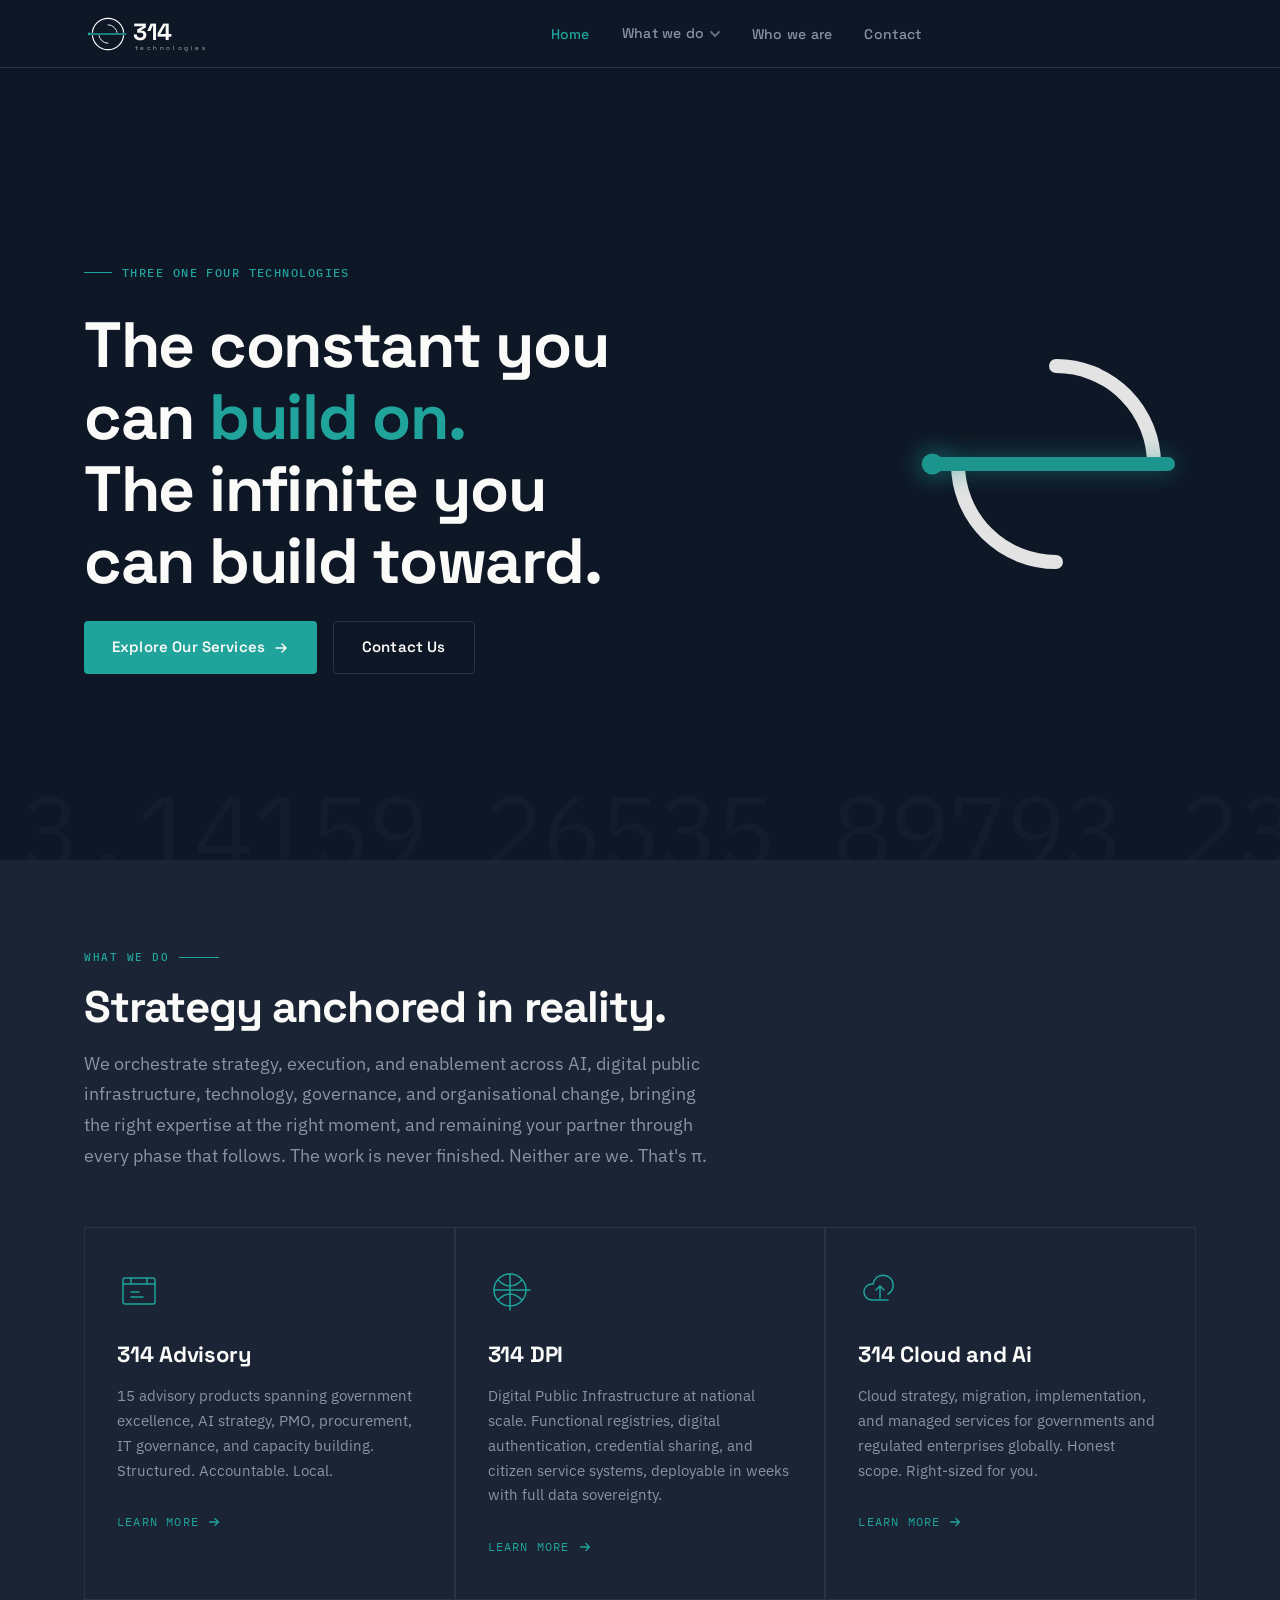
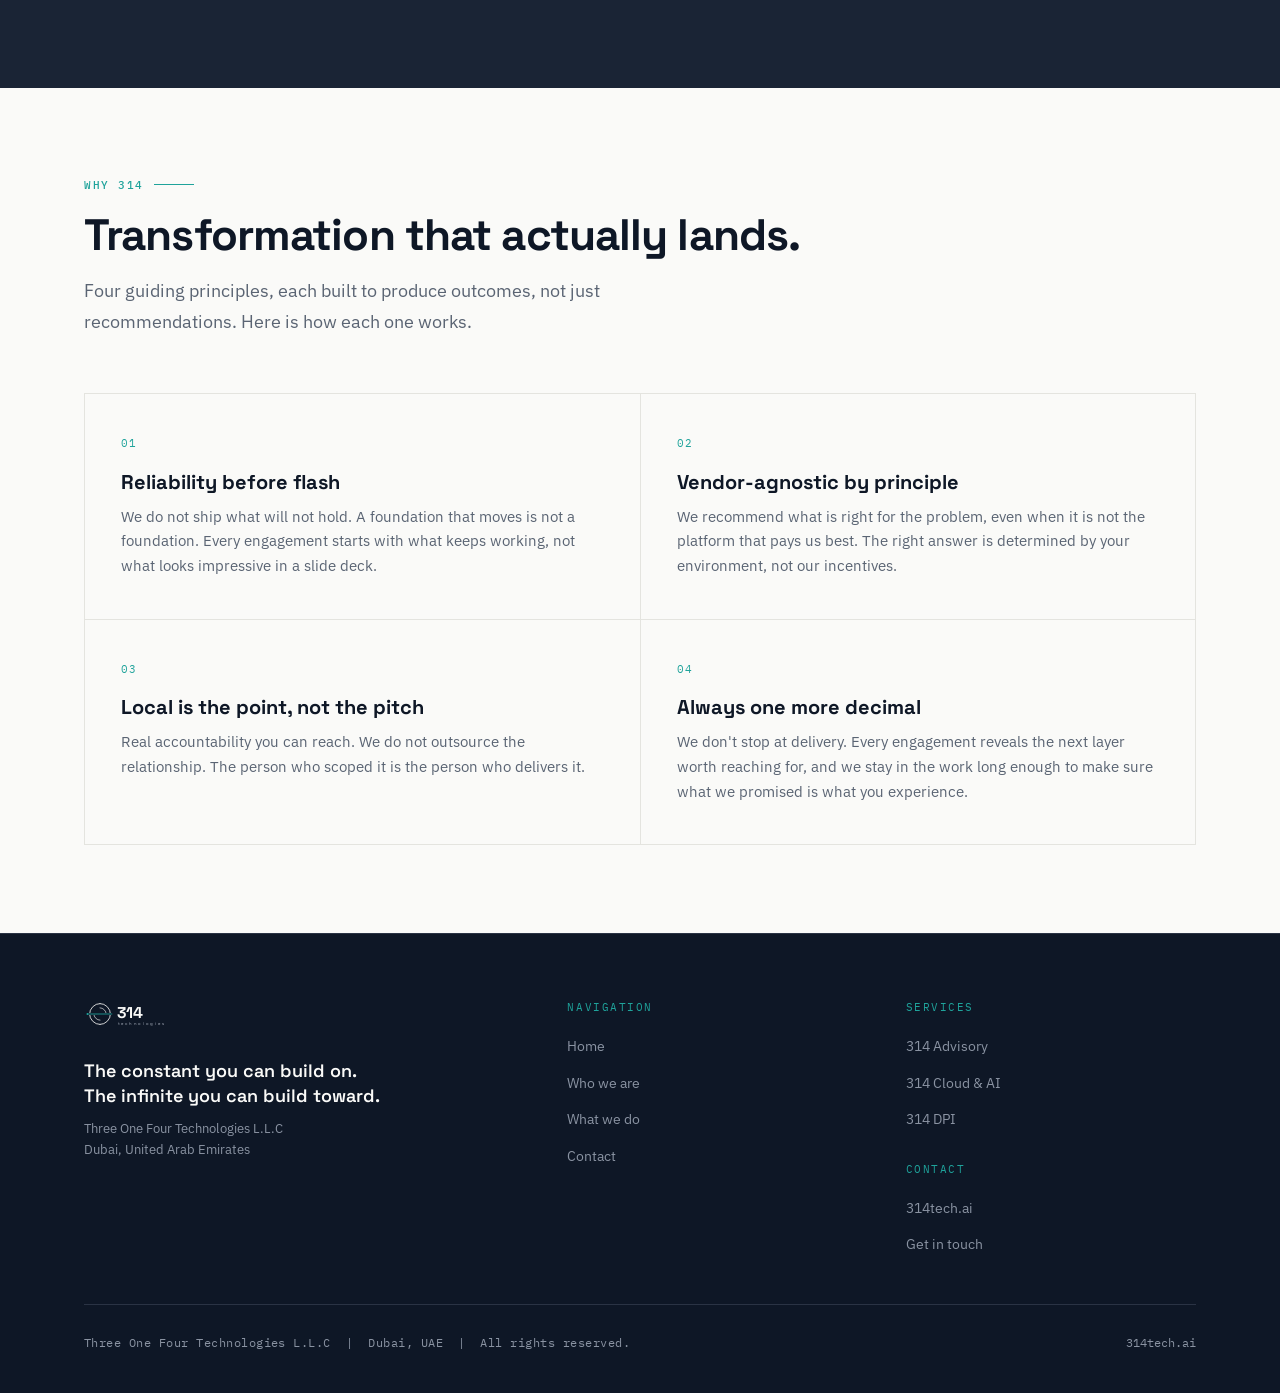
==== commit a6a4775c: "Remove Arabic translation and language toggle. English-only site: strip all 324 .ar-classed elements" ====
--- a/index.html
+++ b/index.html
@@ -3,12 +3,114 @@
 <head>
   <meta charset="UTF-8" />
   <meta name="viewport" content="width=device-width, initial-scale=1.0" />
-  <meta name="description" content="314 Technologies - A global technology and advisory firm. Digital Public Infrastructure, Cloud and AI, and Advisory for governments and enterprises worldwide." />
-  <title>314 Technologies | The constant you can build on.</title>
-  <link rel="stylesheet" href="style.css?v=51" />
+  <title>314 Technologies | Advisory, Cloud &amp; AI, and Digital Public Infrastructure</title>
+  <meta name="description" content="314 Technologies is a global technology and advisory firm. We deliver advisory, cloud and AI, and digital public infrastructure for governments and enterprises, from strategy through to build and run." />
+  <meta name="author" content="314 Technologies" />
+  <meta name="robots" content="index, follow, max-image-preview:large, max-snippet:-1, max-video-preview:-1" />
+  <meta name="theme-color" content="#0E1726" />
+  <link rel="canonical" href="https://www.314tech.ai/" />
+
+  <!-- Open Graph -->
+  <meta property="og:type" content="website" />
+  <meta property="og:site_name" content="314 Technologies" />
+  <meta property="og:locale" content="en_US" />
+  <meta property="og:url" content="https://www.314tech.ai/" />
+  <meta property="og:title" content="314 Technologies | Advisory, Cloud &amp; AI, and Digital Public Infrastructure" />
+  <meta property="og:description" content="A global technology and advisory firm. Advisory, cloud and AI, and digital public infrastructure for governments and enterprises, from strategy through to build and run." />
+  <meta property="og:image" content="https://www.314tech.ai/assets/og-image.png" />
+  <meta property="og:image:width" content="1200" />
+  <meta property="og:image:height" content="630" />
+  <meta property="og:image:alt" content="314 Technologies. The constant you can build on." />
+
+  <!-- Twitter / X -->
+  <meta name="twitter:card" content="summary_large_image" />
+  <meta name="twitter:title" content="314 Technologies | Advisory, Cloud &amp; AI, and Digital Public Infrastructure" />
+  <meta name="twitter:description" content="A global technology and advisory firm. Advisory, cloud and AI, and digital public infrastructure for governments and enterprises." />
+  <meta name="twitter:image" content="https://www.314tech.ai/assets/og-image.png" />
+
+  <link rel="stylesheet" href="style.css?v=54" />
   <link rel="icon" type="image/svg+xml" href="assets/logos/logo_simple_reversed.svg" />
+  <link rel="icon" type="image/png" sizes="32x32" href="assets/icon-32.png" />
+  <link rel="icon" type="image/png" sizes="192x192" href="assets/icon-192.png" />
+  <link rel="apple-touch-icon" sizes="180x180" href="assets/icon-180.png" />
+
+  <script type="application/ld+json">
+  {
+    "@context": "https://schema.org",
+    "@graph": [
+      {
+        "@type": "Organization",
+        "@id": "https://www.314tech.ai/#organization",
+        "name": "314 Technologies",
+        "legalName": "Three One Four Technologies L.L.C",
+        "alternateName": "314",
+        "url": "https://www.314tech.ai/",
+        "logo": "https://www.314tech.ai/assets/icon-512.png",
+        "image": "https://www.314tech.ai/assets/og-image.png",
+        "slogan": "The constant you can build on.",
+        "description": "314 Technologies is a global technology and advisory firm delivering advisory, cloud and AI, and digital public infrastructure for governments and enterprises.",
+        "email": "info@314tech.ai",
+        "address": {
+          "@type": "PostalAddress",
+          "addressLocality": "Dubai",
+          "addressCountry": "AE"
+        },
+        "knowsLanguage": ["en"],
+        "areaServed": "Worldwide"
+      },
+      {
+        "@type": "WebSite",
+        "@id": "https://www.314tech.ai/#website",
+        "url": "https://www.314tech.ai/",
+        "name": "314 Technologies",
+        "inLanguage": "en",
+        "publisher": { "@id": "https://www.314tech.ai/#organization" }
+      },
+      {
+        "@type": "ProfessionalService",
+        "name": "314 Technologies",
+        "url": "https://www.314tech.ai/",
+        "parentOrganization": { "@id": "https://www.314tech.ai/#organization" },
+        "areaServed": "Worldwide",
+        "hasOfferCatalog": {
+          "@type": "OfferCatalog",
+          "name": "314 Technologies services",
+          "itemListElement": [
+            {
+              "@type": "Offer",
+              "itemOffered": {
+                "@type": "Service",
+                "name": "314 Advisory",
+                "url": "https://www.314tech.ai/#consulting",
+                "description": "15 structured advisory products spanning government excellence, AI strategy, PMO, procurement, IT governance, and capacity building."
+              }
+            },
+            {
+              "@type": "Offer",
+              "itemOffered": {
+                "@type": "Service",
+                "name": "314 Cloud & AI",
+                "url": "https://www.314tech.ai/#cloud",
+                "description": "Cloud strategy, migration, managed services, and AI agent implementation across platforms, without vendor lock-in."
+              }
+            },
+            {
+              "@type": "Offer",
+              "itemOffered": {
+                "@type": "Service",
+                "name": "314 DPI",
+                "url": "https://www.314tech.ai/#dpi",
+                "description": "Digital Public Infrastructure at national scale: functional registries, digital identity and authentication, credential sharing, and citizen service systems."
+              }
+            }
+          ]
+        }
+      }
+    ]
+  }
+  </script>
 </head>
-<body class="lang-en">
+<body>
 
 <!-- ══════════════════════════════════════════
      NAVIGATION
@@ -39,27 +141,23 @@
 
     <!-- Desktop links -->
     <ul class="nav__links" role="list">
-      <li><a class="nav__link active" data-page="home"><span class="en">Home</span><span class="ar">الرئيسية</span></a></li>
+      <li><a class="nav__link active" data-page="home"><span class="en">Home</span></a></li>
       <li class="nav__dropdown">
         <button class="nav__dropdown-toggle" id="navDropdownToggle" aria-haspopup="true" aria-expanded="false">
-          <span class="en">What we do</span><span class="ar">ما نقدمه</span>
+          <span class="en">What we do</span>
           <svg class="nav__caret" width="10" height="6" viewBox="0 0 10 6" fill="none" stroke="currentColor" stroke-width="1.8" stroke-linecap="round" stroke-linejoin="round" aria-hidden="true"><path d="M1 1l4 4 4-4"/></svg>
         </button>
         <ul class="nav__dropdown-menu" role="list">
-          <li><a class="nav__dropdown-item" data-page="consulting"><span class="en">314 Advisory</span><span class="ar">314 الاستشارات</span></a></li>
-          <li><a class="nav__dropdown-item" data-page="cloud"><span class="en">314 Cloud & AI</span><span class="ar">314 السحابة والذكاء الاصطناعي</span></a></li>
-          <li><a class="nav__dropdown-item" data-page="dpi"><span class="en">314 DPI</span><span class="ar">314 البنية الرقمية</span></a></li>
+          <li><a class="nav__dropdown-item" data-page="consulting"><span class="en">314 Advisory</span></a></li>
+          <li><a class="nav__dropdown-item" data-page="cloud"><span class="en">314 Cloud & AI</span></a></li>
+          <li><a class="nav__dropdown-item" data-page="dpi"><span class="en">314 DPI</span></a></li>
         </ul>
       </li>
-      <li><a class="nav__link" data-page="about"><span class="en">Who we are</span><span class="ar">من نحن</span></a></li>
-      <li><a class="nav__link" data-page="contact"><span class="en">Contact</span><span class="ar">تواصل معنا</span></a></li>
+      <li><a class="nav__link" data-page="about"><span class="en">Who we are</span></a></li>
+      <li><a class="nav__link" data-page="contact"><span class="en">Contact</span></a></li>
     </ul>
 
     <div class="nav__actions">
-      <button class="lang-toggle" id="langToggle" data-action="lang" aria-label="Switch language">
-        <span class="lang-toggle__opt lang-toggle__opt--en">EN</span>
-        <span class="lang-toggle__opt lang-toggle__opt--ar">AR</span>
-      </button>
       <button class="hamburger" id="hamburger" data-action="menu" aria-label="Open menu" aria-expanded="false" onclick="this.classList.toggle('open'); var n=document.getElementById('mobileNav'); n.classList.toggle('open'); this.setAttribute('aria-expanded', n.classList.contains('open'))">
         <span></span><span></span><span></span>
       </button>
@@ -70,24 +168,18 @@
 
 <!-- Mobile nav drawer -->
 <div class="mobile-nav" id="mobileNav" role="navigation" aria-label="Mobile navigation">
-  <a class="mobile-nav__link active" data-page="home"><span class="en">Home</span><span class="ar">الرئيسية</span></a>
+  <a class="mobile-nav__link active" data-page="home"><span class="en">Home</span></a>
   <button class="mobile-nav__link mobile-nav__dropdown-toggle" id="mobileWhatWeDo" aria-expanded="false">
-    <span class="en">What we do</span><span class="ar">ما نقدمه</span>
+    <span class="en">What we do</span>
     <svg class="mobile-nav__caret" width="12" height="8" viewBox="0 0 12 8" fill="none" stroke="currentColor" stroke-width="1.8" stroke-linecap="round" stroke-linejoin="round" aria-hidden="true"><path d="M1 1l5 5 5-5"/></svg>
   </button>
   <div class="mobile-nav__sub-group" id="mobileWhatWeDoSub">
-    <a class="mobile-nav__link mobile-nav__sub" data-page="consulting"><span class="en">314 Advisory</span><span class="ar">314 الاستشارات</span></a>
-    <a class="mobile-nav__link mobile-nav__sub" data-page="cloud"><span class="en">314 Cloud & AI</span><span class="ar">314 السحابة والذكاء الاصطناعي</span></a>
-    <a class="mobile-nav__link mobile-nav__sub" data-page="dpi"><span class="en">314 DPI</span><span class="ar">314 البنية الرقمية</span></a>
+    <a class="mobile-nav__link mobile-nav__sub" data-page="consulting"><span class="en">314 Advisory</span></a>
+    <a class="mobile-nav__link mobile-nav__sub" data-page="cloud"><span class="en">314 Cloud & AI</span></a>
+    <a class="mobile-nav__link mobile-nav__sub" data-page="dpi"><span class="en">314 DPI</span></a>
   </div>
-  <a class="mobile-nav__link" data-page="about"><span class="en">Who we are</span><span class="ar">من نحن</span></a>
-  <a class="mobile-nav__link" data-page="contact"><span class="en">Contact</span><span class="ar">تواصل معنا</span></a>
-  <div class="mobile-nav__lang">
-    <button class="lang-toggle" id="langToggleMobile" data-action="lang" aria-label="Switch language">
-      <span class="lang-toggle__opt lang-toggle__opt--en">EN</span>
-      <span class="lang-toggle__opt lang-toggle__opt--ar">AR</span>
-    </button>
-  </div>
+  <a class="mobile-nav__link" data-page="about"><span class="en">Who we are</span></a>
+  <a class="mobile-nav__link" data-page="contact"><span class="en">Contact</span></a>
 </div>
 
 
@@ -102,22 +194,22 @@
       <div class="hero__inner">
         <div class="hero__text">
           <p class="hero__eyebrow en">Three One Four Technologies</p>
-          <p class="hero__eyebrow ar">ثلاثة مائة وأربعة عشر تكنولوجيز</p>
+          
 
           <h1 class="hero__h1 en">The constant you<br>can <span>build on.</span><br>The infinite you<br>can build toward.</h1>
-          <h1 class="hero__h1 ar">أساسٌ تبني<br><span>عليه،</span><br>وأفقٌ تبني<br>نحوه.</h1>
+          
 
 
 
           <div class="hero__ctas">
             <a class="btn btn-primary" data-page="contact">
               <span class="en">Explore Our Services</span>
-              <span class="ar">استكشف خدماتنا</span>
+              
               <svg width="16" height="16" viewBox="0 0 16 16" fill="none" aria-hidden="true"><path d="M3 8h10M9 4l4 4-4 4" stroke="currentColor" stroke-width="1.5" stroke-linecap="round" stroke-linejoin="round"/></svg>
             </a>
             <a class="btn btn-outline" data-page="contact">
               <span class="en">Contact Us</span>
-              <span class="ar">تواصل معنا</span>
+              
             </a>
           </div>
         </div>
@@ -145,11 +237,11 @@
   <section class="section section--ink-soft">
     <div class="container">
       <p class="section__label en">What We Do</p>
-      <p class="section__label ar">ما نقدمه</p>
+      
       <h2 class="section__h2 section__h2--light en">Strategy anchored in reality.</h2>
-      <h2 class="section__h2 section__h2--light ar">استراتيجية راسخة في الواقع.</h2>
+      
       <p class="section__lead section__lead--light en">We orchestrate strategy, execution, and enablement across AI, digital public infrastructure, technology, governance, and organisational change, bringing the right expertise at the right moment, and remaining your partner through every phase that follows. The work is never finished. Neither are we. That's π.</p>
-      <p class="section__lead section__lead--light ar">نُنسِّق الاستراتيجية والتنفيذ والتمكين عبر الذكاء الاصطناعي والبنية التحتية الرقمية العامة والتكنولوجيا والحوكمة والتحول المؤسسي, نُحضر الخبرة المناسبة في اللحظة المناسبة، ونبقى شريكك في كل مرحلة تلي ذلك. العمل لا ينتهي أبداً. ونحن كذلك. هذا هو π.
+      
 
       <div class="services-grid">
 
@@ -163,9 +255,9 @@
           </div>
           <h3 class="service-card__title">314 Advisory</h3>
           <p class="service-card__body en">15 advisory products spanning government excellence, AI strategy, PMO, procurement, IT governance, and capacity building. Structured. Accountable. Local.</p>
-          <p class="service-card__body ar">15 منتجاً استشارياً متخصصاً تشمل التميز الحكومي واستراتيجية الذكاء الاصطناعي وإدارة المشاريع والمشتريات وحوكمة تقنية المعلومات وبناء القدرات. منظم. مسؤول. محلي.</p>
+          
           <span class="service-card__link en">Learn more <svg width="14" height="14" viewBox="0 0 16 16" fill="none" aria-hidden="true"><path d="M3 8h10M9 4l4 4-4 4" stroke="currentColor" stroke-width="1.5" stroke-linecap="round"/></svg></span>
-          <span class="service-card__link ar">اعرف المزيد <svg width="14" height="14" viewBox="0 0 16 16" fill="none" aria-hidden="true"><path d="M13 8H3M7 4L3 8l4 4" stroke="currentColor" stroke-width="1.5" stroke-linecap="round"/></svg></span>
+          
         </div>
 
         <!-- 314 DPI -->
@@ -179,9 +271,9 @@
           </div>
           <h3 class="service-card__title">314 DPI</h3>
           <p class="service-card__body en">Digital Public Infrastructure at national scale. Functional registries, digital authentication, credential sharing, and citizen service systems, deployable in weeks with full data sovereignty.</p>
-          <p class="service-card__body ar">البنية التحتية الرقمية العامة على النطاق الوطني. سجلات وظيفية ومصادقة رقمية ومشاركة بيانات الاعتماد وأنظمة الخدمات، قابلة للنشر في أسابيع مع سيادة كاملة على البيانات.</p>
+          
           <span class="service-card__link en">Learn more <svg width="14" height="14" viewBox="0 0 16 16" fill="none" aria-hidden="true"><path d="M3 8h10M9 4l4 4-4 4" stroke="currentColor" stroke-width="1.5" stroke-linecap="round"/></svg></span>
-          <span class="service-card__link ar">اعرف المزيد <svg width="14" height="14" viewBox="0 0 16 16" fill="none" aria-hidden="true"><path d="M13 8H3M7 4L3 8l4 4" stroke="currentColor" stroke-width="1.5" stroke-linecap="round"/></svg></span>
+          
         </div>
 
         <!-- 314 Cloud and Ai -->
@@ -194,9 +286,9 @@
           </div>
           <h3 class="service-card__title">314 Cloud and Ai</h3>
           <p class="service-card__body en">Cloud strategy, migration, implementation, and managed services for governments and regulated enterprises globally. Honest scope. Right-sized for you.</p>
-          <p class="service-card__body ar">استراتيجية السحابة والترحيل والتنفيذ والخدمات المُدارة للحكومات والمؤسسات المنظمة على مستوى العالم. نطاق واضح. مُقاس حسب احتياجاتك.</p>
+          
           <span class="service-card__link en">Learn more <svg width="14" height="14" viewBox="0 0 16 16" fill="none" aria-hidden="true"><path d="M3 8h10M9 4l4 4-4 4" stroke="currentColor" stroke-width="1.5" stroke-linecap="round"/></svg></span>
-          <span class="service-card__link ar">اعرف المزيد <svg width="14" height="14" viewBox="0 0 16 16" fill="none" aria-hidden="true"><path d="M13 8H3M7 4L3 8l4 4" stroke="currentColor" stroke-width="1.5" stroke-linecap="round"/></svg></span>
+          
         </div>
 
       </div>
@@ -207,44 +299,44 @@
   <section class="section">
     <div class="container">
       <p class="section__label en">Why 314</p>
-      <p class="section__label ar">لماذا 314</p>
+      
       <h2 class="section__h2 section__h2--ink en">Transformation that actually lands.</h2>
-      <h2 class="section__h2 section__h2--ink ar">تحوّل يصل فعلاً.</h2>
+      
       <p class="section__lead section__lead--ink en">Four guiding principles, each built to produce outcomes, not just recommendations. Here is how each one works.</p>
-      <p class="section__lead section__lead--ink ar">أربعة مجالات عملية، كل واحد منها مصمم لتحقيق نتائج حقيقية, لا مجرد توصيات. إليك كيف يعمل كل منها.</p>
+      
 
       <div class="pillars-grid">
         <div class="pillar">
           <p class="pillar__num en">01</p>
-          <p class="pillar__num ar">01</p>
+          
           <h3 class="pillar__title en">Reliability before flash</h3>
-          <h3 class="pillar__title ar">الثقة قبل البريق</h3>
+          
           <p class="pillar__body en">We do not ship what will not hold. A foundation that moves is not a foundation. Every engagement starts with what keeps working, not what looks impressive in a slide deck.</p>
-          <p class="pillar__body ar">لا نقدم ما لا يصمد. الأساس الذي يتزعزع ليس أساساً. تبدأ كل مشاركة بما يستمر في العمل، لا بما يبدو مبهراً في عرض تقديمي.</p>
+          
         </div>
         <div class="pillar">
           <p class="pillar__num en">02</p>
-          <p class="pillar__num ar">02</p>
+          
           <h3 class="pillar__title en">Vendor-agnostic by principle</h3>
-          <h3 class="pillar__title ar">استقلالية عن الموردين بحكم المبدأ</h3>
+          
           <p class="pillar__body en">We recommend what is right for the problem, even when it is not the platform that pays us best. The right answer is determined by your environment, not our incentives.</p>
-          <p class="pillar__body ar">نوصي بما يناسب المشكلة، حتى لو لم تكن المنصة الأعلى ربحاً لنا. الإجابة الصحيحة تحددها بيئتك، لا حوافزنا.</p>
+          
         </div>
         <div class="pillar">
           <p class="pillar__num en">03</p>
-          <p class="pillar__num ar">03</p>
+          
           <h3 class="pillar__title en">Local is the point, not the pitch</h3>
-          <h3 class="pillar__title ar">المحلية حقيقة لا شعار</h3>
+          
           <p class="pillar__body en">Real accountability you can reach. We do not outsource the relationship. The person who scoped it is the person who delivers it.</p>
-          <p class="pillar__body ar">مساءلة حقيقية يمكنك الوصول إليها. لا نُسنِد العلاقة لطرف خارجي. من حدد النطاق هو من يقدم الخدمة.</p>
+          
         </div>
         <div class="pillar">
           <p class="pillar__num en">04</p>
-          <p class="pillar__num ar">04</p>
+          
           <h3 class="pillar__title en">Always one more decimal</h3>
-          <h3 class="pillar__title ar">دائماً عشري واحد إضافي</h3>
+          
           <p class="pillar__body en">We don't stop at delivery. Every engagement reveals the next layer worth reaching for, and we stay in the work long enough to make sure what we promised is what you experience.</p>
-          <p class="pillar__body ar">لا نتوقف عند التسليم. كل مشاركة تكشف عن طبقة أعمق تستحق المضي إليها، ونبقى في العمل حتى نتأكد أن ما وعدنا به هو ما تعيشه فعلاً.</p>
+          
         </div>
       </div>
     </div>
@@ -266,11 +358,11 @@
       <div class="about-hero-inner">
         <div class="about-hero-text">
           <p class="section__label en">About Us</p>
-          <p class="section__label ar">من نحن</p>
+          
           <h1 class="section__h2 section__h2--light en" style="font-size:clamp(32px,4.5vw,56px);">About 314 Technologies.</h1>
-          <h1 class="section__h2 section__h2--light ar" style="font-size:clamp(28px,4vw,52px);">عن 314 تكنولوجيز.</h1>
+          
           <p class="section__lead section__lead--light mt-24 en">314 Technologies is a global technology and advisory firm. We build the infrastructure, systems, and platforms that organisations depend on, and we stay until they work.</p>
-          <p class="section__lead section__lead--light mt-24 ar">شركة 314 تكنولوجيز هي شركة تقنية واستشارات عالمية. نبني البنية التحتية والأنظمة والمنصات التي تعتمد عليها المنظمات، ونبقى حتى تعمل.</p>
+          
         </div>
         <div class="about-anim-wrap" aria-hidden="true">
           <svg class="about-anim-svg" viewBox="0 0 400 400" xmlns="http://www.w3.org/2000/svg" fill="none">
@@ -307,16 +399,16 @@
   <section class="svc-section bg-ink">
     <div class="container">
       <p class="section__label en" style="color:var(--teal);margin-bottom:8px;">Our Journey</p>
-      <p class="section__label ar" style="color:var(--teal);margin-bottom:8px;">مسيرتنا</p>
+      
       <h2 class="section__h2 section__h2--light en" style="margin-bottom:32px;">Built from the inside out.</h2>
-      <h2 class="section__h2 section__h2--light ar" style="margin-bottom:32px;">بُني من الداخل إلى الخارج.</h2>
+      
       <div class="about-journey-body">
         <p class="en" style="color:var(--muted);font-size:16px;line-height:1.8;margin-bottom:20px;">The founding team brings together experience spanning global technology delivery, public policy, government advisory, and senior executive roles at organisations including Google, Cisco, Boston Consulting Group, and national institutions across the Gulf region.</p>
-        <p class="ar" style="color:var(--muted);font-size:16px;line-height:1.8;margin-bottom:20px;">يجمع الفريق المؤسس خبرات تمتد عبر توصيل التكنولوجيا العالمية والسياسات العامة والاستشارات الحكومية وأدوار تنفيذية رفيعة في منظمات بارزة كجوجل وسيسكو ومجموعة بوسطن الاستشارية ومؤسسات وطنية في منطقة الخليج.</p>
+        
         <p class="en" style="color:var(--muted);font-size:16px;line-height:1.8;margin-bottom:20px;">314 was built on a simple observation: the firms that won advisory mandates rarely stayed to build the thing. And the firms that stayed to build rarely understood the strategic layer well enough to get the architecture right. 314 is the answer to that gap.</p>
-        <p class="ar" style="color:var(--muted);font-size:16px;line-height:1.8;margin-bottom:20px;">بُنيت 314 على ملاحظة بسيطة: الشركات التي فازت بتفويضات الاستشارات نادراً ما بقيت لتبني الشيء الفعلي. والشركات التي بقت للبناء نادراً ما فهمت الطبقة الاستراتيجية بما يكفي للحصول على الهندسة الصحيحة. 314 هي الإجابة على هذه الفجوة.</p>
+        
         <p class="en" style="color:var(--muted);font-size:16px;line-height:1.8;">The founding team has operated at the intersection of strategy and delivery long enough to know that the two cannot be separated. That conviction is the foundation every engagement is built on.</p>
-        <p class="ar" style="color:var(--muted);font-size:16px;line-height:1.8;">عمل الفريق المؤسس عند تقاطع الاستراتيجية والتنفيذ لفترة طويلة بما يكفي ليعلم أن الاثنين لا يمكن فصلهما. هذا الإيمان هو الأساس الذي يُبنى عليه كل مشاركة.</p>
+        
           </div>
       </div>
   </section>
@@ -325,61 +417,61 @@
   <section class="svc-section bg-paper-2">
     <div class="container">
       <p class="section__label en" style="margin-bottom:8px;">Our Team</p>
-      <p class="section__label ar" style="margin-bottom:8px;">فريقنا</p>
+      
       <h2 class="section__h2 section__h2--ink en" style="margin-bottom:16px;">Practitioners, not presenters.</h2>
-      <h2 class="section__h2 section__h2--ink ar" style="margin-bottom:16px;">ممارسون، لا عارضون.</h2>
+      
       <p class="section__lead section__lead--ink en" style="max-width:640px;margin-bottom:0;">314 is built around a team of practitioners with deep, hands-on experience across government and enterprise delivery. Every person we bring to an engagement has done the work before, not just advised on it.</p>
-      <p class="section__lead section__lead--ink ar" style="max-width:640px;margin-bottom:0;">بُنيت 314 حول فريق من الممارسين ذوي الخبرة العميقة والعملية في تقديم الخدمات الحكومية والمؤسسية. كل شخص نجلبه إلى مشاركة قد أنجز العمل من قبل، ولم يكتفِ بتقديم المشورة.</p>
+      
       <div class="team-tiles-grid">
         <div class="team-tile">
           <div class="team-tile__icon"><svg width="24" height="24" viewBox="0 0 24 24" fill="none" stroke="currentColor" stroke-width="1.5" stroke-linecap="round" stroke-linejoin="round"><rect x="2" y="7" width="20" height="14" rx="2"/><path d="M16 7V5a2 2 0 00-2-2h-4a2 2 0 00-2 2v2"/></svg></div>
           <p class="team-tile__label en">IT Procurement &amp; Commercial Advisory</p>
-          <p class="team-tile__label ar">المشتريات التقنية والاستشارات التجارية</p>
+          
         </div>
         <div class="team-tile">
           <div class="team-tile__icon"><svg width="24" height="24" viewBox="0 0 24 24" fill="none" stroke="currentColor" stroke-width="1.5" stroke-linecap="round" stroke-linejoin="round"><rect x="9" y="2" width="6" height="4" rx="1"/><rect x="2" y="17" width="6" height="4" rx="1"/><rect x="16" y="17" width="6" height="4" rx="1"/><path d="M12 6v4M5 17v-2a7 7 0 0114 0v2"/></svg></div>
           <p class="team-tile__label en">Enterprise Architecture</p>
-          <p class="team-tile__label ar">هندسة المؤسسات</p>
+          
         </div>
         <div class="team-tile">
           <div class="team-tile__icon"><svg width="24" height="24" viewBox="0 0 24 24" fill="none" stroke="currentColor" stroke-width="1.5" stroke-linecap="round" stroke-linejoin="round"><path d="M18 10h-1.26A8 8 0 109 20h9a5 5 0 000-10z"/></svg></div>
           <p class="team-tile__label en">Cloud Architecture &amp; Infrastructure</p>
-          <p class="team-tile__label ar">هندسة السحابة والبنية التحتية</p>
+          
         </div>
         <div class="team-tile">
           <div class="team-tile__icon"><svg width="24" height="24" viewBox="0 0 24 24" fill="none" stroke="currentColor" stroke-width="1.5" stroke-linecap="round" stroke-linejoin="round"><rect x="3" y="3" width="7" height="7" rx="1"/><rect x="14" y="3" width="7" height="7" rx="1"/><rect x="3" y="14" width="7" height="7" rx="1"/><rect x="14" y="14" width="7" height="7" rx="1"/></svg></div>
           <p class="team-tile__label en">ERP &amp; Application Governance</p>
-          <p class="team-tile__label ar">تخطيط موارد المؤسسة وحوكمة التطبيقات</p>
+          
         </div>
         <div class="team-tile">
           <div class="team-tile__icon"><svg width="24" height="24" viewBox="0 0 24 24" fill="none" stroke="currentColor" stroke-width="1.5" stroke-linecap="round" stroke-linejoin="round"><path d="M13 2L3 14h9l-1 8 10-12h-9l1-8z"/></svg></div>
           <p class="team-tile__label en">AI Strategy &amp; Enablement</p>
-          <p class="team-tile__label ar">استراتيجية الذكاء الاصطناعي وتمكينه</p>
+          
         </div>
         <div class="team-tile">
           <div class="team-tile__icon"><svg width="24" height="24" viewBox="0 0 24 24" fill="none" stroke="currentColor" stroke-width="1.5" stroke-linecap="round" stroke-linejoin="round"><path d="M12 2l2.4 7.4H22l-6.4 4.6 2.4 7.4L12 17.8l-6 4.4 2.4-7.4L2 10.4h7.6z"/></svg></div>
           <p class="team-tile__label en">Government Excellence</p>
-          <p class="team-tile__label ar">التميز الحكومي</p>
+          
         </div>
         <div class="team-tile">
           <div class="team-tile__icon"><svg width="24" height="24" viewBox="0 0 24 24" fill="none" stroke="currentColor" stroke-width="1.5" stroke-linecap="round" stroke-linejoin="round"><path d="M12 22s8-4 8-10V5l-8-3-8 3v7c0 6 8 10 8 10z"/></svg></div>
           <p class="team-tile__label en">IT Governance &amp; Risk</p>
-          <p class="team-tile__label ar">حوكمة تقنية المعلومات والمخاطر</p>
+          
         </div>
         <div class="team-tile">
           <div class="team-tile__icon"><svg width="24" height="24" viewBox="0 0 24 24" fill="none" stroke="currentColor" stroke-width="1.5" stroke-linecap="round" stroke-linejoin="round"><path d="M9 5H7a2 2 0 00-2 2v12a2 2 0 002 2h10a2 2 0 002-2V7a2 2 0 00-2-2h-2"/><rect x="9" y="3" width="6" height="4" rx="1"/><path d="M9 12l2 2 4-4"/></svg></div>
           <p class="team-tile__label en">PMO &amp; Programme Delivery</p>
-          <p class="team-tile__label ar">مكتب إدارة المشاريع وتسليم البرامج</p>
+          
         </div>
         <div class="team-tile">
           <div class="team-tile__icon"><svg width="24" height="24" viewBox="0 0 24 24" fill="none" stroke="currentColor" stroke-width="1.5" stroke-linecap="round" stroke-linejoin="round"><path d="M17 21v-2a4 4 0 00-4-4H5a4 4 0 00-4 4v2"/><circle cx="9" cy="7" r="4"/><path d="M23 21v-2a4 4 0 00-3-3.87M16 3.13a4 4 0 010 7.75"/></svg></div>
           <p class="team-tile__label en">Leadership &amp; Executive Coaching</p>
-          <p class="team-tile__label ar">القيادة والتدريب التنفيذي</p>
+          
         </div>
         <div class="team-tile">
           <div class="team-tile__icon"><svg width="24" height="24" viewBox="0 0 24 24" fill="none" stroke="currentColor" stroke-width="1.5" stroke-linecap="round" stroke-linejoin="round"><path d="M3 21h18M3 10h18M5 6l7-3 7 3M4 10v11M20 10v11M8 10v11M16 10v11M12 10v11"/></svg></div>
           <p class="team-tile__label en">Public Sector &amp; Service Design</p>
-          <p class="team-tile__label ar">القطاع العام وتصميم الخدمات</p>
+          
         </div>
       </div>
     </div>
@@ -389,16 +481,16 @@
   <section class="svc-section bg-ink">
     <div class="container">
       <p class="section__label en" style="color:var(--teal);margin-bottom:8px;">Our Purpose</p>
-      <p class="section__label ar" style="color:var(--teal);margin-bottom:8px;">غرضنا</p>
+      
       <h2 class="section__h2 section__h2--light en" style="margin-bottom:32px;">The work is never finished.<br>Neither are we.</h2>
-      <h2 class="section__h2 section__h2--light ar" style="margin-bottom:32px;">العمل لا ينتهي أبداً.<br>ونحن كذلك.</h2>
+      
       <div class="about-purpose-body">
         <p class="en" style="color:var(--paper);font-size:17px;font-weight:500;line-height:1.8;margin-bottom:20px;">Technology is not the destination. Outcomes are.</p>
-        <p class="ar" style="color:var(--paper);font-size:17px;font-weight:500;line-height:1.8;margin-bottom:20px;">التكنولوجيا ليست الوجهة. النتائج هي الوجهة.</p>
+        
         <p class="en" style="color:var(--muted);font-size:16px;line-height:1.8;margin-bottom:20px;">314 exists to close the gap between what organisations are told is possible and what actually gets built. Too many transformation programmes end at the strategy document. Too many advisory engagements stop at the recommendation. 314 stays through the architecture, through the build, through go-live, and through whatever comes next.</p>
-        <p class="ar" style="color:var(--muted);font-size:16px;line-height:1.8;margin-bottom:20px;">وُجدت 314 لسد الفجوة بين ما يُقال للمنظمات بأنه ممكن وما يُبنى فعلياً. كثير من برامج التحول تنتهي عند وثيقة الاستراتيجية. كثير من مشاركات الاستشارة تتوقف عند التوصية. 314 تبقى عبر الهندسة المعمارية، وعبر البناء، وعبر الإطلاق، وعبر ما يأتي بعد ذلك.</p>
+        
         <p class="en" style="color:var(--teal);font-size:18px;font-weight:600;">That is &#960;.</p>
-        <p class="ar" style="color:var(--teal);font-size:18px;font-weight:600;">هذا هو &#960;.</p>
+        
       </div>
     </div>
   </section>
@@ -407,17 +499,17 @@
   <section class="section">
     <div class="container">
       <p class="section__label en">Company Overview</p>
-      <p class="section__label ar">نظرة عامة عن الشركة</p>
+      
       <div class="about-intro">
         <div class="about-intro__body">
           <h2 class="section__h2 section__h2--ink en">Who we are and<br>what we stand for.</h2>
-          <h2 class="section__h2 section__h2--ink ar">من نحن وما نؤمن به.</h2>
+          
           <p class="en" style="margin-top:24px;color:var(--muted);font-size:16px;line-height:1.8;">314 Technologies is a global technology and advisory firm working across three practice areas: Advisory, Cloud and AI, and Digital Public Infrastructure.</p>
-          <p class="ar" style="margin-top:24px;color:var(--muted);font-size:16px;line-height:1.8;">شركة 314 تكنولوجيز هي شركة تقنية واستشارات عالمية تعمل عبر ثلاثة مجالات: الاستشارات، والسحابة والذكاء الاصطناعي، والبنية التحتية الرقمية العامة.</p>
+          
           <p class="en" style="margin-top:16px;color:var(--muted);font-size:16px;line-height:1.8;">We work with governments and enterprises that are building at scale. Not pilots. Not proofs of concept. The real thing, designed to last and supported long after delivery.</p>
-          <p class="ar" style="margin-top:16px;color:var(--muted);font-size:16px;line-height:1.8;">نعمل مع الحكومات والمؤسسات التي تبني على نطاق واسع. ليس تجارب تجريبية. ليس إثباتات للمفهوم. الشيء الحقيقي، المصمم ليدوم والمدعوم طويلاً بعد التسليم.</p>
+          
           <p class="en" style="margin-top:16px;color:var(--muted);font-size:16px;line-height:1.8;">Our engagements are structured around accountability. The team that scopes is the team that delivers. We are vendor-agnostic by principle, and we will always tell you when you do not need us.</p>
-          <p class="ar" style="margin-top:16px;color:var(--muted);font-size:16px;line-height:1.8;">مشاركاتنا مبنية حول المساءلة. الفريق الذي يحدد النطاق هو الفريق الذي ينفذ. نحن مستقلون عن الموردين بحكم المبدأ، وسنخبرك دائماً عندما لا تحتاج إلينا.</p>
+          
         </div>
         <div class="about-intro__aside about-logo-wrap">
           <svg class="hero-logo about-logo" xmlns="http://www.w3.org/2000/svg" viewBox="0 0 120 120" fill="none" stroke-linecap="round">
@@ -436,38 +528,38 @@
   <section class="creds-section section">
     <div class="container">
       <p class="section__label en">What We Stand For</p>
-      <p class="section__label ar">ما نؤمن به</p>
+      
       <h2 class="section__h2 section__h2--ink en">Three things we never compromise on.</h2>
-      <h2 class="section__h2 section__h2--ink ar">ثلاثة أشياء لا نتنازل عنها أبداً.</h2>
+      
       <p class="section__lead section__lead--ink en">Every engagement is different. These are not.</p>
-      <p class="section__lead section__lead--ink ar">كل مشاركة مختلفة. هذه ليست كذلك.</p>
+      
       <div class="creds-grid">
         <div class="cred-card">
           <div class="cred-card__icon" aria-hidden="true">
             <svg viewBox="0 0 32 32" fill="none" stroke="currentColor" stroke-width="1.5" stroke-linecap="round"><path d="M16 3l2.4 7.4H26l-6.4 4.6 2.4 7.4L16 18l-6 4.4 2.4-7.4L6 10.4h7.6z"/></svg>
           </div>
           <h3 class="cred-card__title en">We stay until it works</h3>
-          <h3 class="cred-card__title ar">نبقى حتى ينجح الأمر</h3>
+          
           <p class="cred-card__body en">The team that scopes is the team that delivers. We do not hand off, disappear after the strategy phase, or pass the relationship down a subcontractor chain. From day one to long after go-live.</p>
-          <p class="cred-card__body ar">الفريق الذي يحدد النطاق هو الفريق الذي ينفّذ. لا نُسلّم الملف، ولا نختفي بعد مرحلة الاستراتيجية، ولا نُمرّر العلاقة إلى سلسلة من المقاولين من الباطن.</p>
+          
         </div>
         <div class="cred-card">
           <div class="cred-card__icon" aria-hidden="true">
             <svg viewBox="0 0 32 32" fill="none" stroke="currentColor" stroke-width="1.5" stroke-linecap="round"><path d="M16 6v4M16 22v4M6 16H2M30 16h-4M8.9 8.9l-2.8-2.8M25.9 25.9l-2.8-2.8M8.9 23.1l-2.8 2.8M25.9 6.1l-2.8 2.8"/><circle cx="16" cy="16" r="6"/></svg>
           </div>
           <h3 class="cred-card__title en">We recommend what is right, not what pays us best</h3>
-          <h3 class="cred-card__title ar">نوصي بالصحيح، لا بالأعلى عائداً</h3>
+          
           <p class="cred-card__body en">Vendor-agnostic by principle. We work across cloud platforms, system vendors, and technology partners, and we will tell you when you do not need any of them.</p>
-          <p class="cred-card__body ar">مستقلون عن الموردين بحكم المبدأ. نعمل عبر منصات السحابة وموردي الأنظمة وشركاء التقنية, وسنخبرك حين لا تحتاج إلى أيٍّ منهم.</p>
+          
         </div>
         <div class="cred-card">
           <div class="cred-card__icon" aria-hidden="true">
             <svg viewBox="0 0 32 32" fill="none" stroke="currentColor" stroke-width="1.5" stroke-linecap="round"><path d="M16 3C9 3 4 9 4 16s5 13 12 13 12-6 12-13S23 3 16 3z"/><path d="M12 16l3 3 5-6"/></svg>
           </div>
           <h3 class="cred-card__title en">We go deep, not wide</h3>
-          <h3 class="cred-card__title ar">نتعمّق لا نتوسّع</h3>
+          
           <p class="cred-card__body en">314 does a small number of things and does them well, DPI, cloud architecture, and technology advisory. Exceptional at each. Nothing bolted on to chase a market.</p>
-          <p class="cred-card__body ar">تفعل 314 عدداً محدوداً من الأشياء وتتقنها, البنية الرقمية العامة، وهندسة السحابة، والاستشارات التقنية. متميزون في كل منها. لا شيء مُلصَق لملاحقة السوق.</p>
+          
         </div>
       </div>
     </div>
@@ -479,14 +571,14 @@
       <div class="gcp-inner">
         <div class="gcp-text">
           <p class="section__label en">Our Approach</p>
-          <p class="section__label ar">نهجنا</p>
+          
           <h2 class="section__h2 section__h2--light en">Platform-agnostic.<br>Outcome-obsessed.</h2>
-          <h2 class="section__h2 section__h2--light ar">مستقلون عن المنصات.<br>مهووسون بالنتائج.</h2>
+          
           <p class="en">We work with the leading cloud and infrastructure platforms, but we are not in the business of selling any of them. Every recommendation starts with the problem, the platform follows. Our team carries delivery experience across the major cloud providers, open infrastructure, and enterprise systems. What we recommend is what we would choose if it were our own.</p>
-          <p class="ar">نعمل مع منصات السحابة والبنية التحتية الرائدة، لكننا لسنا في مجال بيع أيٍّ منها. كل توصية تبدأ بالمشكلة، والمنصة تأتي لاحقاً. يحمل فريقنا خبرة التسليم عبر مزودي السحابة الرئيسيين والبنية التحتية المفتوحة وأنظمة المؤسسات. ما نوصي به هو ما كنا سنختاره لو كان شأننا.</p>
+          
           <a class="btn btn-primary mt-32" data-page="cloud">
             <span class="en">Explore 314 Cloud and AI</span>
-            <span class="ar">استكشف 314 السحابة والذكاء الاصطناعي</span>
+            
           </a>
         </div>
         <div class="gcp-visual">
@@ -496,9 +588,9 @@
             </div>
             <div>
               <p class="gcp-feature__title en">Cloud Strategy and Migration</p>
-              <p class="gcp-feature__title ar">استراتيجية السحابة والترحيل</p>
+              
               <p class="gcp-feature__body en">Multi-cloud and hybrid architecture. Migration planning, landing zone design, and go-live delivery across platforms.</p>
-              <p class="gcp-feature__body ar">هندسة متعددة السحابة وهجينة. تخطيط الترحيل وتصميم منطقة الإطلاق والتسليم المباشر عبر المنصات.</p>
+              
             </div>
           </div>
           <div class="gcp-feature">
@@ -507,9 +599,9 @@
             </div>
             <div>
               <p class="gcp-feature__title en">Digital Public Infrastructure</p>
-              <p class="gcp-feature__title ar">البنية التحتية الرقمية العامة</p>
+              
               <p class="gcp-feature__body en">Registry systems, identity platforms, and service delivery infrastructure designed and deployed at national scale.</p>
-              <p class="gcp-feature__body ar">أنظمة السجلات ومنصات الهوية وبنية تحتية لتقديم الخدمات، مُصمَّمة ومُنشَرة على النطاق الوطني.</p>
+              
             </div>
           </div>
           <div class="gcp-feature">
@@ -518,9 +610,9 @@
             </div>
             <div>
               <p class="gcp-feature__title en">AI and Managed Services</p>
-              <p class="gcp-feature__title ar">الذكاء الاصطناعي والخدمات المُدارة</p>
+              
               <p class="gcp-feature__body en">AI integration and ongoing infrastructure management built around the client's environment, not a single vendor's stack.</p>
-              <p class="gcp-feature__body ar">تكامل الذكاء الاصطناعي وإدارة البنية التحتية المستمرة، مبنية حول بيئة العميل, لا حول مكدس مورد واحد.</p>
+              
             </div>
           </div>
         </div>
@@ -537,11 +629,11 @@
   <section class="page-hero">
     <div class="container">
       <p class="section__label en">Business Functions</p>
-      <p class="section__label ar">وظائف الأعمال</p>
+      
       <h1 class="page-hero__title en">Wherever your organisation<br>needs to transform.</h1>
-      <h1 class="page-hero__title ar">أينما تحتاج مؤسستك<br>إلى التحول.</h1>
+      
       <p class="page-hero__sub en">Select a function to explore how 314 works across every critical area of government and enterprise.</p>
-      <p class="page-hero__sub ar">اختر وظيفة لاستكشاف كيف تعمل 314 في كل مجال حرج من مجالات الحكومة والمؤسسات.</p>
+      
     </div>
   </section>
 
@@ -555,62 +647,62 @@
       </button>
       <nav class="fn-sidebar" id="fnSidebar" aria-label="Business functions">
       <p class="fn-sidebar__label en">8 Functions</p>
-      <p class="fn-sidebar__label ar">8 وظائف</p>
+      
 
       <button class="fn-sidebar__item fn-sidebar__item--active" data-fn="01" aria-selected="true">
         <span class="fn-sidebar__num en" aria-hidden="true">01</span>
-        <span class="fn-sidebar__num ar" aria-hidden="true">٠١</span>
+        
         <span class="fn-sidebar__name en">IT Strategy</span>
-        <span class="fn-sidebar__name ar">استراتيجية تقنية المعلومات</span>
+        
       </button>
 
       <button class="fn-sidebar__item" data-fn="02" aria-selected="false">
         <span class="fn-sidebar__num en" aria-hidden="true">02</span>
-        <span class="fn-sidebar__num ar" aria-hidden="true">٠٢</span>
+        
         <span class="fn-sidebar__name en">Digital Transformation</span>
-        <span class="fn-sidebar__name ar">التحول الرقمي</span>
+        
       </button>
 
       <button class="fn-sidebar__item" data-fn="03" aria-selected="false">
         <span class="fn-sidebar__num en" aria-hidden="true">03</span>
-        <span class="fn-sidebar__num ar" aria-hidden="true">٠٣</span>
+        
         <span class="fn-sidebar__name en">Government Excellence</span>
-        <span class="fn-sidebar__name ar">التميز الحكومي</span>
+        
       </button>
 
       <button class="fn-sidebar__item" data-fn="04" aria-selected="false">
         <span class="fn-sidebar__num en" aria-hidden="true">04</span>
-        <span class="fn-sidebar__num ar" aria-hidden="true">٠٤</span>
+        
         <span class="fn-sidebar__name en">AI Strategy</span>
-        <span class="fn-sidebar__name ar">استراتيجية الذكاء الاصطناعي</span>
+        
       </button>
 
       <button class="fn-sidebar__item" data-fn="05" aria-selected="false">
         <span class="fn-sidebar__num en" aria-hidden="true">05</span>
-        <span class="fn-sidebar__num ar" aria-hidden="true">٠٥</span>
+        
         <span class="fn-sidebar__name en">Project Management</span>
-        <span class="fn-sidebar__name ar">إدارة المشاريع</span>
+        
       </button>
 
       <button class="fn-sidebar__item" data-fn="06" aria-selected="false">
         <span class="fn-sidebar__num en" aria-hidden="true">06</span>
-        <span class="fn-sidebar__num ar" aria-hidden="true">٠٦</span>
+        
         <span class="fn-sidebar__name en">Procurement</span>
-        <span class="fn-sidebar__name ar">المشتريات</span>
+        
       </button>
 
       <button class="fn-sidebar__item" data-fn="07" aria-selected="false">
         <span class="fn-sidebar__num en" aria-hidden="true">07</span>
-        <span class="fn-sidebar__num ar" aria-hidden="true">٠٧</span>
+        
         <span class="fn-sidebar__name en">IT Governance</span>
-        <span class="fn-sidebar__name ar">حوكمة تقنية المعلومات</span>
+        
       </button>
 
       <button class="fn-sidebar__item" data-fn="08" aria-selected="false">
         <span class="fn-sidebar__num en" aria-hidden="true">08</span>
-        <span class="fn-sidebar__num ar" aria-hidden="true">٠٨</span>
+        
         <span class="fn-sidebar__name en">Leadership</span>
-        <span class="fn-sidebar__name ar">القيادة</span>
+        
       </button>
       </nav>
       <button class="fn-swipe-arrow fn-swipe-arrow--right" id="fnArrowRight" aria-label="Scroll right" onclick="document.getElementById('fnSidebar').scrollBy({left:120,behavior:'smooth'})">
@@ -624,224 +716,184 @@
       <!-- 01 IT Strategy -->
       <div class="fn-panel fn-panel--active" id="fn-panel-01" role="region" aria-label="IT Strategy">
         <p class="fn-panel__cat en">IT Strategy</p>
-        <p class="fn-panel__cat ar">استراتيجية تقنية المعلومات</p>
+        
         <h2 class="fn-panel__h en">IT Strategy &amp; Enterprise Architecture</h2>
-        <h2 class="fn-panel__h ar">استراتيجية تقنية المعلومات وهندسة المؤسسات</h2>
+        
         <div class="fn-panel__bar"></div>
         <p class="fn-panel__body en">Aligning technology investments with business goals. We design enterprise architectures, develop IT strategies, build EA governance offices, and produce transformation roadmaps that reflect where your organisation needs to go, not where a vendor wants to take it.</p>
-        <p class="fn-panel__body ar">مواءمة استثمارات التقنية مع أهداف الأعمال. نصمم هندسات المؤسسات ونطور استراتيجيات تقنية المعلومات وننشئ مكاتب حوكمة EA وننتج خرائط طريق التحول التي تعكس وجهة مؤسستك لا وجهة المورد.</p>
+        
         <p class="fn-panel__covers-label en">What this covers</p>
-        <p class="fn-panel__covers-label ar">ما يشمله هذا المجال</p>
+        
         <ul class="fn-panel__covers en">
           <li>Enterprise architecture design and TOGAF-aligned frameworks</li>
           <li>IT strategy development and investment prioritisation</li>
           <li>EA governance office setup and operating model</li>
           <li>Multi-year transformation roadmaps tied to business outcomes</li>
         </ul>
-        <ul class="fn-panel__covers ar">
-          <li>تصميم هندسة المؤسسات وأطر TOGAF</li>
-          <li>تطوير استراتيجية تقنية المعلومات وتحديد أولويات الاستثمار</li>
-          <li>إعداد مكتب حوكمة EA ونموذج التشغيل</li>
-          <li>خرائط طريق التحول متعددة السنوات المرتبطة بنتائج الأعمال</li>
-        </ul>
+        
         <p class="fn-panel__prod-label en">Products</p>
-        <p class="fn-panel__prod-label ar">المنتجات</p>
+        
         <div class="fn-tags"><span class="fn-tag">314 ArchitectIQ</span><span class="fn-tag">314 AppGov</span></div>
       </div>
 
       <!-- 02 Digital Transformation -->
       <div class="fn-panel" id="fn-panel-02" role="region" aria-label="Digital Transformation">
         <p class="fn-panel__cat en">Digital Transformation</p>
-        <p class="fn-panel__cat ar">التحول الرقمي</p>
+        
         <h2 class="fn-panel__h en">Digital Transformation &amp; Service Design</h2>
-        <h2 class="fn-panel__h ar">التحول الرقمي وتصميم الخدمات</h2>
+        
         <div class="fn-panel__bar"></div>
         <p class="fn-panel__body en">End-to-end redesign of government and enterprise services. Customer journey mapping, digital channel design, change management, and impact measurement built around the people who use the service, not the systems that deliver it.</p>
-        <p class="fn-panel__body ar">إعادة تصميم خدمات الحكومة والمؤسسات من البداية إلى النهاية. رسم خرائط رحلة العملاء وتصميم القنوات الرقمية وإدارة التغيير وقياس الأثر بمحورية المستخدم لا الأنظمة.</p>
+        
         <p class="fn-panel__covers-label en">What this covers</p>
-        <p class="fn-panel__covers-label ar">ما يشمله هذا المجال</p>
+        
         <ul class="fn-panel__covers en">
           <li>Customer and citizen journey mapping and service blueprinting</li>
           <li>Digital channel strategy and UX-led service redesign</li>
           <li>Change management and organisational adoption planning</li>
           <li>Impact measurement and digital performance tracking</li>
         </ul>
-        <ul class="fn-panel__covers ar">
-          <li>رسم خرائط رحلة العميل والمواطن ومخططات الخدمة</li>
-          <li>استراتيجية القنوات الرقمية وإعادة تصميم الخدمة بمحورية تجربة المستخدم</li>
-          <li>إدارة التغيير وتخطيط تبني المؤسسة</li>
-          <li>قياس الأثر وتتبع الأداء الرقمي</li>
-        </ul>
+        
         <p class="fn-panel__prod-label en">Products</p>
-        <p class="fn-panel__prod-label ar">المنتجات</p>
+        
         <div class="fn-tags"><span class="fn-tag">314 ServiceCX</span></div>
       </div>
 
       <!-- 03 Government Excellence -->
       <div class="fn-panel" id="fn-panel-03" role="region" aria-label="Government Excellence">
         <p class="fn-panel__cat en">Government Excellence</p>
-        <p class="fn-panel__cat ar">التميز الحكومي</p>
+        
         <h2 class="fn-panel__h en">Government Excellence &amp; Institutional Readiness</h2>
-        <h2 class="fn-panel__h ar">التميز الحكومي والجاهزية المؤسسية</h2>
+        
         <div class="fn-panel__bar"></div>
         <p class="fn-panel__body en">Preparing government entities for national excellence frameworks and awards. We embed excellence culture, streamline processes, and deliver measurable performance improvements aligned to UAE national programmes.</p>
-        <p class="fn-panel__body ar">إعداد الجهات الحكومية لأطر وجوائز التميز الوطني. نُرسّخ ثقافة التميز ونُبسّط العمليات ونحقق تحسينات أداء قابلة للقياس متوافقة مع البرامج الوطنية الإماراتية.</p>
+        
         <p class="fn-panel__covers-label en">What this covers</p>
-        <p class="fn-panel__covers-label ar">ما يشمله هذا المجال</p>
+        
         <ul class="fn-panel__covers en">
           <li>National excellence framework readiness (DGEP, MBZ, and sector awards)</li>
           <li>Gap assessment, scoring analysis, and improvement planning</li>
           <li>Excellence culture embedding and internal capacity building</li>
           <li>Award submission strategy, documentation, and assessor preparation</li>
         </ul>
-        <ul class="fn-panel__covers ar">
-          <li>الجاهزية لأطر التميز الوطني (DGEP وجائزة محمد بن زايد وجوائز القطاعات)</li>
-          <li>تقييم الفجوات وتحليل التسجيل وتخطيط التحسين</li>
-          <li>ترسيخ ثقافة التميز وبناء القدرات الداخلية</li>
-          <li>استراتيجية التقديم للجوائز والتوثيق وإعداد المقيّمين</li>
-        </ul>
+        
         <p class="fn-panel__prod-label en">Products</p>
-        <p class="fn-panel__prod-label ar">المنتجات</p>
+        
         <div class="fn-tags"><span class="fn-tag">314 ExcelGov</span></div>
       </div>
 
       <!-- 04 AI Strategy -->
       <div class="fn-panel" id="fn-panel-04" role="region" aria-label="AI Strategy">
         <p class="fn-panel__cat en">AI Strategy</p>
-        <p class="fn-panel__cat ar">استراتيجية الذكاء الاصطناعي</p>
+        
         <h2 class="fn-panel__h en">AI Strategy &amp; Enablement</h2>
-        <h2 class="fn-panel__h ar">استراتيجية الذكاء الاصطناعي وتمكينه</h2>
+        
         <div class="fn-panel__bar"></div>
         <p class="fn-panel__body en">AI readiness assessments, sovereign infrastructure advisory, use-case prioritisation, governance frameworks, and production-ready AI agent deployment. We help organisations move from AI curiosity to AI accountability.</p>
-        <p class="fn-panel__body ar">تقييمات جاهزية الذكاء الاصطناعي واستشارات البنية التحتية السيادية وتحديد أولويات حالات الاستخدام وأطر الحوكمة ونشر وكلاء الذكاء الاصطناعي. ننقل المؤسسات من فضول الذكاء الاصطناعي إلى المساءلة.</p>
+        
         <p class="fn-panel__covers-label en">What this covers</p>
-        <p class="fn-panel__covers-label ar">ما يشمله هذا المجال</p>
+        
         <ul class="fn-panel__covers en">
           <li>AI readiness assessment and organisational maturity benchmarking</li>
           <li>Use-case identification, scoring, and implementation prioritisation</li>
           <li>AI governance framework and ethical AI policy design</li>
           <li>Sovereign infrastructure advisory and production AI agent deployment</li>
         </ul>
-        <ul class="fn-panel__covers ar">
-          <li>تقييم الجاهزية للذكاء الاصطناعي وقياس النضج المؤسسي</li>
-          <li>تحديد حالات الاستخدام وتقييمها وتحديد أولويات التنفيذ</li>
-          <li>تصميم إطار حوكمة الذكاء الاصطناعي وسياسة الذكاء الاصطناعي الأخلاقي</li>
-          <li>استشارات البنية التحتية السيادية ونشر وكلاء الذكاء الاصطناعي الإنتاجية</li>
-        </ul>
+        
         <p class="fn-panel__prod-label en">Products</p>
-        <p class="fn-panel__prod-label ar">المنتجات</p>
+        
         <div class="fn-tags"><span class="fn-tag">314 GovAI</span><span class="fn-tag">314 AgentAI</span></div>
       </div>
 
       <!-- 05 Project Management -->
       <div class="fn-panel" id="fn-panel-05" role="region" aria-label="Project Management">
         <p class="fn-panel__cat en">Project Management</p>
-        <p class="fn-panel__cat ar">إدارة المشاريع</p>
+        
         <h2 class="fn-panel__h en">Project &amp; Portfolio Management</h2>
-        <h2 class="fn-panel__h ar">إدارة المشاريع والمحافظ</h2>
+        
         <div class="fn-panel__bar"></div>
         <p class="fn-panel__body en">PMO infrastructure, portfolio governance, agile delivery maturity, and project recovery. We turn ad-hoc execution into a disciplined delivery machine, and we fix programmes that are already in trouble.</p>
-        <p class="fn-panel__body ar">البنية التحتية لمكتب إدارة المشاريع وحوكمة المحافظ ونضج التسليم الرشيق وإنقاذ المشاريع. نُحوّل التنفيذ العشوائي إلى آلة تسليم منضبطة، ونُصلح البرامج المتعثرة.</p>
+        
         <p class="fn-panel__covers-label en">What this covers</p>
-        <p class="fn-panel__covers-label ar">ما يشمله هذا المجال</p>
+        
         <ul class="fn-panel__covers en">
           <li>PMO design, setup, and ongoing operating model</li>
           <li>Portfolio governance, reporting frameworks, and executive dashboards</li>
           <li>Agile delivery maturity assessment and methodology adoption</li>
           <li>Rapid project recovery for at-risk or failing programmes</li>
         </ul>
-        <ul class="fn-panel__covers ar">
-          <li>تصميم مكتب إدارة المشاريع وإعداده ونموذج تشغيله المستمر</li>
-          <li>حوكمة المحافظ وأطر التقارير ولوحات معلومات الإدارة التنفيذية</li>
-          <li>تقييم نضج التسليم الرشيق وتبني المنهجية</li>
-          <li>الإنقاذ السريع للمشاريع المتعثرة أو الفاشلة</li>
-        </ul>
+        
         <p class="fn-panel__prod-label en">Products</p>
-        <p class="fn-panel__prod-label ar">المنتجات</p>
+        
         <div class="fn-tags"><span class="fn-tag">314 DeliverIQ</span><span class="fn-tag">314 FlowOS</span><span class="fn-tag">314 OpsIQ</span><span class="fn-tag">314 RescueIQ</span></div>
       </div>
 
       <!-- 06 Procurement -->
       <div class="fn-panel" id="fn-panel-06" role="region" aria-label="Procurement">
         <p class="fn-panel__cat en">Procurement</p>
-        <p class="fn-panel__cat ar">المشتريات</p>
+        
         <h2 class="fn-panel__h en">Procurement &amp; Vendor Management</h2>
-        <h2 class="fn-panel__h ar">المشتريات وإدارة الموردين</h2>
+        
         <div class="fn-panel__bar"></div>
         <p class="fn-panel__body en">Strategic IT procurement from RFP design to vendor selection, contract negotiation, and savings realisation. Vendor-agnostic by principle: we recommend what is right for the problem, even when it is not the partner that pays us best.</p>
-        <p class="fn-panel__body ar">المشتريات الاستراتيجية لتقنية المعلومات من تصميم طلبات تقديم العروض إلى اختيار الموردين والتفاوض على العقود وتحقيق المدخرات. مستقلون عن الموردين بحكم المبدأ: نوصي بما يناسب المشكلة.</p>
+        
         <p class="fn-panel__covers-label en">What this covers</p>
-        <p class="fn-panel__covers-label ar">ما يشمله هذا المجال</p>
+        
         <ul class="fn-panel__covers en">
           <li>RFP and tender documentation design and review</li>
           <li>Vendor evaluation frameworks and structured shortlisting</li>
           <li>Contract structure advisory and negotiation support</li>
           <li>Procurement strategy and savings realisation tracking</li>
         </ul>
-        <ul class="fn-panel__covers ar">
-          <li>تصميم ومراجعة وثائق طلبات تقديم العروض والمناقصات</li>
-          <li>أطر تقييم الموردين والقوائم المختصرة المنظمة</li>
-          <li>استشارات هيكل العقود ودعم التفاوض</li>
-          <li>استراتيجية المشتريات المتوافقة مع القيمة المحلية وتتبع تحقيق المدخرات</li>
-        </ul>
+        
         <p class="fn-panel__prod-label en">Products</p>
-        <p class="fn-panel__prod-label ar">المنتجات</p>
+        
         <div class="fn-tags"><span class="fn-tag">314 ProcureEdge</span></div>
       </div>
 
       <!-- 07 IT Governance -->
       <div class="fn-panel" id="fn-panel-07" role="region" aria-label="IT Governance">
         <p class="fn-panel__cat en">IT Governance</p>
-        <p class="fn-panel__cat ar">حوكمة تقنية المعلومات</p>
+        
         <h2 class="fn-panel__h en">IT Governance, Risk &amp; Compliance</h2>
-        <h2 class="fn-panel__h ar">حوكمة تقنية المعلومات والمخاطر والامتثال</h2>
+        
         <div class="fn-panel__bar"></div>
         <p class="fn-panel__body en">EGIT frameworks, ISO management system design, business continuity management, risk assessment, ITSM transformation, and certification audit support. Governance that holds under pressure, not governance that exists on paper.</p>
-        <p class="fn-panel__body ar">أطر حوكمة تقنية المعلومات وتصميم أنظمة إدارة ISO وإدارة استمرارية الأعمال وتقييم المخاطر وتحويل ITSM ودعم تدقيق الاعتماد. حوكمة صامدة تحت الضغط لا ورقية.</p>
+        
         <p class="fn-panel__covers-label en">What this covers</p>
-        <p class="fn-panel__covers-label ar">ما يشمله هذا المجال</p>
+        
         <ul class="fn-panel__covers en">
           <li>COBIT and EGIT governance framework design and implementation</li>
           <li>ISO management system design across ISO 27001, 9001, 22301, and 20000</li>
           <li>IT risk assessment, control frameworks, and audit readiness</li>
           <li>Business continuity planning and ITSM transformation</li>
         </ul>
-        <ul class="fn-panel__covers ar">
-          <li>تصميم وتنفيذ إطار حوكمة COBIT وEGIT</li>
-          <li>تصميم أنظمة إدارة ISO عبر ISO 27001 و9001 و22301 و20000</li>
-          <li>تقييم مخاطر تقنية المعلومات وأطر الضوابط والجاهزية للتدقيق</li>
-          <li>تخطيط استمرارية الأعمال وتحويل ITSM</li>
-        </ul>
+        
         <p class="fn-panel__prod-label en">Products</p>
-        <p class="fn-panel__prod-label ar">المنتجات</p>
+        
         <div class="fn-tags"><span class="fn-tag">314 RiskGuard</span><span class="fn-tag">314 ISOCert</span></div>
       </div>
 
       <!-- 08 Leadership -->
       <div class="fn-panel" id="fn-panel-08" role="region" aria-label="Leadership">
         <p class="fn-panel__cat en">Leadership</p>
-        <p class="fn-panel__cat ar">القيادة</p>
+        
         <h2 class="fn-panel__h en">Leadership Development &amp; Capacity Building</h2>
-        <h2 class="fn-panel__h ar">تطوير القيادة وبناء القدرات</h2>
+        
         <div class="fn-panel__bar"></div>
         <p class="fn-panel__body en">Executive coaching, leadership workshops, train-the-trainer programmes, assessor qualification, and institutional training. We build lasting internal capability, not dependency on the next consultant.</p>
-        <p class="fn-panel__body ar">التدريب التنفيذي وورش عمل القيادة وبرامج تدريب المدربين وتأهيل المقيّمين والتدريب المؤسسي. نبني قدرات داخلية دائمة لا اعتماداً على الاستشاري التالي.</p>
+        
         <p class="fn-panel__covers-label en">What this covers</p>
-        <p class="fn-panel__covers-label ar">ما يشمله هذا المجال</p>
+        
         <ul class="fn-panel__covers en">
           <li>Executive coaching and C-suite leadership alignment facilitation</li>
           <li>Leadership programme design, delivery, and follow-through</li>
           <li>Train-the-trainer certification and assessor qualification</li>
           <li>Institutional training plans designed to reduce long-term consultant dependency</li>
         </ul>
-        <ul class="fn-panel__covers ar">
-          <li>التدريب التنفيذي وتيسير توافق قيادة الإدارة العليا</li>
-          <li>تصميم برامج القيادة وتقديمها ومتابعتها</li>
-          <li>اعتماد تدريب المدربين وتأهيل المقيّمين</li>
-          <li>خطط التدريب المؤسسي المصممة لتقليل الاعتماد على المستشارين على المدى البعيد</li>
-        </ul>
+        
         <p class="fn-panel__prod-label en">Products</p>
-        <p class="fn-panel__prod-label ar">المنتجات</p>
+        
         <div class="fn-tags"><span class="fn-tag">314 LeadLab</span><span class="fn-tag">314 CapaBuild</span></div>
       </div>
 
@@ -851,12 +903,12 @@
   <section class="section bg-ink">
     <div class="container" style="text-align:center;">
       <p class="section__label en">Ready to work together?</p>
-      <p class="section__label ar">مستعد للعمل معاً؟</p>
+      
       <h2 class="section__h2 section__h2--light en" style="margin-bottom:8px;">Tell us which function you are working on.</h2>
-      <h2 class="section__h2 section__h2--light ar" style="margin-bottom:8px;">أخبرنا بالوظيفة التي تعمل عليها.</h2>
+      
       <p style="color:var(--muted);font-size:16px;line-height:1.7;max-width:560px;margin:0 auto 32px;" class="en">The first conversation is always with a 314 principal.</p>
-      <p style="color:var(--muted);font-size:16px;line-height:1.7;max-width:560px;margin:0 auto 32px;" class="ar">المحادثة الأولى دائماً مع مدير في 314.</p>
-      <a class="btn btn-primary" data-page="contact"><span class="en">Contact Us</span><span class="ar">تواصل معنا</span></a>
+      
+      <a class="btn btn-primary" data-page="contact"><span class="en">Contact Us</span></a>
     </div>
   </section>
 
@@ -875,9 +927,9 @@
 
   <div class="svc-nav">
     <div class="svc-nav__inner">
-      <a class="svc-nav__btn svc-active" data-page="consulting"><span class="en">314 Advisory</span><span class="ar">314 الاستشارات</span></a>
-      <a class="svc-nav__btn" data-page="cloud"><span class="en">314 Cloud & AI</span><span class="ar">314 السحابة والذكاء الاصطناعي</span></a>
-      <a class="svc-nav__btn" data-page="dpi"><span class="en">314 DPI</span><span class="ar">314 للبنية الرقمية</span></a>
+      <a class="svc-nav__btn svc-active" data-page="consulting"><span class="en">314 Advisory</span></a>
+      <a class="svc-nav__btn" data-page="cloud"><span class="en">314 Cloud & AI</span></a>
+      <a class="svc-nav__btn" data-page="dpi"><span class="en">314 DPI</span></a>
     </div>
   </div>
 
@@ -886,14 +938,14 @@
       <div class="svc-lead">
         <div>
           <p class="section__label en">314 Advisory</p>
-          <p class="section__label ar">314 الاستشارات</p>
+          
           <h2 class="section__h2 section__h2--ink en">Expert-led advisory.<br>Structured outcomes.</h2>
-          <h2 class="section__h2 ar">استشارات متخصصة.<br>نتائج منظمة.</h2>
+          
         </div>
         <div>
           <p class="svc-lead__body en">15 structured advisory products built for government and enterprise. Each is scoped, costed, and delivered with clear accountability. We are honest about what you need and equally honest about what you do not.</p>
-          <p class="svc-lead__body ar">15 منتجاً استشارياً منظماً مبنياً للحكومات والمؤسسات. كل منتج محدد النطاق والتكلفة ويُسلَّم بمساءلة واضحة. نحن صادقون فيما تحتاجه وفيما لا تحتاجه.</p>
-          <a class="btn btn-primary mt-32" data-page="contact"><span class="en">Contact us</span><span class="ar">تواصل معنا</span></a>
+          
+          <a class="btn btn-primary mt-32" data-page="contact"><span class="en">Contact us</span></a>
         </div>
       </div>
 
@@ -902,121 +954,121 @@
         <div class="product-card">
           <p class="product-card__name">314 ArchitectIQ</p>
           <h3 class="product-card__title en">Enterprise Architecture &amp; IT Strategy</h3>
-          <h3 class="product-card__title ar">هندسة المؤسسات واستراتيجية تقنية المعلومات</h3>
+          
           <p class="product-card__body en">Architecture design, TOGAF-aligned frameworks, IT strategy development, and transformation roadmaps tied to business outcomes.</p>
-          <p class="product-card__body ar">تصميم الهندسة وأطر TOGAF وتطوير استراتيجية تقنية المعلومات وخرائط طريق التحول المرتبطة بنتائج الأعمال.</p>
+          
         </div>
 
         <div class="product-card">
           <p class="product-card__name">314 AppGov</p>
           <h3 class="product-card__title en">Application Portfolio Governance</h3>
-          <h3 class="product-card__title ar">حوكمة محفظة التطبيقات</h3>
+          
           <p class="product-card__body en">Application rationalisation, lifecycle management, shadow IT discovery, and portfolio optimisation to reduce cost and technical debt.</p>
-          <p class="product-card__body ar">ترشيد التطبيقات وإدارة دورة الحياة واكتشاف تقنية المعلومات الظل وتحسين المحفظة لخفض التكاليف والديون التقنية.</p>
+          
         </div>
 
         <div class="product-card">
           <p class="product-card__name">314 ServiceCX</p>
           <h3 class="product-card__title en">Digital Service Design &amp; CX</h3>
-          <h3 class="product-card__title ar">تصميم الخدمات الرقمية وتجربة العملاء</h3>
+          
           <p class="product-card__body en">Journey mapping, service blueprinting, digital channel strategy, and change management to deliver citizen and customer experiences that work.</p>
-          <p class="product-card__body ar">رسم خرائط الرحلة والخدمة واستراتيجية القنوات الرقمية وإدارة التغيير لتقديم تجارب مواطن وعميل تعمل فعلاً.</p>
+          
         </div>
 
         <div class="product-card">
           <p class="product-card__name">314 ExcelGov</p>
           <h3 class="product-card__title en">Government Excellence &amp; Awards</h3>
-          <h3 class="product-card__title ar">التميز الحكومي والجوائز</h3>
+          
           <p class="product-card__body en">End-to-end readiness for UAE national excellence frameworks. Assessment, gap analysis, enablement programmes, and submission support.</p>
-          <p class="product-card__body ar">الجاهزية الشاملة لأطر التميز الوطني الإماراتية. التقييم وتحليل الفجوات وبرامج التمكين ودعم التقديم.</p>
+          
         </div>
 
         <div class="product-card">
           <p class="product-card__name">314 GovAI</p>
           <h3 class="product-card__title en">AI Strategy for Government</h3>
-          <h3 class="product-card__title ar">استراتيجية الذكاء الاصطناعي للحكومة</h3>
+          
           <p class="product-card__body en">AI readiness assessment, sovereign infrastructure advisory, use-case prioritisation, and governance frameworks for public sector adoption.</p>
-          <p class="product-card__body ar">تقييم الجاهزية واستشارات البنية التحتية السيادية وتحديد أولويات حالات الاستخدام وأطر الحوكمة لتبني القطاع العام.</p>
+          
         </div>
 
         <div class="product-card">
           <p class="product-card__name">314 AgentAI</p>
           <h3 class="product-card__title en">Agentic AI Deployment</h3>
-          <h3 class="product-card__title ar">نشر وكلاء الذكاء الاصطناعي</h3>
+          
           <p class="product-card__body en">Design and deployment of production-ready AI agents across leading platforms. From workflow automation to multi-agent orchestration at enterprise scale.</p>
-          <p class="product-card__body ar">تصميم ونشر وكلاء ذكاء اصطناعي جاهزين للإنتاج عبر المنصات الرائدة. من أتمتة سير العمل إلى تنسيق الوكلاء المتعددين على نطاق مؤسسي.</p>
+          
         </div>
 
         <div class="product-card">
           <p class="product-card__name">314 DeliverIQ</p>
           <h3 class="product-card__title en">PMO Setup &amp; Portfolio Governance</h3>
-          <h3 class="product-card__title ar">إعداد مكتب إدارة المشاريع وحوكمة المحافظ</h3>
+          
           <p class="product-card__body en">PMO infrastructure design, portfolio reporting, governance frameworks, and delivery cadence for organisations managing multiple initiatives.</p>
-          <p class="product-card__body ar">تصميم البنية التحتية لمكتب إدارة المشاريع وتقارير المحافظ وأطر الحوكمة لإدارة مبادرات متعددة.</p>
+          
         </div>
 
         <div class="product-card">
           <p class="product-card__name">314 FlowOS</p>
           <h3 class="product-card__title en">Process Reengineering &amp; Workflow</h3>
-          <h3 class="product-card__title ar">إعادة هندسة العمليات وسير العمل</h3>
+          
           <p class="product-card__body en">End-to-end process mapping, bottleneck identification, redesign, and digital automation of workflows to reduce cycle time and overhead.</p>
-          <p class="product-card__body ar">رسم خرائط العمليات الشاملة وتحديد الاختناقات وإعادة التصميم وأتمتة سير العمل لتقليل وقت الدورة والعبء.</p>
+          
         </div>
 
         <div class="product-card">
           <p class="product-card__name">314 OpsIQ</p>
           <h3 class="product-card__title en">Operating Model Design</h3>
-          <h3 class="product-card__title ar">تصميم نموذج التشغيل</h3>
+          
           <p class="product-card__body en">Organisational structure, operating model transformation, role clarity, and accountability frameworks for entities undergoing structural change.</p>
-          <p class="product-card__body ar">الهيكل التنظيمي وتحويل نموذج التشغيل ووضوح الأدوار وأطر المساءلة للجهات التي تمر بتغيير هيكلي.</p>
+          
         </div>
 
         <div class="product-card">
           <p class="product-card__name">314 RescueIQ</p>
           <h3 class="product-card__title en">Programme &amp; Project Recovery</h3>
-          <h3 class="product-card__title ar">إنقاذ البرامج والمشاريع</h3>
+          
           <p class="product-card__body en">Turnaround for at-risk or failing programmes. Rapid diagnostic, root-cause analysis, stabilisation plan, and embedded delivery support.</p>
-          <p class="product-card__body ar">إنقاذ البرامج المتعثرة أو الفاشلة. تشخيص سريع وتحليل الأسباب الجذرية وخطة تثبيت ودعم تسليم مدمج للعودة إلى المسار.</p>
+          
         </div>
 
         <div class="product-card">
           <p class="product-card__name">314 ProcureEdge</p>
           <h3 class="product-card__title en">IT Procurement &amp; Vendor Advisory</h3>
-          <h3 class="product-card__title ar">مشتريات تقنية المعلومات واستشارات الموردين</h3>
+          
           <p class="product-card__body en">RFP design, vendor evaluation, contract negotiation, and procurement strategy. We recommend the right vendor, not the most convenient one.</p>
-          <p class="product-card__body ar">تصميم طلبات تقديم العروض وتقييم الموردين والتفاوض على العقود واستراتيجية المشتريات المتوافقة مع القيمة المحلية.</p>
+          
         </div>
 
         <div class="product-card">
           <p class="product-card__name">314 RiskGuard</p>
           <h3 class="product-card__title en">IT Risk &amp; Governance Frameworks</h3>
-          <h3 class="product-card__title ar">أطر مخاطر وحوكمة تقنية المعلومات</h3>
+          
           <p class="product-card__body en">COBIT-aligned IT governance, risk assessments, ITSM transformation, and control frameworks for organisations that need governance that holds under pressure.</p>
-          <p class="product-card__body ar">حوكمة تقنية المعلومات وفق COBIT وتقييمات المخاطر وتحويل ITSM وأطر الضوابط لمؤسسات تحتاج حوكمة صامدة.</p>
+          
         </div>
 
         <div class="product-card">
           <p class="product-card__name">314 ISOCert</p>
           <h3 class="product-card__title en">ISO Management System Design</h3>
-          <h3 class="product-card__title ar">تصميم أنظمة إدارة ISO</h3>
+          
           <p class="product-card__body en">End-to-end ISO implementation across ISO 27001, ISO 9001, ISO 22301, and ISO 20000. Gap analysis, policy design, internal audit, and certification support.</p>
-          <p class="product-card__body ar">تطبيق ISO الشامل عبر ISO 27001 وISO 9001 وISO 22301 وISO 20000. تحليل الفجوات وتصميم السياسات والتدقيق الداخلي ودعم الاعتماد.</p>
+          
         </div>
 
         <div class="product-card">
           <p class="product-card__name">314 LeadLab</p>
           <h3 class="product-card__title en">Leadership Development Programmes</h3>
-          <h3 class="product-card__title ar">برامج تطوير القيادة</h3>
+          
           <p class="product-card__body en">Executive coaching, leadership workshops, C-suite alignment facilitation, and design thinking for senior teams navigating transformation.</p>
-          <p class="product-card__body ar">التدريب التنفيذي وورش عمل القيادة وتيسير توافق الإدارة العليا والتفكير التصميمي للفرق القيادية التي تقود التحول.</p>
+          
         </div>
 
         <div class="product-card">
           <p class="product-card__name">314 CapaBuild</p>
           <h3 class="product-card__title en">Institutional Capacity Building</h3>
-          <h3 class="product-card__title ar">بناء القدرات المؤسسية</h3>
+          
           <p class="product-card__body en">Train-the-trainer, assessor qualification, institutional training plans, and knowledge transfer designed to reduce long-term dependency on external consultants.</p>
-          <p class="product-card__body ar">برامج تدريب المدربين وتأهيل المقيّمين وخطط التدريب المؤسسي ونقل المعرفة المصممة لتقليل الاعتماد على المستشارين الخارجيين.</p>
+          
         </div>
 
       </div>
@@ -1026,12 +1078,12 @@
   <section class="section bg-ink">
     <div class="container" style="text-align:center;">
       <p class="section__label en">Start a conversation</p>
-      <p class="section__label ar">ابدأ محادثة</p>
+      
       <h2 class="section__h2 section__h2--light en" style="margin-bottom:8px;">Tell us what you need to solve.</h2>
-      <h2 class="section__h2 section__h2--light ar" style="margin-bottom:8px;">أخبرنا بما تحتاج إلى حله.</h2>
+      
       <p style="color:var(--muted);font-size:16px;line-height:1.7;max-width:560px;margin:0 auto 32px;" class="en">The first conversation is always with a 314 principal. No sales team. No pitch deck.</p>
-      <p style="color:var(--muted);font-size:16px;line-height:1.7;max-width:560px;margin:0 auto 32px;" class="ar">المحادثة الأولى دائماً مع مدير في 314. لا فريق مبيعات. لا عروض تقديمية.</p>
-      <a class="btn btn-primary" data-page="contact"><span class="en">Contact Us</span><span class="ar">تواصل معنا</span></a>
+      
+      <a class="btn btn-primary" data-page="contact"><span class="en">Contact Us</span></a>
     </div>
   </section>
 
@@ -1045,9 +1097,9 @@
 
   <div class="svc-nav">
     <div class="svc-nav__inner">
-      <a class="svc-nav__btn" data-page="consulting"><span class="en">314 Advisory</span><span class="ar">314 الاستشارات</span></a>
-      <a class="svc-nav__btn" data-page="cloud"><span class="en">314 Cloud & AI</span><span class="ar">314 السحابة والذكاء الاصطناعي</span></a>
-      <a class="svc-nav__btn svc-active" data-page="dpi"><span class="en">314 DPI</span><span class="ar">314 للبنية الرقمية</span></a>
+      <a class="svc-nav__btn" data-page="consulting"><span class="en">314 Advisory</span></a>
+      <a class="svc-nav__btn" data-page="cloud"><span class="en">314 Cloud & AI</span></a>
+      <a class="svc-nav__btn svc-active" data-page="dpi"><span class="en">314 DPI</span></a>
     </div>
   </div>
 
@@ -1056,14 +1108,14 @@
       <div class="svc-lead">
         <div>
           <p class="section__label en">314 DPI</p>
-          <p class="section__label ar">314 للبنية الرقمية العامة</p>
+          
           <h2 class="section__h2 section__h2--light en">Digital Public Infrastructure.<br>Delivered at Scale.</h2>
-          <h2 class="section__h2 section__h2--light ar">البنية التحتية الرقمية العامة.<br>مُقدَّمة على نطاق واسع.</h2>
+          
         </div>
         <div>
           <p class="svc-lead__body en" style="color:var(--muted);">When governments, enterprises, and development organisations need to move from manual processes and fragmented records to scalable digital services, 314 DPI provides the infrastructure layer that makes it possible. Functional registries, digital identity, service portals, and AI-powered agents, deployed in weeks rather than years.</p>
-          <p class="svc-lead__body ar" style="color:var(--muted);">أسس رقمية بمستوى حكومي من السجلات الوظيفية إلى المصادقة الرقمية ومشاركة بيانات الاعتماد، قابلة للنشر في أسابيع لا سنوات. خيارات سيادية ومعزولة لمتطلبات القطاع العام.</p>
-          <a class="btn btn-primary mt-32" data-page="contact"><span class="en">Contact us</span><span class="ar">تواصل معنا</span></a>
+          
+          <a class="btn btn-primary mt-32" data-page="contact"><span class="en">Contact us</span></a>
         </div>
       </div>
 
@@ -1077,9 +1129,9 @@
             </svg>
           </div>
           <h3 class="dpi-card__title en">Citizen Service Portals</h3>
-          <h3 class="dpi-card__title ar">بوابات خدمات المواطنين</h3>
+          
           <p class="dpi-card__body en">Always-on digital platforms enabling residents and businesses to access government services, lodge requests, and make secure payments from any device. Paper-based processes eliminated at the source.</p>
-          <p class="dpi-card__body ar">منصات رقمية دائمة الإتاحة تُمكّن المقيمين والشركات من الوصول إلى الخدمات الحكومية وتقديم الطلبات وإجراء المدفوعات الآمنة من أي جهاز. تُلغي العمليات الورقية من جذورها.</p>
+          
         </div>
 
         <div class="dpi-card">
@@ -1089,9 +1141,9 @@
             </svg>
           </div>
           <h3 class="dpi-card__title en">Digital Identity and Authentication</h3>
-          <h3 class="dpi-card__title ar">الهوية الرقمية والمصادقة</h3>
+          
           <p class="dpi-card__body en">Secure, interoperable identity verification across all government touchpoints. Built on national ID infrastructure with multi-channel access, reducing identity fraud and service friction simultaneously.</p>
-          <p class="dpi-card__body ar">تحقق من الهوية آمن وقابل للتشغيل البيني عبر جميع نقاط الخدمة الحكومية. مبني على البنية الوطنية للهوية مع وصول متعدد القنوات.</p>
+          
         </div>
 
         <div class="dpi-card">
@@ -1101,9 +1153,9 @@
             </svg>
           </div>
           <h3 class="dpi-card__title en">Functional Registries</h3>
-          <h3 class="dpi-card__title ar">السجلات الوظيفية</h3>
+          
           <p class="dpi-card__body en">Single, authoritative digital records for births, businesses, land, licences, and more. Real-time data sharing across entities removes duplication and eliminates manual reconciliation.</p>
-          <p class="dpi-card__body ar">سجلات رقمية موثوقة وموحدة للمواليد والشركات والأراضي والتراخيص. مشاركة البيانات في الوقت الفعلي بين الجهات تُزيل التكرار والتسوية اليدوية.</p>
+          
         </div>
 
 
@@ -1113,9 +1165,9 @@
 
       <div class="dpi-pillars-wrap">
         <p class="section__label en" style="margin-bottom:16px;">DPI Pillars</p>
-        <p class="section__label ar" style="margin-bottom:16px;">ركائز البنية الرقمية العامة</p>
+        
         <h3 class="section__h3--light en" style="margin-bottom:32px;">The domains 314 DPI serves</h3>
-        <h3 class="section__h3--light ar" style="margin-bottom:32px;">القطاعات التي تخدمها 314 للبنية الرقمية</h3>
+        
         <div class="dpi-pillars-grid">
 
           <div class="dpi-pillar" data-domain="identity" role="button" tabindex="0">
@@ -1123,7 +1175,7 @@
               <svg width="22" height="22" viewBox="0 0 24 24" fill="none" stroke="currentColor" stroke-width="1.5" stroke-linecap="round"><path d="M12 12c2.7 0 4.8-2.1 4.8-4.8S14.7 2.4 12 2.4 7.2 4.5 7.2 7.2 9.3 12 12 12z"/><path d="M4 21v-1a8 8 0 0116 0v1"/></svg>
             </div>
             <p class="dpi-pillar__name en">Identity</p>
-            <p class="dpi-pillar__name ar">الهوية</p>
+            
           </div>
 
           <div class="dpi-pillar" data-domain="governance" role="button" tabindex="0">
@@ -1131,7 +1183,7 @@
               <svg width="22" height="22" viewBox="0 0 24 24" fill="none" stroke="currentColor" stroke-width="1.5" stroke-linecap="round"><path d="M3 21h18M3 10h18M5 6l7-3 7 3M4 10v11M20 10v11M8 10v11M16 10v11M12 10v11"/></svg>
             </div>
             <p class="dpi-pillar__name en">Governance</p>
-            <p class="dpi-pillar__name ar">الحوكمة</p>
+            
           </div>
 
           <div class="dpi-pillar" data-domain="infrastructure" role="button" tabindex="0">
@@ -1139,7 +1191,7 @@
               <svg width="22" height="22" viewBox="0 0 24 24" fill="none" stroke="currentColor" stroke-width="1.5" stroke-linecap="round"><rect x="2" y="2" width="8" height="8" rx="1"/><rect x="14" y="2" width="8" height="8" rx="1"/><rect x="2" y="14" width="8" height="8" rx="1"/><rect x="14" y="14" width="8" height="8" rx="1"/></svg>
             </div>
             <p class="dpi-pillar__name en">Infrastructure</p>
-            <p class="dpi-pillar__name ar">البنية التحتية</p>
+            
           </div>
 
           <div class="dpi-pillar" data-domain="finance" role="button" tabindex="0">
@@ -1147,7 +1199,7 @@
               <svg width="22" height="22" viewBox="0 0 24 24" fill="none" stroke="currentColor" stroke-width="1.5" stroke-linecap="round"><circle cx="12" cy="12" r="8"/><path d="M12 6v6l4 2"/><path d="M9 3.6C7 4.4 5.4 6 4.6 8"/></svg>
             </div>
             <p class="dpi-pillar__name en">Finance</p>
-            <p class="dpi-pillar__name ar">المالية</p>
+            
           </div>
 
           <div class="dpi-pillar" data-domain="education" role="button" tabindex="0">
@@ -1155,7 +1207,7 @@
               <svg width="22" height="22" viewBox="0 0 24 24" fill="none" stroke="currentColor" stroke-width="1.5" stroke-linecap="round"><path d="M12 3l8 4v4c0 5-3.5 9.7-8 11-4.5-1.3-8-6-8-11V7l8-4z"/><path d="M9 12l2 2 4-4"/></svg>
             </div>
             <p class="dpi-pillar__name en">Education</p>
-            <p class="dpi-pillar__name ar">التعليم</p>
+            
           </div>
 
           <div class="dpi-pillar" data-domain="agriculture" role="button" tabindex="0">
@@ -1163,7 +1215,7 @@
               <svg width="22" height="22" viewBox="0 0 24 24" fill="none" stroke="currentColor" stroke-width="1.5" stroke-linecap="round"><path d="M12 22V12M12 12C12 7 7 4 3 6M12 12c0-5 5-8 9-6M3 6c0 5 3 9 9 16M21 6c0 5-3 9-9 16"/></svg>
             </div>
             <p class="dpi-pillar__name en">Agriculture</p>
-            <p class="dpi-pillar__name ar">الزراعة</p>
+            
           </div>
 
           <div class="dpi-pillar" data-domain="healthcare" role="button" tabindex="0">
@@ -1171,7 +1223,7 @@
               <svg width="22" height="22" viewBox="0 0 24 24" fill="none" stroke="currentColor" stroke-width="1.5" stroke-linecap="round"><path d="M22 12h-4l-3 9L9 3l-3 9H2"/></svg>
             </div>
             <p class="dpi-pillar__name en">Healthcare</p>
-            <p class="dpi-pillar__name ar">الرعاية الصحية</p>
+            
           </div>
 
           <div class="dpi-pillar" data-domain="smartcities" role="button" tabindex="0">
@@ -1179,7 +1231,7 @@
               <svg width="22" height="22" viewBox="0 0 24 24" fill="none" stroke="currentColor" stroke-width="1.5" stroke-linecap="round"><path d="M3 9l9-7 9 7v11a2 2 0 01-2 2H5a2 2 0 01-2-2z"/><path d="M9 22V12h6v10"/><circle cx="18" cy="9" r="2"/></svg>
             </div>
             <p class="dpi-pillar__name en">Smart Cities</p>
-            <p class="dpi-pillar__name ar">المدن الذكية</p>
+            
           </div>
 
           <div class="dpi-pillar" data-domain="energy" role="button" tabindex="0">
@@ -1187,7 +1239,7 @@
               <svg width="22" height="22" viewBox="0 0 24 24" fill="none" stroke="currentColor" stroke-width="1.5" stroke-linecap="round"><path d="M13 2L3 14h9l-1 8 10-12h-9l1-8z"/></svg>
             </div>
             <p class="dpi-pillar__name en">Energy</p>
-            <p class="dpi-pillar__name ar">الطاقة</p>
+            
           </div>
 
           <div class="dpi-pillar" data-domain="socialprotection" role="button" tabindex="0">
@@ -1195,7 +1247,7 @@
               <svg width="22" height="22" viewBox="0 0 24 24" fill="none" stroke="currentColor" stroke-width="1.5" stroke-linecap="round"><path d="M12 22s8-4 8-10V5l-8-3-8 3v7c0 6 8 10 8 10z"/></svg>
             </div>
             <p class="dpi-pillar__name en">Social Protection</p>
-            <p class="dpi-pillar__name ar">الحماية الاجتماعية</p>
+            
           </div>
 
           <div class="dpi-pillar" data-domain="disaster" role="button" tabindex="0">
@@ -1203,7 +1255,7 @@
               <svg width="22" height="22" viewBox="0 0 24 24" fill="none" stroke="currentColor" stroke-width="1.5" stroke-linecap="round"><path d="M10.29 3.86L1.82 18a2 2 0 001.71 3h16.94a2 2 0 001.71-3L13.71 3.86a2 2 0 00-3.42 0z"/><line x1="12" y1="9" x2="12" y2="13"/><line x1="12" y1="17" x2="12.01" y2="17"/></svg>
             </div>
             <p class="dpi-pillar__name en">Disaster Management</p>
-            <p class="dpi-pillar__name ar">إدارة الكوارث</p>
+            
           </div>
 
           <div class="dpi-pillar" data-domain="financialservices" role="button" tabindex="0">
@@ -1211,7 +1263,7 @@
               <svg width="22" height="22" viewBox="0 0 24 24" fill="none" stroke="currentColor" stroke-width="1.5" stroke-linecap="round"><rect x="3" y="8" width="18" height="13" rx="2"/><path d="M8 8V5a4 4 0 018 0v3"/><line x1="12" y1="13" x2="12" y2="15"/></svg>
             </div>
             <p class="dpi-pillar__name en">Financial Services</p>
-            <p class="dpi-pillar__name ar">الخدمات المالية</p>
+            
           </div>
 
           <div class="dpi-pillar" data-domain="commerce" role="button" tabindex="0">
@@ -1219,13 +1271,14 @@
               <svg width="22" height="22" viewBox="0 0 24 24" fill="none" stroke="currentColor" stroke-width="1.5" stroke-linecap="round"><path d="M6 2L3 6v14a2 2 0 002 2h14a2 2 0 002-2V6l-3-4z"/><line x1="3" y1="6" x2="21" y2="6"/><path d="M16 10a4 4 0 01-8 0"/></svg>
             </div>
             <p class="dpi-pillar__name en">Commerce</p>
-            <p class="dpi-pillar__name ar">التجارة</p>
+            
           </div>
 
         </div>
       </div>
 
         <p class="section__label en" style="margin-top:24px;margin-bottom:20px;opacity:0.6;text-align:center;">Click a domain to explore DPI use cases</p>
+        
       </div><!-- /dpi-pillars-wrap -->
 
       <!-- DPI Domain Modal -->
@@ -1235,6 +1288,7 @@
             <svg width="16" height="16" viewBox="0 0 16 16" fill="none" stroke="currentColor" stroke-width="2" stroke-linecap="round"><line x1="1" y1="1" x2="15" y2="15"/><line x1="15" y1="1" x2="1" y2="15"/></svg>
           </button>
           <p class="section__label en" style="color:var(--teal);margin-bottom:6px;">DPI Use Cases</p>
+          
           <h3 class="ind-modal__title" id="dpiModalTitle"></h3>
           <div class="ind-modal__body">
             <div class="ind-modal__cases" id="dpiModalCases"></div>
@@ -1260,37 +1314,37 @@
       <div class="dpi-for-wrap">
         <div>
           <p class="section__label en" style="margin-bottom:16px;">Who It Is For</p>
-          <p class="section__label ar" style="margin-bottom:16px;">لمن هو موجه</p>
+          
           <div class="for-list">
             <div class="for-item"><span class="for-item__dot"></span>
               <p class="for-item__text en">Government entities modernising citizen-facing service delivery and back-office operations.</p>
-              <p class="for-item__text ar">الوزارات الاتحادية والمحلية التي تُحدّث تقديم الخدمات للمواطنين.</p>
+              
             </div>
             <div class="for-item"><span class="for-item__dot"></span>
               <p class="for-item__text en">Smart city and municipal authorities digitising resident interactions and payment collection.</p>
-              <p class="for-item__text ar">سلطات المدن الذكية والبلديات التي ترقمن تفاعلات السكان وجمع المدفوعات.</p>
+              
             </div>
             <div class="for-item"><span class="for-item__dot"></span>
               <p class="for-item__text en">Entities building national identity, credentialing, or registry platforms from scratch.</p>
-              <p class="for-item__text ar">الجهات التي تبني منصات الهوية الوطنية أو بيانات الاعتماد أو السجلات من الصفر.</p>
+              
             </div>
             <div class="for-item"><span class="for-item__dot"></span>
               <p class="for-item__text en">Public and private sector organisations requiring secure, scalable digital infrastructure with full control over their data.</p>
-              <p class="for-item__text ar">عملاء القطاع العام الذين يحتاجون بنية تحتية سيادية دون أي تنازل عن التحكم بالبيانات.</p>
+              
             </div>
           </div>
         </div>
         <div>
           <p class="section__label en" style="margin-bottom:16px;">Why 314 for DPI</p>
-          <p class="section__label ar" style="margin-bottom:16px;">لماذا 314 للبنية الرقمية</p>
+          
           <div class="for-list">
             <div class="for-item"><span class="for-item__dot"></span>
               <p class="for-item__text en">Experienced DPI delivery partner with proven deployments across government and enterprise contexts, vendor-agnostic by design.</p>
-              <p class="for-item__text ar">شريك متمرس في تسليم DPI بعمليات نشر مثبتة في سياقات حكومية ومؤسسية، مستقل عن المورد في تصميمه.</p>
+              
             </div>
             <div class="for-item"><span class="for-item__dot"></span>
               <p class="for-item__text en">Advisory, architecture, and implementation in one team. No hand-off between strategy and build.</p>
-              <p class="for-item__text ar">الاستشارات والهندسة والتنفيذ في فريق واحد. لا فصل بين الاستراتيجية والبناء.</p>
+              
             </div>
           </div>
         </div>
@@ -1309,9 +1363,9 @@
 
   <div class="svc-nav">
     <div class="svc-nav__inner">
-      <a class="svc-nav__btn" data-page="consulting"><span class="en">314 Advisory</span><span class="ar">314 الاستشارات</span></a>
-      <a class="svc-nav__btn svc-active" data-page="cloud"><span class="en">314 Cloud & AI</span><span class="ar">314 السحابة والذكاء الاصطناعي</span></a>
-      <a class="svc-nav__btn" data-page="dpi"><span class="en">314 DPI</span><span class="ar">314 للبنية الرقمية</span></a>
+      <a class="svc-nav__btn" data-page="consulting"><span class="en">314 Advisory</span></a>
+      <a class="svc-nav__btn svc-active" data-page="cloud"><span class="en">314 Cloud & AI</span></a>
+      <a class="svc-nav__btn" data-page="dpi"><span class="en">314 DPI</span></a>
     </div>
   </div>
 
@@ -1320,37 +1374,37 @@
       <div class="svc-lead">
         <div>
           <p class="section__label en">314 Cloud and Ai</p>
-          <p class="section__label ar">314 السحاب</p>
+          
           <h2 class="section__h2 section__h2--ink en">Cloud and AI,<br>built for what matters.</h2>
-          <h2 class="section__h2 section__h2--ink ar">السحابة والذكاء الاصطناعي،<br>مبنيان لما يهم.</h2>
+          
         </div>
         <div>
           <p class="svc-lead__body en">Cloud strategy, migration, managed services, and AI implementation for governments and enterprises. 314 Technologies handles the full lifecycle, from architecture and planning through to deployment and ongoing management, across platforms, without vendor lock-in.</p>
-          <p class="svc-lead__body ar">استراتيجية السحابة والترحيل والخدمات المُدارة وتنفيذ الذكاء الاصطناعي للحكومات والمؤسسات. تتولى 314 تكنولوجيز دورة الحياة الكاملة، من الهندسة والتخطيط حتى النشر والإدارة المستمرة، عبر المنصات، دون ارتباط بمورد واحد.</p>
-          <a class="btn btn-primary mt-32" data-page="contact"><span class="en">Contact us</span><span class="ar">تواصل معنا</span></a>
+          
+          <a class="btn btn-primary mt-32" data-page="contact"><span class="en">Contact us</span></a>
         </div>
       </div>
 
       <div class="dpi-grid">
         <div class="dpi-card" style="background:var(--paper-2);border-color:var(--hair);">
           <div class="dpi-card__icon"><svg width="24" height="24" viewBox="0 0 24 24" fill="none" stroke="currentColor" stroke-width="1.5" stroke-linecap="round"><path d="M12 2C6.5 2 2 6.5 2 12s4.5 10 10 10 10-4.5 10-10S17.5 2 12 2z"/><path d="M2 12h20M12 2a15.3 15.3 0 014 10 15.3 15.3 0 01-4 10 15.3 15.3 0 01-4-10 15.3 15.3 0 014-10z"/></svg></div>
-          <h3 class="dpi-card__title" style="color:var(--ink);"><span class="en">Cloud Strategy &amp; Architecture</span><span class="ar">استراتيجية السحابة والهندسة</span></h3>
-          <p class="dpi-card__body" style="color:var(--slate);"><span class="en">Cloud readiness assessment, landing zone design, architecture review, and migration planning aligned to your regulatory environment and data sovereignty requirements.</span><span class="ar">تقييم الجاهزية للسحابة وتصميم منطقة الإطلاق ومراجعة الهندسة وتخطيط الترحيل وفق بيئتك التنظيمية ومتطلبات سيادة البيانات لديك.</span></p>
+          <h3 class="dpi-card__title" style="color:var(--ink);"><span class="en">Cloud Strategy &amp; Architecture</span></h3>
+          <p class="dpi-card__body" style="color:var(--slate);"><span class="en">Cloud readiness assessment, landing zone design, architecture review, and migration planning aligned to your regulatory environment and data sovereignty requirements.</span></p>
         </div>
         <div class="dpi-card" style="background:var(--paper-2);border-color:var(--hair);">
           <div class="dpi-card__icon"><svg width="24" height="24" viewBox="0 0 24 24" fill="none" stroke="currentColor" stroke-width="1.5" stroke-linecap="round"><rect x="2" y="3" width="20" height="14" rx="2"/><path d="M8 21h8M12 17v4"/><path d="M7 8h10M7 11h6"/></svg></div>
-          <h3 class="dpi-card__title" style="color:var(--ink);"><span class="en">Cloud Migration &amp; Modernisation</span><span class="ar">ترحيل وتحديث السحابة</span></h3>
-          <p class="dpi-card__body" style="color:var(--slate);"><span class="en">End-to-end workload migration, application modernisation, containerisation, and go-live delivery with embedded project management.</span><span class="ar">ترحيل أعباء العمل الشامل وتحديث التطبيقات والحاويات وتسليم الإطلاق مع إدارة مشاريع مدمجة.</span></p>
+          <h3 class="dpi-card__title" style="color:var(--ink);"><span class="en">Cloud Migration &amp; Modernisation</span></h3>
+          <p class="dpi-card__body" style="color:var(--slate);"><span class="en">End-to-end workload migration, application modernisation, containerisation, and go-live delivery with embedded project management.</span></p>
         </div>
         <div class="dpi-card" style="background:var(--paper-2);border-color:var(--hair);">
           <div class="dpi-card__icon"><svg width="24" height="24" viewBox="0 0 24 24" fill="none" stroke="currentColor" stroke-width="1.5" stroke-linecap="round"><path d="M22 12h-4l-3 9L9 3l-3 9H2"/></svg></div>
-          <h3 class="dpi-card__title" style="color:var(--ink);"><span class="en">Managed Cloud Services</span><span class="ar">الخدمات السحابية المُدارة</span></h3>
-          <p class="dpi-card__body" style="color:var(--slate);"><span class="en">Ongoing infrastructure management, monitoring, optimisation, and support. A local team that is accountable when things need attention.</span><span class="ar">إدارة البنية التحتية المستمرة والمراقبة والتحسين والدعم. فريق محلي مسؤول عندما تحتاج الأمور إلى انتباه.</span></p>
+          <h3 class="dpi-card__title" style="color:var(--ink);"><span class="en">Managed Cloud Services</span></h3>
+          <p class="dpi-card__body" style="color:var(--slate);"><span class="en">Ongoing infrastructure management, monitoring, optimisation, and support. A local team that is accountable when things need attention.</span></p>
         </div>
         <div class="dpi-card" style="background:var(--paper-2);border-color:var(--hair);">
           <div class="dpi-card__icon"><svg width="24" height="24" viewBox="0 0 24 24" fill="none" stroke="currentColor" stroke-width="1.5" stroke-linecap="round"><circle cx="12" cy="12" r="3"/><path d="M12 2v3M12 19v3M4.22 4.22l2.12 2.12M17.66 17.66l2.12 2.12M2 12h3M19 12h3M4.22 19.78l2.12-2.12M17.66 6.34l2.12-2.12"/></svg></div>
-          <h3 class="dpi-card__title" style="color:var(--ink);"><span class="en">AI &amp; Data Services</span><span class="ar">خدمات الذكاء الاصطناعي والبيانات</span></h3>
-          <p class="dpi-card__body" style="color:var(--slate);"><span class="en">AI model integration, data platform design, and production deployment across the leading AI and data frameworks. Built around your environment, not a single vendor's stack.</span><span class="ar">تكامل منصات الذكاء الاصطناعي والبيانات الرائدة لحالات الاستخدام المؤسسي والحكومي. مبني حول بيئتك، لا حول حزمة مورد واحدة.</span></p>
+          <h3 class="dpi-card__title" style="color:var(--ink);"><span class="en">AI &amp; Data Services</span></h3>
+          <p class="dpi-card__body" style="color:var(--slate);"><span class="en">AI model integration, data platform design, and production deployment across the leading AI and data frameworks. Built around your environment, not a single vendor's stack.</span></p>
         </div>
       </div>
 
@@ -1358,66 +1412,54 @@
       <!-- ── AI AGENTS ── -->
       <div class="ai-agents-wrap">
         <p class="section__label en" style="color:var(--teal);">AI Agents</p>
-        <p class="section__label ar" style="color:var(--teal);">وكلاء الذكاء الاصطناعي</p>
+        
         <h3 class="section__h2 section__h2--light en">From a single automated workflow<br>to an agentic enterprise.</h3>
-        <h3 class="section__h2 section__h2--light ar">من سير عمل آلي واحد إلى مؤسسة ذكية.</h3>
+        
         <p class="ai-agents-lead en" style="color:var(--muted);">Built on the right platform for your environment, delivered end to end.</p>
-        <p class="ai-agents-lead ar">مبني على المنصة المناسبة لبيئتك، مُقدَّم من البداية إلى النهاية.</p>
+        
 
         <div class="ai-agents-grid">
 
           <div class="ai-agent-card">
             <h4 class="ai-agent-card__title en">Production AI Agents</h4>
-            <h4 class="ai-agent-card__title ar">وكلاء جاهزون للإنتاج</h4>
+            
             <p class="ai-agent-card__body en">Design, build, and deployment of production-ready AI agents, from single workflow automations to multi-agent orchestration across your existing systems.</p>
-            <p class="ai-agent-card__body ar">تصميم وبناء ونشر وكلاء ذكاء اصطناعي جاهزين للإنتاج، من أتمتة سير عمل مفردة إلى تنسيق متعدد الوكلاء عبر أنظمتك الحالية.</p>
+            
             <p class="ai-agent-card__use-label">USE CASES</p>
             <ul class="ai-agent-card__uses en">
               <li>Citizen and customer inquiries</li>
               <li>Case and request routing</li>
               <li>Document and back-office processing</li>
             </ul>
-            <ul class="ai-agent-card__uses ar">
-              <li>استفسارات المواطنين والعملاء</li>
-              <li>توجيه الحالات والطلبات</li>
-              <li>معالجة المستندات والمكتب الخلفي</li>
-            </ul>
+            
           </div>
 
           <div class="ai-agent-card">
             <h4 class="ai-agent-card__title en">Front Door Agents</h4>
-            <h4 class="ai-agent-card__title ar">وكلاء الواجهة الأمامية</h4>
+            
             <p class="ai-agent-card__body en">One AI entry point for your workforce and customers. Every request starts in one place and is routed intelligently to the right agent or team.</p>
-            <p class="ai-agent-card__body ar">نقطة دخول ذكاء اصطناعي واحدة لموظفيك وعملائك. كل طلب يبدأ في مكان واحد ويُوجَّه بذكاء إلى الوكيل أو الفريق المناسب.</p>
+            
             <p class="ai-agent-card__use-label">USE CASES</p>
             <ul class="ai-agent-card__uses en">
               <li>Service requests and enterprise search</li>
               <li>HR and IT helpdesk</li>
               <li>Handoff to specialist agents</li>
             </ul>
-            <ul class="ai-agent-card__uses ar">
-              <li>طلبات الخدمة والبحث المؤسسي</li>
-              <li>مكتب مساعدة الموارد البشرية وتقنية المعلومات</li>
-              <li>التسليم إلى وكلاء متخصصين</li>
-            </ul>
+            
           </div>
 
           <div class="ai-agent-card">
             <h4 class="ai-agent-card__title en">Agentic Enterprise Blueprint</h4>
-            <h4 class="ai-agent-card__title ar">مخطط المؤسسة الذكية</h4>
+            
             <p class="ai-agent-card__body en">A structured approach to building the agentic enterprise, spanning infrastructure, data, security, and the agent orchestration layer. We implement it end to end.</p>
-            <p class="ai-agent-card__body ar">نهج منظم لبناء المؤسسة الذكية، يشمل البنية التحتية والبيانات والأمان وطبقة تنسيق الوكلاء. ننفذه من البداية إلى النهاية.</p>
+            
             <p class="ai-agent-card__use-label">USE CASES</p>
             <ul class="ai-agent-card__uses en">
               <li>Agent governance and security</li>
               <li>Secure rollout in your environment</li>
               <li>Pilot to production at scale</li>
             </ul>
-            <ul class="ai-agent-card__uses ar">
-              <li>حوكمة الوكلاء والأمان</li>
-              <li>طرح آمن في بيئتك</li>
-              <li>من التجريب إلى الإنتاج على نطاق واسع</li>
-            </ul>
+            
           </div>
 
         </div><!-- /ai-agents-grid -->
@@ -1427,8 +1469,11 @@
       <!-- ── AI AGENTS BY INDUSTRY ── -->
       <div class="industry-tiles-wrap">
         <p class="section__label en" style="color:var(--teal);margin-bottom:8px;">AI Agents by Industry</p>
+        
         <h3 class="section__h2 section__h2--ink en" style="margin-bottom:8px;">Every sector. One platform.</h3>
+        
         <p style="color:var(--muted);font-size:15px;margin-bottom:6px;" class="en">Click a tile to explore use cases.</p>
+        
         <div class="industry-tiles-grid">
           <button class="industry-tile" data-industry="government"><div class="industry-tile__icon"><svg width="20" height="20" viewBox="0 0 24 24" fill="none" stroke="currentColor" stroke-width="1.5" stroke-linecap="round"><path d="M3 21h18M3 10h18M5 6l7-3 7 3M4 10v11M20 10v11M8 10v11M16 10v11M12 10v11"/></svg></div><span class="industry-tile__name en">Government</span></button>
           <button class="industry-tile" data-industry="financial"><div class="industry-tile__icon"><svg width="20" height="20" viewBox="0 0 24 24" fill="none" stroke="currentColor" stroke-width="1.5" stroke-linecap="round"><rect x="2" y="5" width="20" height="14" rx="2"/><line x1="2" y1="10" x2="22" y2="10"/></svg></div><span class="industry-tile__name en">Financial Services</span></button>
@@ -1507,11 +1552,11 @@
   <section class="page-hero">
     <div class="container">
       <p class="section__label en">Contact Us</p>
-      <p class="section__label ar">تواصل معنا</p>
+      
       <h1 class="page-hero__title en">One call away.</h1>
-      <h1 class="page-hero__title ar">مكالمة محلية.</h1>
-      <p class="page-hero__sub en">Whether you are a government entity, a growing enterprise, or an SME looking for honest technology advice, we are here. We do not outsource the relationship.</p>
-      <p class="page-hero__sub ar">سواء كنت جهة حكومية أو مؤسسة نامية أو شركة صغيرة ومتوسطة تبحث عن مشورة تقنية صادقة، فنحن هنا. لا نعهد بالعلاقة إلى طرف خارجي.</p>
+      
+      <p class="page-hero__sub en">Whether you are a government entity, a public institution, or an enterprise looking for honest technology advice, we are here. We do not outsource the relationship.</p>
+      
     </div>
   </section>
 
@@ -1521,28 +1566,28 @@
 
         <div>
           <p class="section__label en" style="margin-bottom:24px;">Get in Touch</p>
-          <p class="section__label ar" style="margin-bottom:24px;">ابدأ التواصل</p>
+          
           <form class="contact-form" id="contactForm" onsubmit="submitContactForm(event);">
             <div class="form-name-org-grid">
               <div class="form-group">
                 <label class="form-label en" for="c-name">Name</label>
-                <label class="form-label ar" for="c-name">الاسم</label>
+                
                 <input class="form-input" id="c-name" type="text" placeholder="Your name" />
               </div>
               <div class="form-group">
                 <label class="form-label en" for="c-org">Organisation</label>
-                <label class="form-label ar" for="c-org">المنظمة</label>
+                
                 <input class="form-input" id="c-org" type="text" placeholder="Your organisation" />
               </div>
             </div>
             <div class="form-group">
               <label class="form-label en" for="c-email">Email</label>
-              <label class="form-label ar" for="c-email">البريد الإلكتروني</label>
+              
               <input class="form-input" id="c-email" type="email" placeholder="you@organisation.com" />
             </div>
             <div class="form-group">
               <label class="form-label en" for="c-svc">Enquiry Type</label>
-              <label class="form-label ar" for="c-svc">نوع الاستفسار</label>
+              
               <select class="form-select" id="c-svc">
                 <option value="">-- Select a service area --</option>
                 <option value="consulting">314 Advisory: advisory, product scoping, or partnership</option>
@@ -1553,36 +1598,36 @@
             </div>
             <div class="form-group">
               <label class="form-label en" for="c-msg">Message</label>
-              <label class="form-label ar" for="c-msg">الرسالة</label>
+              
               <textarea class="form-textarea" id="c-msg" placeholder="Tell us what you are working on. The more context, the better."></textarea>
             </div>
             <button type="submit" class="btn btn-primary" style="width:fit-content;">
               <span class="en">Send Enquiry</span>
-              <span class="ar">إرسال الاستفسار</span>
+              
             </button>
             <p style="font-size:13px;color:var(--slate);line-height:1.6;" class="en">The first response will always be from a 314 principal, not a sales team.</p>
-            <p style="font-size:13px;color:var(--slate);line-height:1.6;" class="ar">الرد الأول سيكون دائماً من مدير في 314، لا من فريق مبيعات.</p>
+            
           </form>
         </div>
 
         <div>
           <p class="section__label en" style="margin-bottom:24px;">Our Details</p>
-          <p class="section__label ar" style="margin-bottom:24px;">تفاصيلنا</p>
+          
           <div class="contact-info-block">
             <div class="contact-info-item">
               <div class="contact-info-icon"><svg viewBox="0 0 20 20" fill="none" stroke="currentColor" stroke-width="1.5" stroke-linecap="round"><path d="M17.657 6.343A8 8 0 112.343 6.343a8 8 0 0115.314 0z"/><path d="M10 10a3 3 0 100-6 3 3 0 000 6z"/></svg></div>
               <div>
                 <p class="contact-info-label en">Location</p>
-                <p class="contact-info-label ar">الموقع</p>
+                
                 <p class="contact-info-value en">Dubai, United Arab Emirates</p>
-                <p class="contact-info-value ar">دبي، الإمارات العربية المتحدة</p>
+                
               </div>
             </div>
             <div class="contact-info-item">
               <div class="contact-info-icon"><svg viewBox="0 0 20 20" fill="none" stroke="currentColor" stroke-width="1.5" stroke-linecap="round"><path d="M2 5a2 2 0 012-2h12a2 2 0 012 2v10a2 2 0 01-2 2H4a2 2 0 01-2-2V5z"/><path d="M2 9h16"/></svg></div>
               <div>
                 <p class="contact-info-label en">Website</p>
-                <p class="contact-info-label ar">الموقع الإلكتروني</p>
+                
                 <p class="contact-info-value">314tech.ai</p>
               </div>
             </div>
@@ -1590,7 +1635,7 @@
               <div class="contact-info-icon"><svg viewBox="0 0 20 20" fill="none" stroke="currentColor" stroke-width="1.5" stroke-linecap="round"><path d="M4 4h12c1.1 0 2 .9 2 2v8c0 1.1-.9 2-2 2H4c-1.1 0-2-.9-2-2V6c0-1.1.9-2 2-2z"/><path d="M20 6l-8 5-8-5"/></svg></div>
               <div>
                 <p class="contact-info-label en">Email</p>
-                <p class="contact-info-label ar">البريد الإلكتروني</p>
+                
                 <a class="contact-info-value" href="mailto:info@314tech.ai" style="color:var(--teal);text-decoration:none;">info@314tech.ai</a>
               </div>
             </div>
@@ -1598,15 +1643,15 @@
               <div class="contact-info-icon"><svg viewBox="0 0 20 20" fill="none" stroke="currentColor" stroke-width="1.5" stroke-linecap="round"><path d="M6 2a1 1 0 00-1 1v1H4a2 2 0 00-2 2v10a2 2 0 002 2h12a2 2 0 002-2V6a2 2 0 00-2-2h-1V3a1 1 0 10-2 0v1H7V3a1 1 0 00-1-1z"/></svg></div>
               <div>
                 <p class="contact-info-label en">Trade Name</p>
-                <p class="contact-info-label ar">الاسم التجاري</p>
+                
                 <p class="contact-info-value en">Three One Four Technologies L.L.C</p>
-                <p class="contact-info-value ar">ثري وان فور تكنولوجيز ش.ذ.م.م</p>
+                
               </div>
             </div>
           </div>
           <div style="margin-top:40px;padding:28px 24px;background:var(--ink);border-radius:var(--radius);border-left:3px solid var(--teal);">
             <p style="font-family:var(--font-head);font-size:17px;font-weight:600;color:var(--paper);line-height:1.4;" class="en">The constant you can build on.<br>The infinite you can build toward.</p>
-            <p style="font-family:var(--font-ar);font-size:16px;font-weight:600;color:var(--paper);line-height:1.6;text-align:right;" class="ar">أساسٌ تبني عليه،<br>وأفقٌ تبني نحوه.</p>
+            
           </div>
         </div>
 
@@ -1642,39 +1687,39 @@
           </svg>
         </a>
         <p class="footer__brand__tagline en">The constant you can build on.<br>The infinite you can build toward.</p>
-        <p class="footer__brand__tagline ar">أساسٌ تبني عليه،<br>وأفقٌ تبني نحوه.</p>
+        
         <p class="footer__brand__sub en">Three One Four Technologies L.L.C<br>Dubai, United Arab Emirates</p>
-        <p class="footer__brand__sub ar">ثري وان فور تكنولوجيز ش.ذ.م.م<br>دبي، الإمارات العربية المتحدة</p>
+        
       </div>
       <div>
         <p class="footer__col__heading en">Navigation</p>
-        <p class="footer__col__heading ar">التنقل</p>
+        
         <ul class="footer__links">
-          <li><a class="footer__link en" data-page="home">Home</a><a class="footer__link ar" data-page="home">الرئيسية</a></li>
-          <li><a class="footer__link en" data-page="about">Who we are</a><a class="footer__link ar" data-page="about">من نحن</a></li>
-          <li><a class="footer__link en" data-page="consulting">What we do</a><a class="footer__link ar" data-page="consulting">ما نقدمه</a></li>
-          <li><a class="footer__link en" data-page="contact">Contact</a><a class="footer__link ar" data-page="contact">تواصل معنا</a></li>
+          <li><a class="footer__link en" data-page="home">Home</a></li>
+          <li><a class="footer__link en" data-page="about">Who we are</a></li>
+          <li><a class="footer__link en" data-page="consulting">What we do</a></li>
+          <li><a class="footer__link en" data-page="contact">Contact</a></li>
         </ul>
       </div>
       <div>
         <p class="footer__col__heading en">Services</p>
-        <p class="footer__col__heading ar">الخدمات</p>
+        
         <ul class="footer__links">
-          <li><a class="footer__link en" data-page="consulting">314 Advisory</a><a class="footer__link ar" data-page="consulting">314 الاستشارات</a></li>
-          <li><a class="footer__link en" data-page="cloud">314 Cloud & AI</a><a class="footer__link ar" data-page="cloud">314 السحابة والذكاء الاصطناعي</a></li>
-          <li><a class="footer__link en" data-page="dpi">314 DPI</a><a class="footer__link ar" data-page="dpi">314 للبنية الرقمية</a></li>
+          <li><a class="footer__link en" data-page="consulting">314 Advisory</a></li>
+          <li><a class="footer__link en" data-page="cloud">314 Cloud & AI</a></li>
+          <li><a class="footer__link en" data-page="dpi">314 DPI</a></li>
         </ul>
         <p class="footer__col__heading en" style="margin-top:28px;">Contact</p>
-        <p class="footer__col__heading ar" style="margin-top:28px;">تواصل</p>
+        
         <ul class="footer__links">
           <li><span class="footer__link">314tech.ai</span></li>
-          <li><a class="footer__link en" data-page="contact">Get in touch</a><a class="footer__link ar" data-page="contact">ابدأ التواصل</a></li>
+          <li><a class="footer__link en" data-page="contact">Get in touch</a></li>
         </ul>
       </div>
     </div>
     <div class="footer__bottom">
       <p class="footer__legal en">Three One Four Technologies L.L.C &nbsp;|&nbsp; Dubai, UAE &nbsp;|&nbsp; All rights reserved.</p>
-      <p class="footer__legal ar">ثري وان فور تكنولوجيز ش.ذ.م.م &nbsp;|&nbsp; دبي، الإمارات &nbsp;|&nbsp; جميع الحقوق محفوظة.</p>
+      
       <p class="footer__geo">314tech.ai</p>
     </div>
   </div>
@@ -1713,13 +1758,62 @@
     document.querySelectorAll('.svc-nav__btn[data-page]').forEach(function(btn) {
       btn.classList.toggle('svc-active', btn.dataset.page === id);
     });
+    applyPageMeta(id);
     window.scrollTo({ top: 0, behavior: 'instant' });
     history.pushState(null, '', '#' + id);
     closeMobileNav();
   }
 
+  var PAGE_META = {
+    home: {
+      t: '314 Technologies | Advisory, Cloud & AI, and Digital Public Infrastructure',
+      d: '314 Technologies is a global technology and advisory firm. We deliver advisory, cloud and AI, and digital public infrastructure for governments and enterprises, from strategy through to build and run.'
+    },
+    about: {
+      t: 'Who We Are | 314 Technologies',
+      d: 'A global technology and advisory firm built by practitioners. Our founding team spans global technology delivery, public policy, government advisory, and senior executive roles across Google, Cisco, Boston Consulting Group, and national institutions.'
+    },
+    consulting: {
+      t: '314 Advisory | Structured advisory for government and enterprise',
+      d: '15 structured advisory products spanning government excellence, AI strategy, PMO, procurement, IT governance, and capacity building. Each scoped, costed, and delivered with clear accountability.'
+    },
+    cloud: {
+      t: '314 Cloud & AI | Cloud migration, managed services, and AI agents',
+      d: 'Cloud strategy, migration, managed services, and AI implementation for governments and enterprises. Full lifecycle delivery across platforms, without vendor lock-in.'
+    },
+    dpi: {
+      t: '314 DPI | Digital Public Infrastructure at national scale',
+      d: 'Functional registries, digital identity and authentication, credential sharing, and citizen service systems. Deployable in weeks with full data sovereignty.'
+    },
+    functions: {
+      t: 'Business Functions | 314 Technologies',
+      d: 'How 314 Technologies supports the functions that run government and enterprise organisations.'
+    },
+    contact: {
+      t: 'Contact | 314 Technologies',
+      d: 'Talk to 314 Technologies about advisory, cloud and AI, or digital public infrastructure. We do not outsource the relationship.'
+    }
+  };
+
+  function setMeta(sel, attr, val) {
+    var el = document.querySelector(sel);
+    if (el) el.setAttribute(attr, val);
+  }
+
+  function applyPageMeta(id) {
+    var m = PAGE_META[id] || PAGE_META.home;
+    var url = 'https://www.314tech.ai/' + (id === 'home' ? '' : '#' + id);
+    document.title = m.t;
+    setMeta('meta[name="description"]', 'content', m.d);
+    setMeta('meta[property="og:title"]', 'content', m.t);
+    setMeta('meta[property="og:description"]', 'content', m.d);
+    setMeta('meta[property="og:url"]', 'content', url);
+    setMeta('meta[name="twitter:title"]', 'content', m.t);
+    setMeta('meta[name="twitter:description"]', 'content', m.d);
+    setMeta('link[rel="canonical"]', 'href', url);
+  }
+
   document.addEventListener('click', function (e) {
-    if (e.target.closest('[data-action="lang"]')) { toggleLang(); return; }
     var fnBtn = e.target.closest('.fn-sidebar__item[data-fn]');
     if (fnBtn) { activateFn(fnBtn.dataset.fn); return; }
     var target = e.target.closest('[data-page]');
@@ -1803,33 +1897,6 @@
     }
   });
 
-  // Language toggle
-  var currentLang = 'en';
-
-  function setLang(lang) {
-    currentLang = lang;
-    var body = document.body;
-    var html = document.documentElement;
-    if (lang === 'ar') {
-      body.classList.add('lang-ar');
-      body.classList.remove('lang-en');
-      html.setAttribute('lang', 'ar');
-      html.setAttribute('dir', 'rtl');
-    } else {
-      body.classList.add('lang-en');
-      body.classList.remove('lang-ar');
-      html.setAttribute('lang', 'en');
-      html.setAttribute('dir', 'ltr');
-    }
-  }
-
-  function toggleLang() {
-    setLang(currentLang === 'en' ? 'ar' : 'en');
-  }
-
-  // lang toggle handled via global click handler (data-action="lang")
-  // Expose globals for onclick fallback
-  window._toggleLang = toggleLang;
   window._toggleNav = function() {
     var h = document.getElementById('hamburger');
     var n = document.getElementById('mobileNav');
@@ -1861,7 +1928,6 @@
     });
   }
 
-  setLang('en');
   // ── CONTACT FORM, Web3Forms ──
   window.submitContactForm = function(e) {
     e.preventDefault();
@@ -1878,7 +1944,7 @@
     }
 
     btn.disabled = true;
-    btn.innerHTML = '<span class="en">Sending…</span><span class="ar">جاري الإرسال…</span>';
+    btn.innerHTML = '<span class="en">Sending…</span>';
 
     fetch('https://api.web3forms.com/submit', {
       method: 'POST',
@@ -1900,9 +1966,9 @@
         document.getElementById('contactForm').innerHTML =
           '<div style="padding:32px;text-align:center;">' +
           '<p style="font-size:20px;font-weight:700;color:var(--ink);margin-bottom:8px;" class="en">Message sent.</p>' +
-          '<p style="font-size:20px;font-weight:700;color:var(--ink);margin-bottom:8px;" class="ar">تم إرسال رسالتك.</p>' +
+          '' +
           '<p style="color:var(--slate);" class="en">We\'ll be in touch shortly.</p>' +
-          '<p style="color:var(--slate);" class="ar">سنتواصل معك قريباً.</p>' +
+          '' +
           '</div>';
       } else {
         throw new Error(data.message || 'Submission failed');
@@ -1910,7 +1976,7 @@
     })
     .catch(function() {
       btn.disabled = false;
-      btn.innerHTML = '<span class="en">Send Enquiry</span><span class="ar">إرسال الاستفسار</span>';
+      btn.innerHTML = '<span class="en">Send Enquiry</span>';
       alert('Something went wrong. Please email us directly at info@314tech.ai');
     });
   };
--- a/style.css
+++ b/style.css
@@ -22,7 +22,6 @@
 
   --font-head:  'Space Grotesk', 'IBM Plex Sans', sans-serif;
   --font-body:  'IBM Plex Sans', sans-serif;
-  --font-ar:    'IBM Plex Sans Arabic', 'IBM Plex Sans', sans-serif;
   --font-mono:  'IBM Plex Mono', monospace;
 
   --nav-h:      68px;
@@ -47,17 +46,6 @@
 button { cursor: pointer; border: none; background: none; font: inherit; }
 ul { list-style: none; }
 
-/* ── RTL (Arabic) ── */
-body.lang-ar {
-  direction: rtl;
-  font-family: var(--font-ar);
-}
-body.lang-ar .font-head { font-family: var(--font-ar); }
-
-/* Language visibility */
-body.lang-en .ar { display: none !important; }
-body.lang-ar .en { display: none !important; }
-
 /* ── Layout ── */
 .container {
   width: 100%;
@@ -124,35 +112,6 @@
   gap: 12px;
   flex-shrink: 0;
 }
-.lang-toggle {
-  display: flex;
-  align-items: center;
-  background: var(--paper-2);
-  border: 1px solid var(--hair-dark);
-  border-radius: 20px;
-  padding: 3px;
-  gap: 2px;
-  cursor: pointer;
-  transition: border-color var(--transition);
-}
-.lang-toggle:hover { border-color: var(--teal); }
-.lang-toggle__opt {
-  font-family: var(--font-mono);
-  font-size: 11px;
-  font-weight: 600;
-  letter-spacing: 0.06em;
-  padding: 3px 10px;
-  border-radius: 16px;
-  color: var(--muted);
-  transition: all var(--transition);
-  line-height: 1;
-}
-.lang-en .lang-toggle__opt--en,
-.lang-ar .lang-toggle__opt--ar {
-  background: var(--teal);
-  color: var(--paper);
-}
-
 
 /* ── NAV DROPDOWN ── */
 .nav__dropdown { position: relative; }
@@ -237,7 +196,6 @@
   padding-left: 40px;
   font-size: 14px;
 }
-html[dir=rtl] .mobile-nav__sub { padding-left: 14px; padding-right: 40px; }
 
 
 /* ── MOBILE NAV ACCORDION (What we do) ── */
@@ -252,7 +210,6 @@
   font: inherit;
   cursor: pointer;
 }
-html[dir=rtl] .mobile-nav__dropdown-toggle { text-align: right; }
 .mobile-nav__caret {
   flex-shrink: 0;
   transition: transform 0.22s ease;
@@ -270,7 +227,6 @@
   padding-left: 40px;
   font-size: 14px;
 }
-html[dir=rtl] .mobile-nav__sub { padding-left: 28px; padding-right: 40px; }
 
 /* Hamburger */
 .hamburger {
@@ -320,11 +276,6 @@
 .mobile-nav__link:last-child { border-bottom: none; }
 .mobile-nav__link:hover,
 .mobile-nav__link.active { color: var(--teal); }
-.mobile-nav__lang {
-  padding: 14px 28px;
-  border-top: 1px solid var(--hair-dark);
-  margin-top: 4px;
-}
 
 /* Page offset for nav */
 .page-content { padding-top: var(--nav-h); }
@@ -753,12 +704,6 @@
   border-left: 2px solid var(--teal);
   padding-left: 12px;
   font-style: normal;
-}
-body.lang-ar .principle__quote {
-  border-left: none;
-  border-right: 2px solid var(--teal);
-  padding-left: 0;
-  padding-right: 12px;
 }
 
 /* ── CREDENTIALS (ABOUT) ── */
@@ -1594,13 +1539,11 @@
   transition: background 0.18s, border-color 0.18s;
   width: 100%;
 }
-html[dir=rtl] .fn-sidebar__item { border-left: none; border-right: 3px solid transparent; text-align: right; }
 .fn-sidebar__item:hover { background: var(--paper); }
 .fn-sidebar__item--active {
   border-left-color: var(--teal);
   background: var(--paper);
 }
-html[dir=rtl] .fn-sidebar__item--active { border-left-color: transparent; border-right-color: var(--teal); }
 .fn-sidebar__num {
   font-family: var(--font-mono);
   font-size: 10.5px;
@@ -1702,8 +1645,6 @@
   flex-shrink: 0;
   margin-top: 7px;
 }
-html[dir=rtl] .fn-panel__covers li { flex-direction: row-reverse; }
-html[dir=rtl] .fn-panel__covers li::before { margin-top: 7px; }
 .fn-panel__prod-label {
   font-family: var(--font-mono);
   font-size: 10px;
@@ -1748,12 +1689,10 @@
     flex-shrink: 0;
     min-width: 80px;
   }
-  html[dir=rtl] .fn-sidebar__item { border-right: none; border-bottom: 3px solid transparent; }
   .fn-sidebar__item--active {
     border-left-color: transparent;
     border-bottom-color: var(--teal);
   }
-  html[dir=rtl] .fn-sidebar__item--active { border-right-color: transparent; border-bottom-color: var(--teal); }
   .fn-sidebar__num { width: auto; font-size: 10px; }
   .fn-sidebar__name { font-size: 11px; text-align: center; }
 }
@@ -1871,7 +1810,6 @@
 ══════════════════════════════════════════ */
 @media (max-width: 768px) {
   .nav__links { display: none; }
-  .nav__actions .lang-toggle { display: none; } /* lang toggle moves to mobile drawer */
   .hamburger { display: flex; }
   
 .about-hero {
@@ -2110,7 +2048,6 @@
   padding-left: 16px;
   list-style: disc;
 }
-html[dir=rtl] .ai-agent-card__uses { padding-left: 0; padding-right: 16px; }
 
 @media (max-width: 900px) {
   .ai-agents-grid { grid-template-columns: 1fr; }
@@ -2402,3 +2339,17 @@
   .ind-case:last-child:nth-child(odd) { grid-column: auto; }
   .ind-modal__cta { flex-shrink: 0; }
 }
+
+/* Tap targets: Apple/Google guidance is 44x44 minimum */
+.ind-modal__close {
+  width: 44px; height: 44px;
+  display: flex; align-items: center; justify-content: center;
+  padding: 0;
+}
+.hamburger {
+  min-width: 44px; min-height: 44px;
+  align-items: center; justify-content: center;
+}
+@media (max-width: 768px) {
+  .ind-modal__close { width: 40px; height: 40px; top: 12px; right: 12px; }
+}
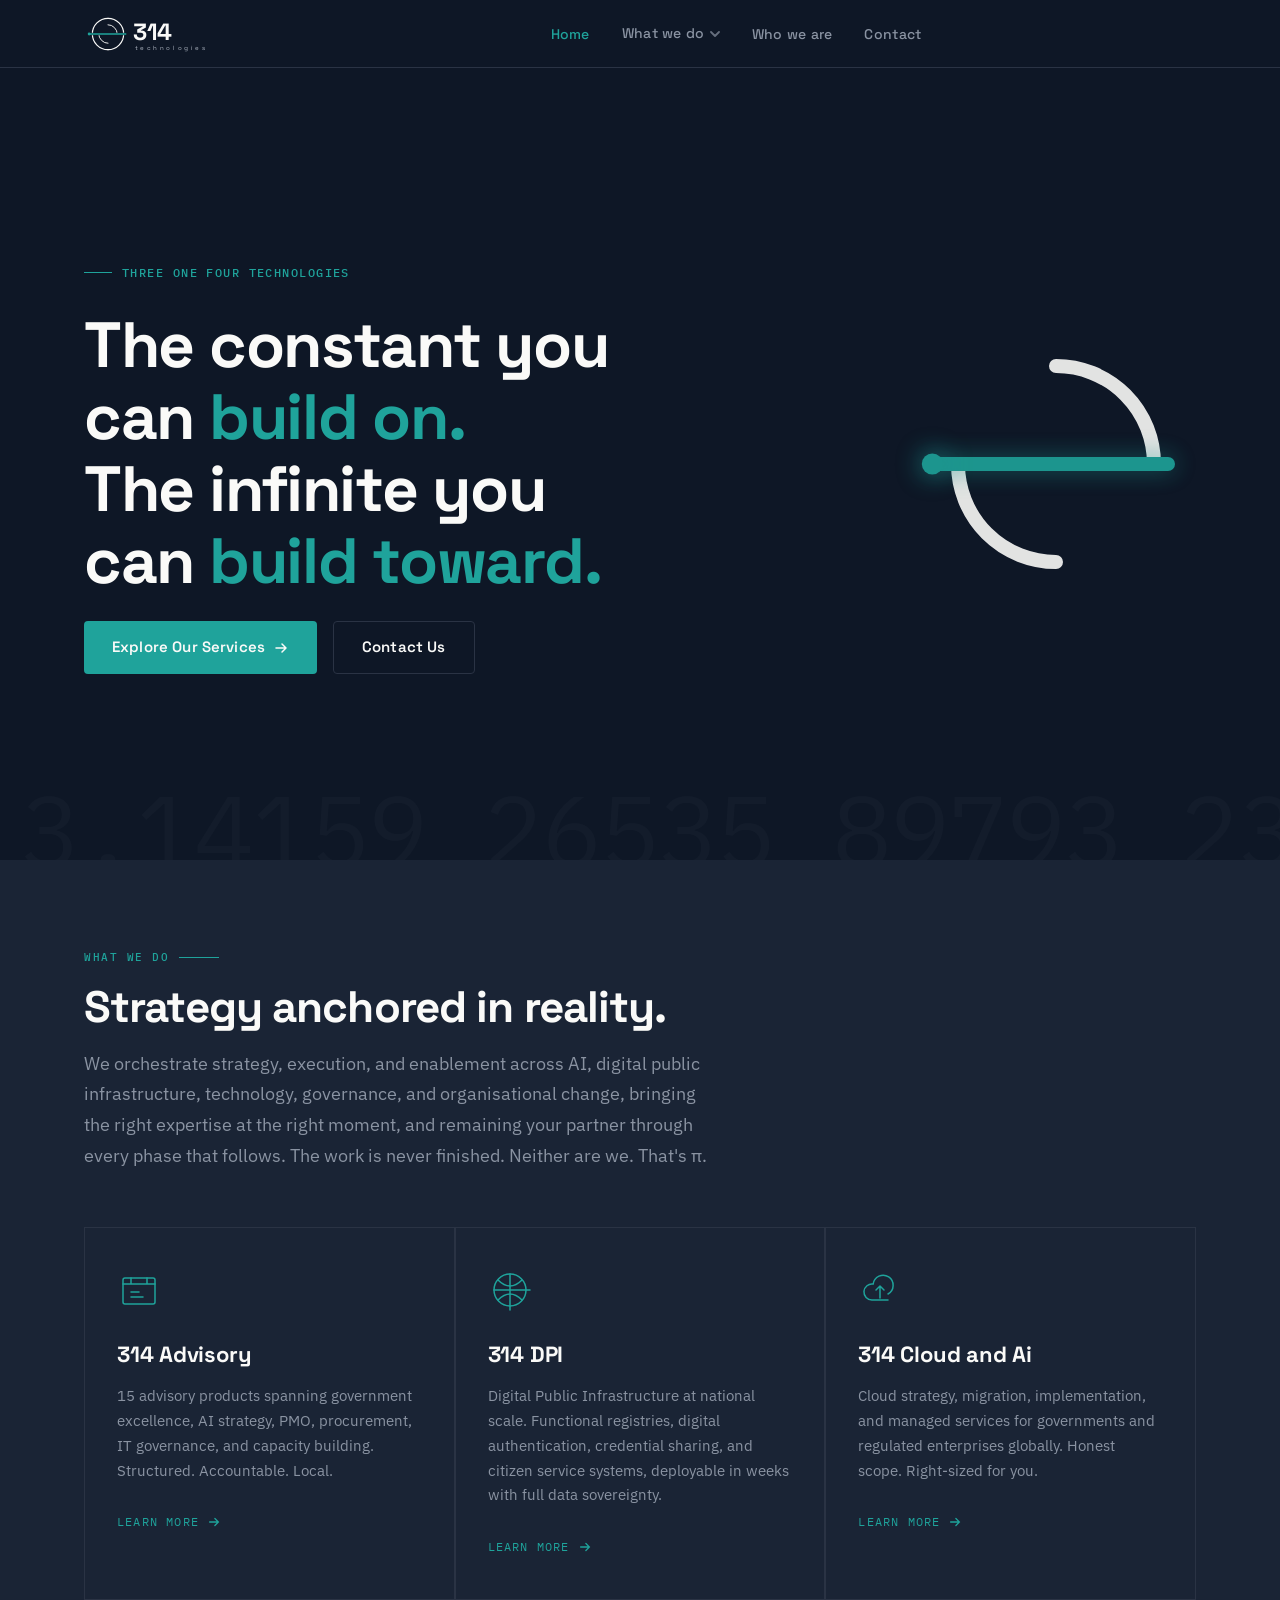
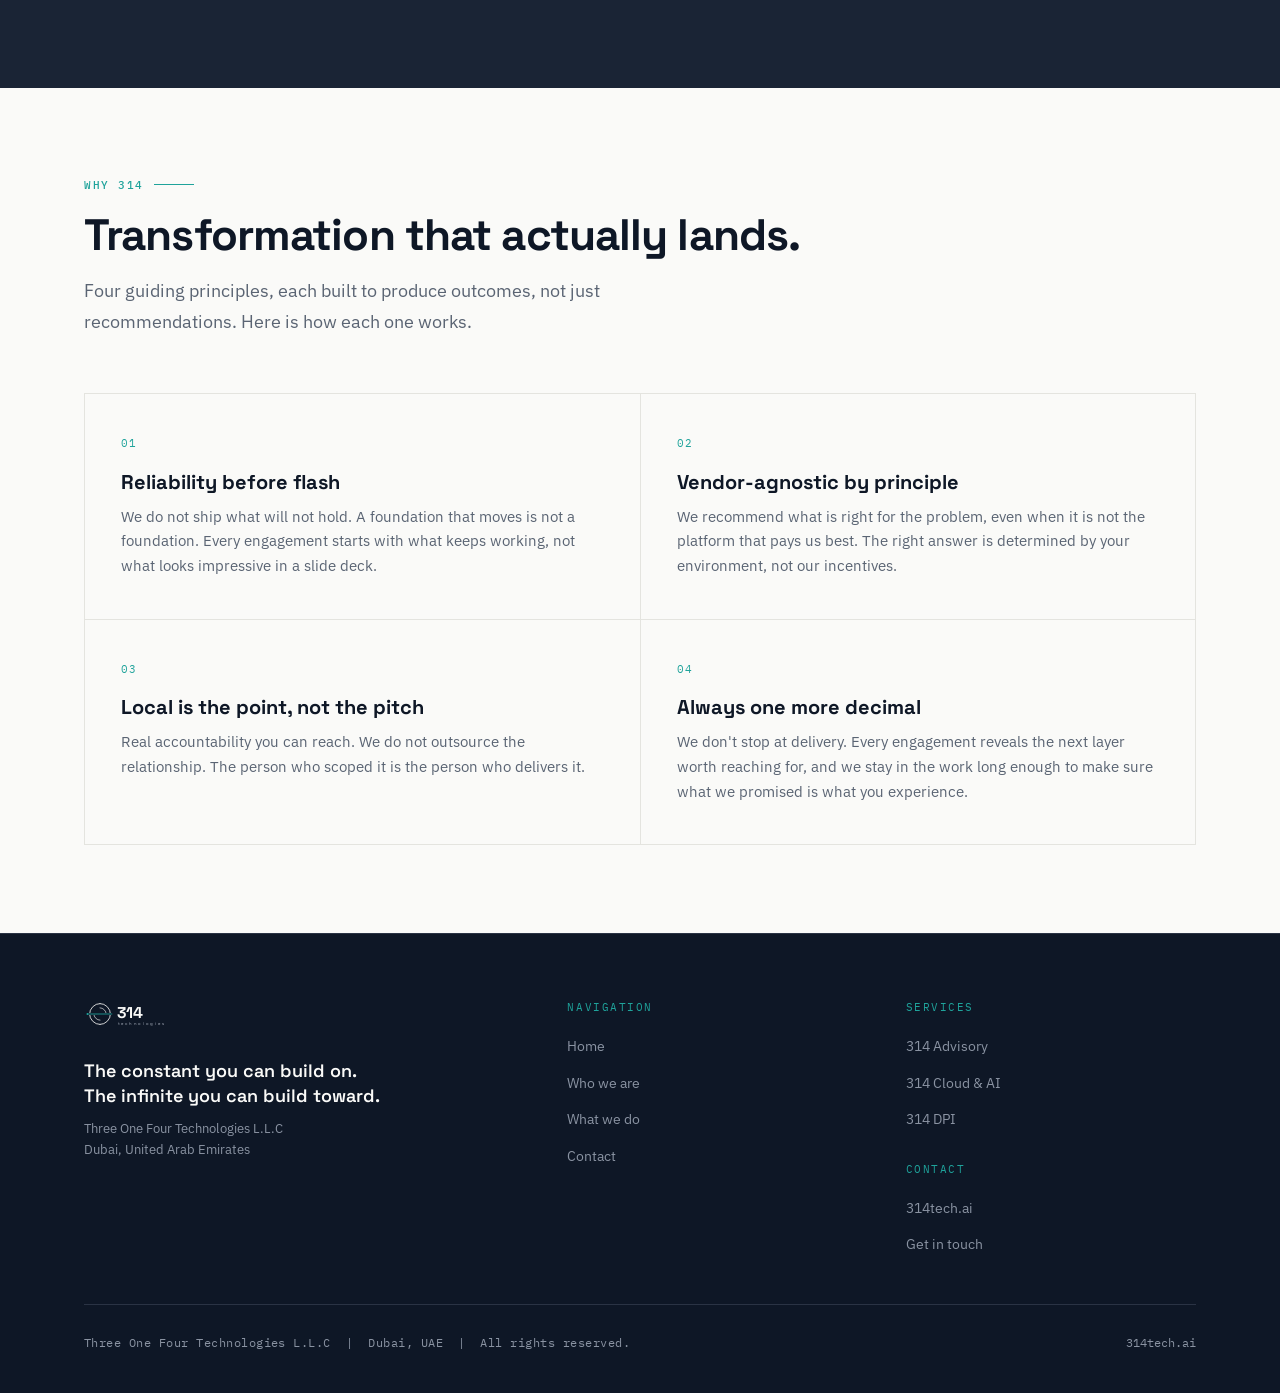
==== commit 752fc826: "Home hero: match 'build toward.' colour to 'build on.' (teal)" ====
--- a/index.html
+++ b/index.html
@@ -196,13 +196,13 @@
           <p class="hero__eyebrow en">Three One Four Technologies</p>
           
 
-          <h1 class="hero__h1 en">The constant you<br>can <span>build on.</span><br>The infinite you<br>can build toward.</h1>
+          <h1 class="hero__h1 en">The constant you<br>can <span>build on.</span><br>The infinite you<br>can <span>build toward.</span></h1>
           
 
 
 
           <div class="hero__ctas">
-            <a class="btn btn-primary" data-page="contact">
+            <a class="btn btn-primary" data-page="consulting">
               <span class="en">Explore Our Services</span>
               
               <svg width="16" height="16" viewBox="0 0 16 16" fill="none" aria-hidden="true"><path d="M3 8h10M9 4l4 4-4 4" stroke="currentColor" stroke-width="1.5" stroke-linecap="round" stroke-linejoin="round"/></svg>
